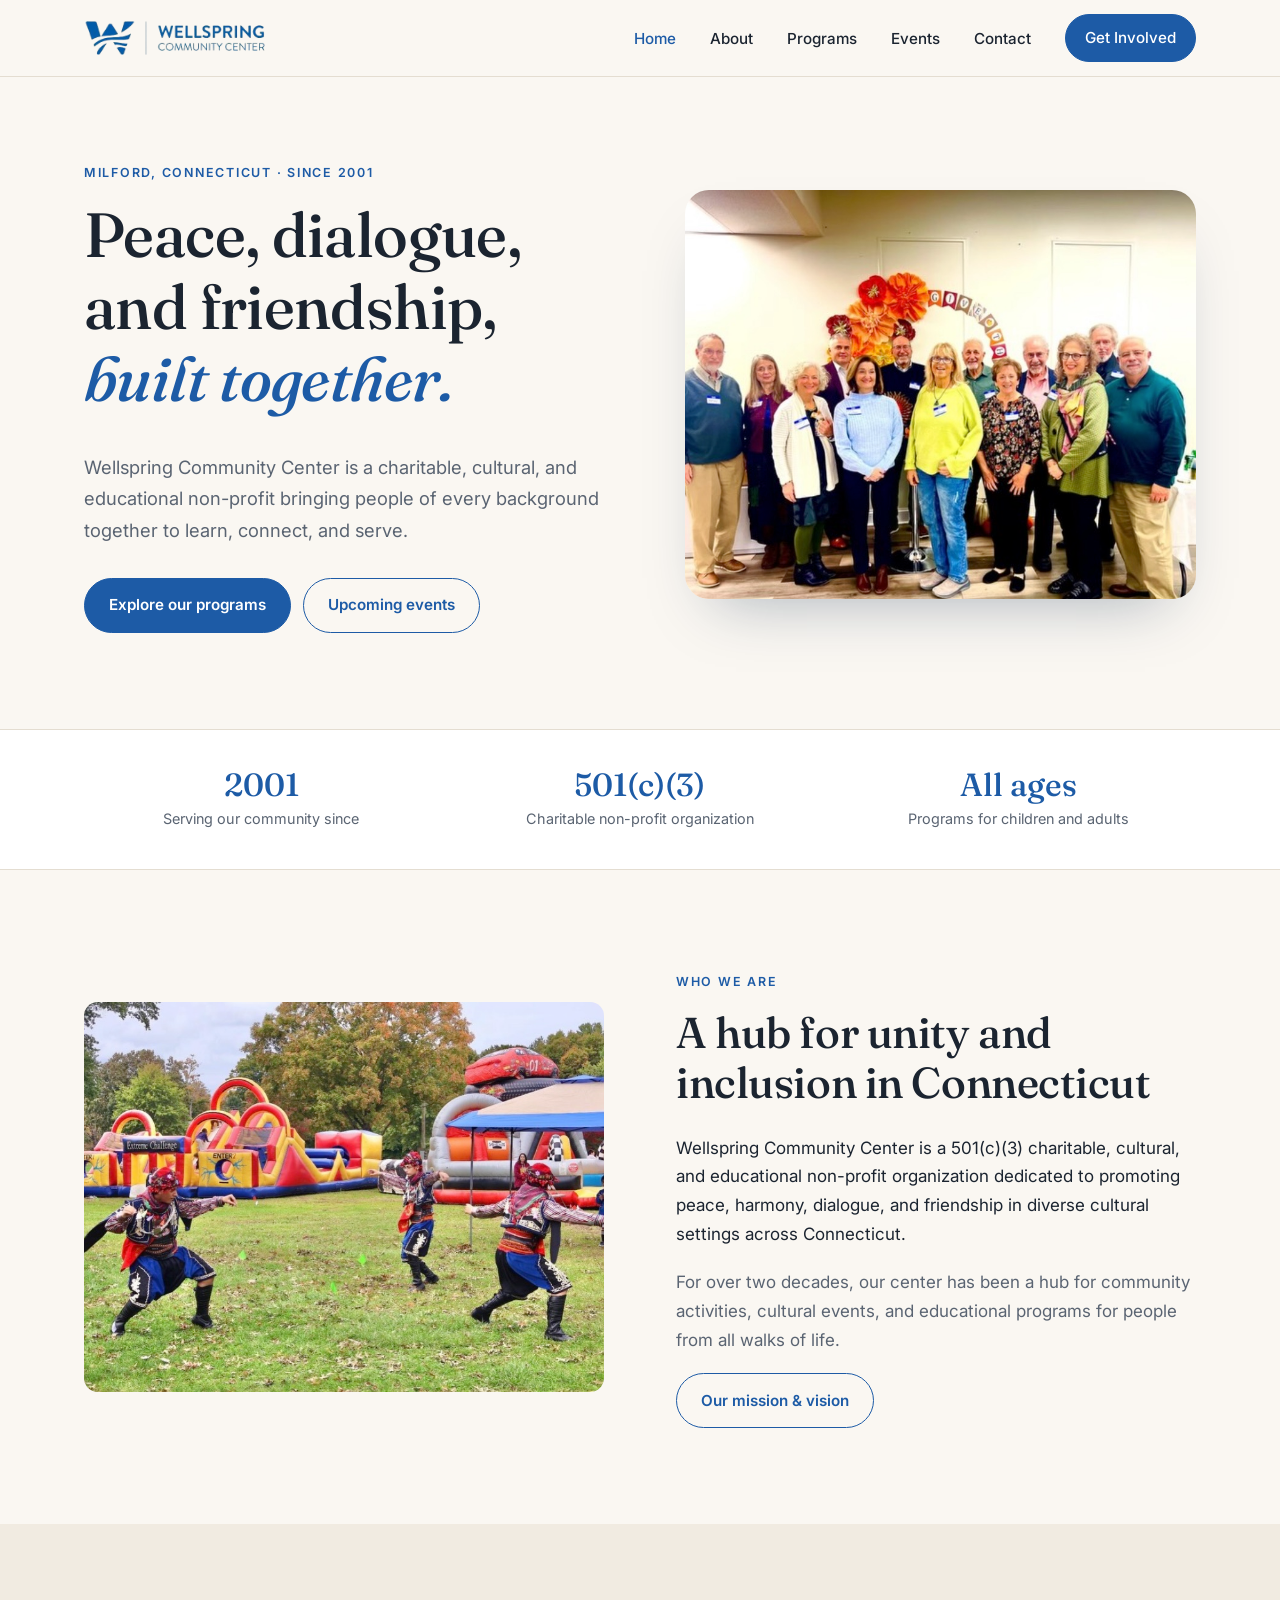
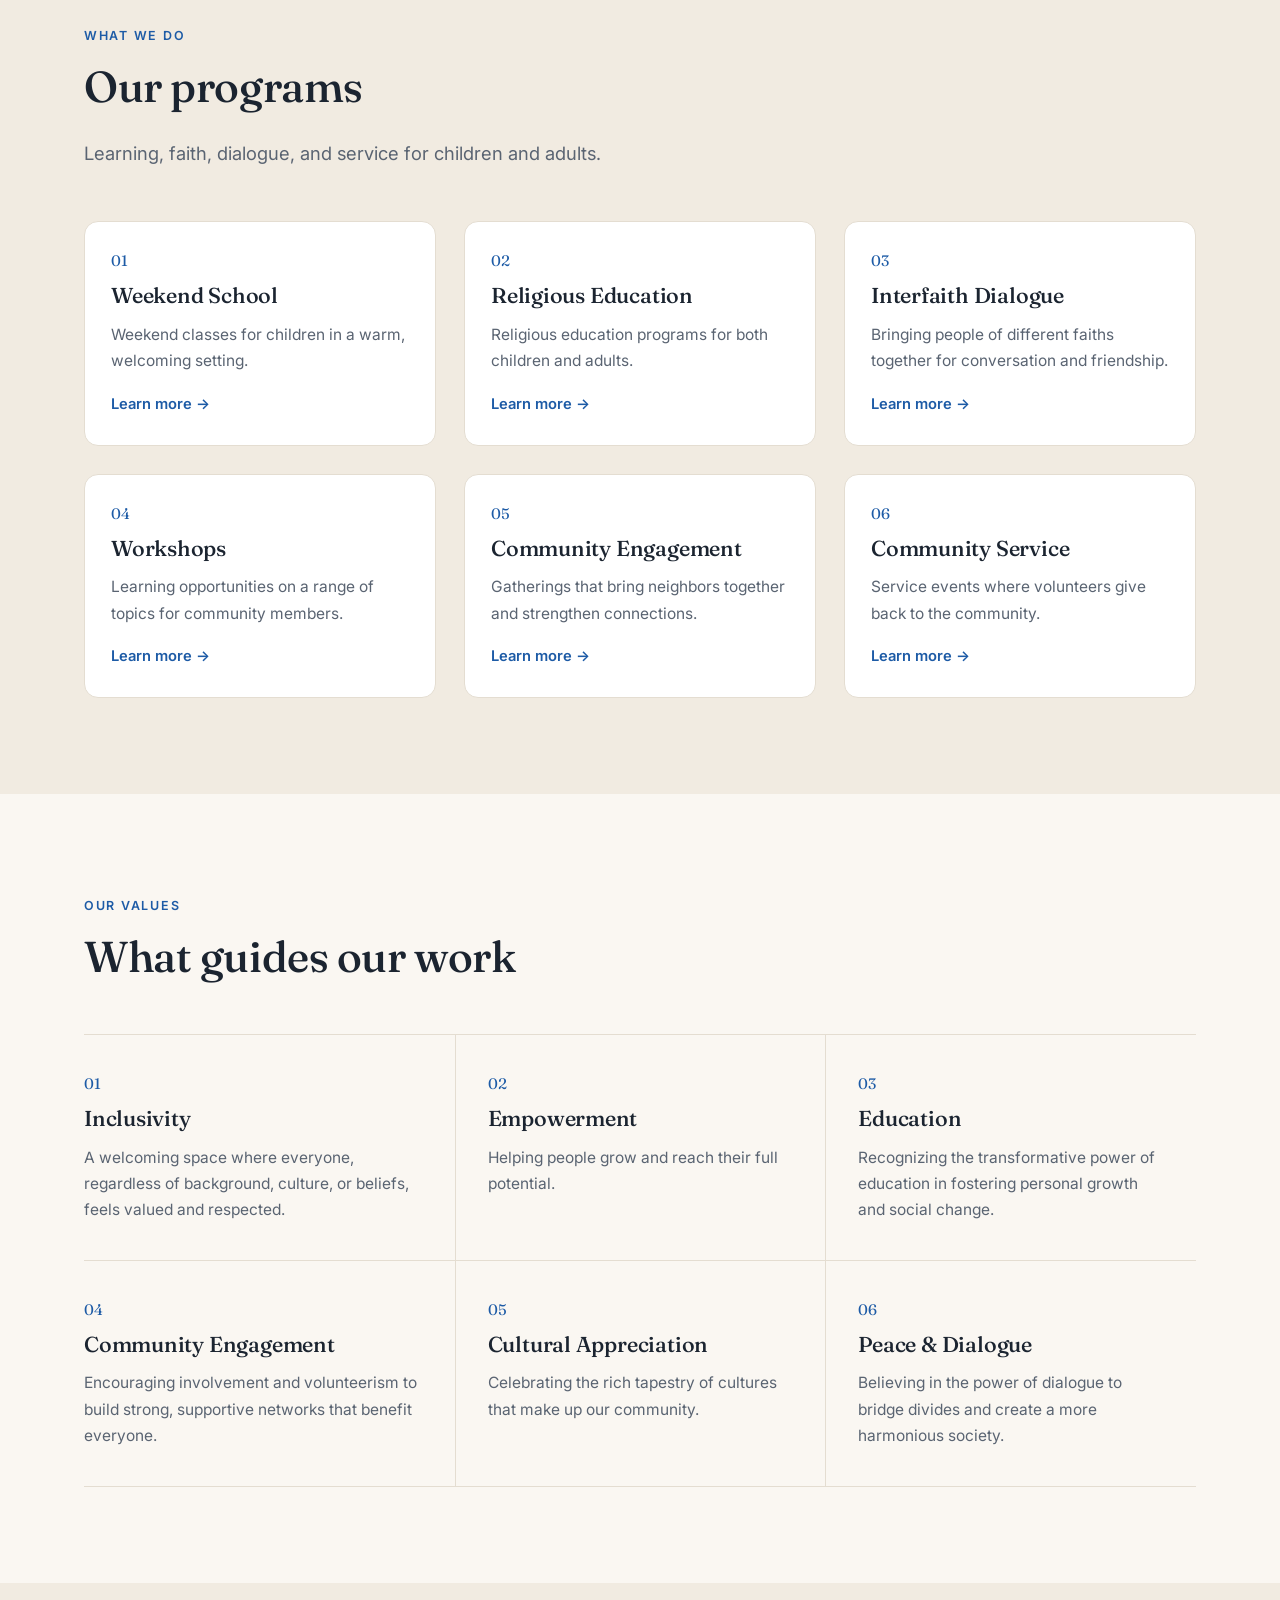
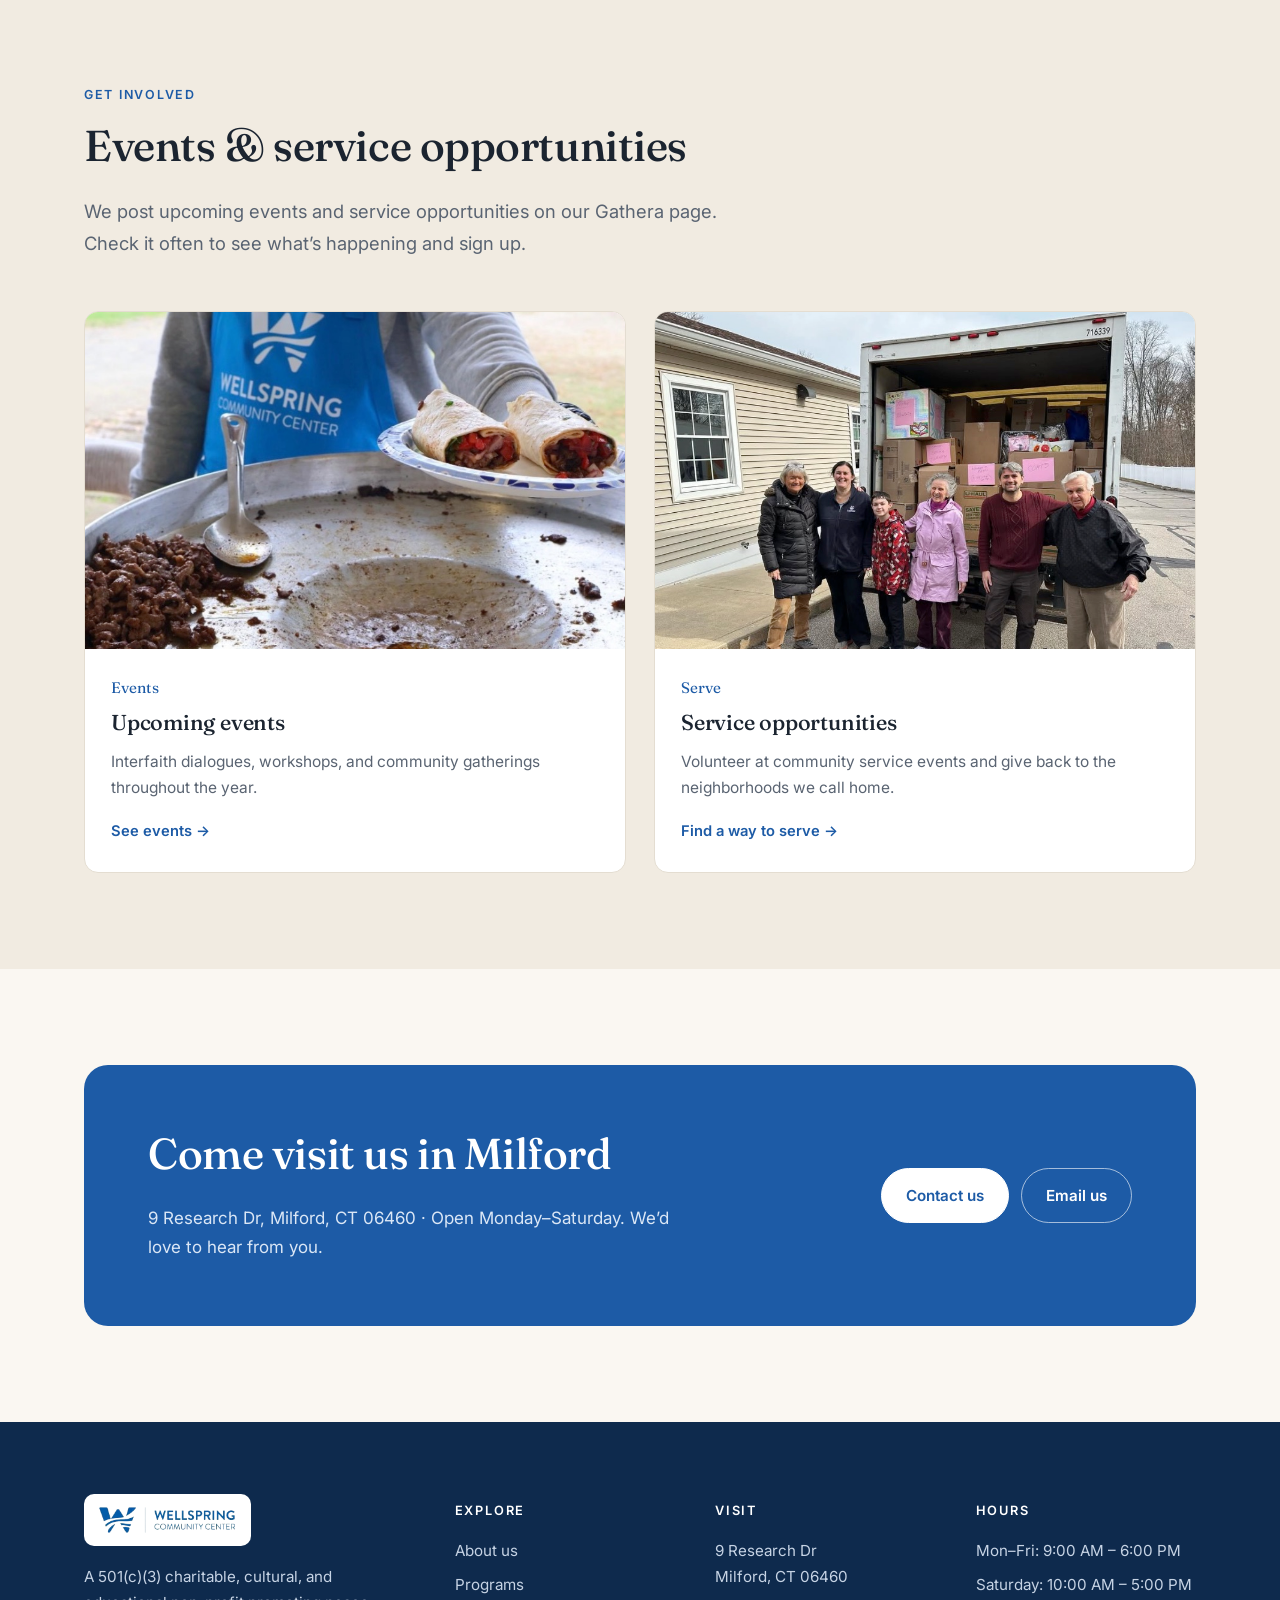
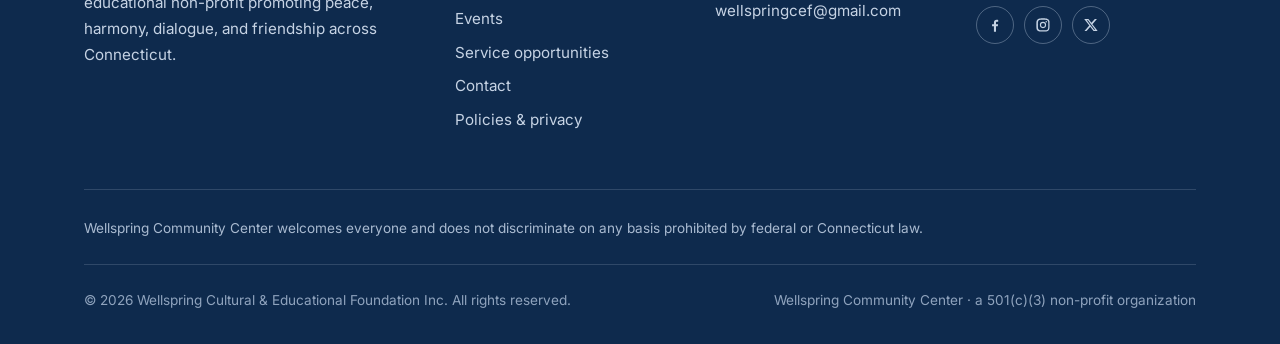
==== index.html @ 4e6225f8 "Remove quote section from home page Co-Authored-By: Claude Opus 5.5 <noreply@anthropic.com>" ====
<!doctype html>
<html lang="en">
<head>
  <meta charset="utf-8">
  <meta name="viewport" content="width=device-width, initial-scale=1">
  <title>Wellspring Community Center | Milford, Connecticut</title>
  <meta name="description" content="Wellspring Community Center is a 501(c)(3) charitable, cultural, and educational non-profit in Milford, CT offering weekend school, religious education, interfaith dialogue, workshops, and community service since 2001.">
  <link rel="icon" href="images/favicon.webp">
  <link rel="preconnect" href="https://fonts.googleapis.com">
  <link rel="preconnect" href="https://fonts.gstatic.com" crossorigin>
  <link href="https://fonts.googleapis.com/css2?family=Fraunces:ital,opsz,wght@0,9..144,400;0,9..144,500;1,9..144,400&family=Inter:wght@400;500;600&display=swap" rel="stylesheet">
  <link rel="stylesheet" href="styles.css">
</head>
<body>

<header class="site-header">
  <nav class="wrap nav" aria-label="Main">
    <a class="brand" href="index.html"><img src="images/logo.png" alt="Wellspring Community Center"></a>
    <button class="nav-toggle" aria-label="Open menu" aria-expanded="false" aria-controls="nav-links">
      <svg width="24" height="24" viewBox="0 0 24 24" fill="none" stroke="currentColor" stroke-width="2"><path d="M3 6h18M3 12h18M3 18h18"/></svg>
    </button>
    <ul class="nav-links" id="nav-links">
      <li><a href="index.html" aria-current="page">Home</a></li>
      <li><a href="about.html">About</a></li>
      <li><a href="programs.html">Programs</a></li>
      <li><a href="https://wcc.gathera.org/gatherings" target="_blank" rel="noopener">Events</a></li>
      <li><a href="contact.html">Contact</a></li>
      <li data-donate hidden><a href="#" target="_blank" rel="noopener">Donate</a></li>
      <li><a class="btn btn-primary" href="https://wcc.gathera.org/services" target="_blank" rel="noopener">Get Involved</a></li>
    </ul>
  </nav>
</header>

<main>
  <section class="hero">
    <div class="wrap hero-grid">
      <div>
        <span class="eyebrow">Milford, Connecticut &middot; Since 2001</span>
        <h1>Peace, dialogue, and friendship, <em>built together.</em></h1>
        <p class="lead">Wellspring Community Center is a charitable, cultural, and educational non-profit bringing people of every background together to learn, connect, and serve.</p>
        <div class="btn-row">
          <a class="btn btn-primary" href="programs.html">Explore our programs</a>
          <a class="btn btn-ghost" href="https://wcc.gathera.org/gatherings" target="_blank" rel="noopener">Upcoming events</a>
        </div>
      </div>
      <div class="hero-img">
        <img src="images/community-gathering.jpg" alt="Wellspring community members gathered together at a Give Thanks event">
      </div>
    </div>
  </section>

  <div class="facts">
    <div class="wrap facts-grid">
      <div class="fact"><strong>2001</strong><span>Serving our community since</span></div>
      <div class="fact"><strong>501(c)(3)</strong><span>Charitable non-profit organization</span></div>
      <div class="fact"><strong>All ages</strong><span>Programs for children and adults</span></div>
    </div>
  </div>

  <section>
    <div class="wrap split">
      <div class="split-img">
        <img src="images/cultural-dance.jpg" alt="Folk dancers in traditional costume performing at a Wellspring outdoor festival">
      </div>
      <div>
        <span class="eyebrow">Who we are</span>
        <h2>A hub for unity and inclusion in Connecticut</h2>
        <p>Wellspring Community Center is a 501(c)(3) charitable, cultural, and educational non-profit organization dedicated to promoting peace, harmony, dialogue, and friendship in diverse cultural settings across Connecticut.</p>
        <p class="muted">For over two decades, our center has been a hub for community activities, cultural events, and educational programs for people from all walks of life.</p>
        <a class="btn btn-ghost" href="about.html">Our mission &amp; vision</a>
      </div>
    </div>
  </section>

  <section class="section-sand">
    <div class="wrap">
      <div class="section-head">
        <span class="eyebrow">What we do</span>
        <h2>Our programs</h2>
        <p class="lead">Learning, faith, dialogue, and service for children and adults.</p>
      </div>
      <div class="cards">
        <a class="card" href="programs.html#weekend-school">
          <div class="card-body">
            <span class="num">01</span>
            <h3>Weekend School</h3>
            <p>Weekend classes for children in a warm, welcoming setting.</p>
            <span class="card-link">Learn more &rarr;</span>
          </div>
        </a>
        <a class="card" href="programs.html#religious-education">
          <div class="card-body">
            <span class="num">02</span>
            <h3>Religious Education</h3>
            <p>Religious education programs for both children and adults.</p>
            <span class="card-link">Learn more &rarr;</span>
          </div>
        </a>
        <a class="card" href="programs.html#interfaith-dialogue">
          <div class="card-body">
            <span class="num">03</span>
            <h3>Interfaith Dialogue</h3>
            <p>Bringing people of different faiths together for conversation and friendship.</p>
            <span class="card-link">Learn more &rarr;</span>
          </div>
        </a>
        <a class="card" href="programs.html#workshops">
          <div class="card-body">
            <span class="num">04</span>
            <h3>Workshops</h3>
            <p>Learning opportunities on a range of topics for community members.</p>
            <span class="card-link">Learn more &rarr;</span>
          </div>
        </a>
        <a class="card" href="programs.html#community-engagement">
          <div class="card-body">
            <span class="num">05</span>
            <h3>Community Engagement</h3>
            <p>Gatherings that bring neighbors together and strengthen connections.</p>
            <span class="card-link">Learn more &rarr;</span>
          </div>
        </a>
        <a class="card" href="programs.html#community-service">
          <div class="card-body">
            <span class="num">06</span>
            <h3>Community Service</h3>
            <p>Service events where volunteers give back to the community.</p>
            <span class="card-link">Learn more &rarr;</span>
          </div>
        </a>
      </div>
    </div>
  </section>

  <section>
    <div class="wrap">
      <div class="section-head">
        <span class="eyebrow">Our values</span>
        <h2>What guides our work</h2>
      </div>
      <div class="values">
        <div class="value"><span class="num">01</span><h3>Inclusivity</h3><p>A welcoming space where everyone, regardless of background, culture, or beliefs, feels valued and respected.</p></div>
        <div class="value"><span class="num">02</span><h3>Empowerment</h3><p>Helping people grow and reach their full potential.</p></div>
        <div class="value"><span class="num">03</span><h3>Education</h3><p>Recognizing the transformative power of education in fostering personal growth and social change.</p></div>
        <div class="value"><span class="num">04</span><h3>Community Engagement</h3><p>Encouraging involvement and volunteerism to build strong, supportive networks that benefit everyone.</p></div>
        <div class="value"><span class="num">05</span><h3>Cultural Appreciation</h3><p>Celebrating the rich tapestry of cultures that make up our community.</p></div>
        <div class="value"><span class="num">06</span><h3>Peace &amp; Dialogue</h3><p>Believing in the power of dialogue to bridge divides and create a more harmonious society.</p></div>
      </div>
    </div>
  </section>

  <section class="section-sand" id="get-involved">
    <div class="wrap">
      <div class="section-head">
        <span class="eyebrow">Get involved</span>
        <h2>Events &amp; service opportunities</h2>
        <p class="lead">We post upcoming events and service opportunities on our Gathera page. Check it often to see what&rsquo;s happening and sign up.</p>
      </div>
      <div class="cards cards-2">
        <a class="card" href="https://wcc.gathera.org/gatherings" target="_blank" rel="noopener">
          <div class="card-img"><img src="images/community-meal.jpg" alt="A volunteer in a Wellspring apron serving food at a community event" loading="lazy"></div>
          <div class="card-body">
            <span class="num">Events</span>
            <h3>Upcoming events</h3>
            <p>Interfaith dialogues, workshops, and community gatherings throughout the year.</p>
            <span class="card-link">See events &rarr;</span>
          </div>
        </a>
        <a class="card" href="https://wcc.gathera.org/services" target="_blank" rel="noopener">
          <div class="card-img"><img src="images/community-service.jpg" alt="Volunteers standing in front of a moving truck packed with donation boxes" loading="lazy"></div>
          <div class="card-body">
            <span class="num">Serve</span>
            <h3>Service opportunities</h3>
            <p>Volunteer at community service events and give back to the neighborhoods we call home.</p>
            <span class="card-link">Find a way to serve &rarr;</span>
          </div>
        </a>
      </div>
      <div class="btn-row" data-donate hidden>
        <a class="btn btn-primary" href="#" target="_blank" rel="noopener">Support our work &middot; Donate</a>
      </div>
    </div>
  </section>

  <section>
    <div class="wrap">
      <div class="cta">
        <div>
          <h2>Come visit us in Milford</h2>
          <p>9 Research Dr, Milford, CT 06460 &middot; Open Monday&ndash;Saturday. We&rsquo;d love to hear from you.</p>
        </div>
        <div class="cta-actions">
          <a class="btn" href="contact.html">Contact us</a>
          <a class="btn btn-ghost" href="mailto:wellspringcef@gmail.com">Email us</a>
        </div>
      </div>
    </div>
  </section>
</main>

<footer class="site-footer">
  <div class="wrap">
    <div class="footer-grid">
      <div class="footer-brand">
        <img src="images/logo.png" alt="Wellspring Community Center">
        <p>A 501(c)(3) charitable, cultural, and educational non-profit promoting peace, harmony, dialogue, and friendship across Connecticut.</p>
      </div>
      <div>
        <h4>Explore</h4>
        <ul>
          <li><a href="about.html">About us</a></li>
          <li><a href="programs.html">Programs</a></li>
          <li><a href="https://wcc.gathera.org/gatherings" target="_blank" rel="noopener">Events</a></li>
          <li><a href="https://wcc.gathera.org/services" target="_blank" rel="noopener">Service opportunities</a></li>
          <li data-donate hidden><a href="#" target="_blank" rel="noopener">Donate</a></li>
          <li><a href="contact.html">Contact</a></li>
          <li><a href="policies.html">Policies &amp; privacy</a></li>
        </ul>
      </div>
      <div>
        <h4>Visit</h4>
        <ul>
          <li>9 Research Dr<br>Milford, CT 06460</li>
          <li><a href="mailto:wellspringcef@gmail.com">wellspringcef@gmail.com</a></li>
        </ul>
      </div>
      <div>
        <h4>Hours</h4>
        <ul>
          <li>Mon&ndash;Fri: 9:00 AM &ndash; 6:00 PM</li>
          <li>Saturday: 10:00 AM &ndash; 5:00 PM</li>
        </ul>
        <div class="social">
          <a href="https://www.facebook.com/wellspringcenterCT" aria-label="Facebook" target="_blank" rel="noopener"><svg viewBox="0 0 24 24"><path d="M13.5 22v-8h2.7l.4-3.2h-3.1V8.8c0-.9.3-1.5 1.6-1.5h1.7V4.4c-.3 0-1.3-.1-2.4-.1-2.4 0-4 1.5-4 4.1v2.4H7.6V14h2.8v8h3.1z"/></svg></a>
          <a href="https://www.instagram.com/wellspringct/" aria-label="Instagram" target="_blank" rel="noopener"><svg viewBox="0 0 24 24"><path d="M12 7.3a4.7 4.7 0 1 0 0 9.4 4.7 4.7 0 0 0 0-9.4zm0 7.7a3 3 0 1 1 0-6 3 3 0 0 1 0 6zm6-7.9a1.1 1.1 0 1 1-2.2 0 1.1 1.1 0 0 1 2.2 0zM21.9 8c-.1-1.6-.4-3-1.6-4.2S17.6 2.2 16 2.1C14.4 2 9.6 2 8 2.1 6.4 2.2 5 2.5 3.8 3.7S2.2 6.4 2.1 8C2 9.6 2 14.4 2.1 16c.1 1.6.4 3 1.6 4.2s2.6 1.5 4.2 1.6c1.6.1 6.4.1 8 0 1.6-.1 3-.4 4.2-1.6s1.5-2.6 1.6-4.2c.1-1.6.1-6.4 0-8zm-2.1 9.7a3.2 3.2 0 0 1-1.8 1.8c-1.3.5-4.3.4-5.7.4s-4.4.1-5.7-.4a3.2 3.2 0 0 1-1.8-1.8c-.5-1.3-.4-4.3-.4-5.7s-.1-4.4.4-5.7A3.2 3.2 0 0 1 6.3 4.5c1.3-.5 4.3-.4 5.7-.4s4.4-.1 5.7.4a3.2 3.2 0 0 1 1.8 1.8c.5 1.3.4 4.3.4 5.7s.1 4.4-.4 5.7z"/></svg></a>
          <a href="https://x.com/wellspringctorg" aria-label="X (Twitter)" target="_blank" rel="noopener"><svg viewBox="0 0 24 24"><path d="M17.8 3h3.1l-6.8 7.7L22 21h-6.2l-4.9-6.4L5.3 21H2.2l7.2-8.3L1.8 3h6.4l4.4 5.8L17.8 3zm-1.1 16.2h1.7L7.4 4.7H5.6l11.1 14.5z"/></svg></a>
        </div>
      </div>
    </div>
    <p class="nondisc">Wellspring Community Center welcomes everyone and does not discriminate on any basis prohibited by federal or Connecticut law.</p>
    <div class="footer-bottom">
      <span>&copy; <span class="year">2026</span> Wellspring Cultural &amp; Educational Foundation Inc. All rights reserved.</span>
      <span>Wellspring Community Center &middot; a 501(c)(3) non-profit organization</span>
    </div>
  </div>
</footer>

<script src="main.js"></script>
</body>
</html>
---- styles.css ----
:root {
  --blue: #1d5ba6;
  --blue-dark: #123f78;
  --deep: #0e2a4d;
  --ink: #1b2430;
  --muted: #5a6472;
  --cream: #faf7f2;
  --sand: #f1ebe1;
  --line: #e4ddd1;
  --white: #ffffff;
  --serif: "Fraunces", Georgia, "Times New Roman", serif;
  --sans: "Inter", system-ui, -apple-system, "Segoe UI", sans-serif;
  --wrap: 1160px;
  --radius: 14px;
}

* { box-sizing: border-box; }
html { scroll-behavior: smooth; }
body {
  margin: 0;
  background: var(--cream);
  color: var(--ink);
  font-family: var(--sans);
  font-size: 17px;
  line-height: 1.7;
  -webkit-font-smoothing: antialiased;
}
img { max-width: 100%; display: block; }
a { color: var(--blue); text-decoration-thickness: 1px; text-underline-offset: 3px; }
a:hover { color: var(--blue-dark); }

h1, h2, h3 {
  font-family: var(--serif);
  font-weight: 500;
  line-height: 1.15;
  letter-spacing: -0.01em;
  margin: 0 0 0.6em;
  color: var(--ink);
}
h1 { font-size: clamp(2.4rem, 5vw, 3.9rem); }
h2 { font-size: clamp(1.9rem, 3.4vw, 2.7rem); }
h3 { font-size: 1.35rem; }
p { margin: 0 0 1.1em; }

.wrap { max-width: var(--wrap); margin: 0 auto; padding: 0 24px; }
.eyebrow {
  display: inline-block;
  font-size: 0.78rem;
  font-weight: 600;
  letter-spacing: 0.14em;
  text-transform: uppercase;
  color: var(--blue);
  margin-bottom: 1rem;
}
.lead { font-size: 1.15rem; color: var(--muted); max-width: 60ch; }
.muted { color: var(--muted); }

/* Buttons */
.btn {
  display: inline-block;
  padding: 0.85rem 1.5rem;
  border-radius: 999px;
  font-weight: 600;
  font-size: 0.95rem;
  text-decoration: none;
  transition: background 0.2s, color 0.2s, border-color 0.2s;
  border: 1.5px solid var(--blue);
}
.btn-primary { background: var(--blue); color: var(--white); }
.btn-primary:hover { background: var(--blue-dark); border-color: var(--blue-dark); color: var(--white); }
.btn-ghost { color: var(--blue); background: transparent; }
.btn-ghost:hover { background: var(--blue); color: var(--white); }
.btn-row { display: flex; flex-wrap: wrap; gap: 12px; margin-top: 2rem; }

/* Header */
.site-header {
  position: sticky;
  top: 0;
  z-index: 50;
  background: rgba(250, 247, 242, 0.92);
  backdrop-filter: blur(10px);
  border-bottom: 1px solid var(--line);
}
.nav { display: flex; align-items: center; justify-content: space-between; height: 76px; }
.brand img { height: 42px; width: auto; }
.nav-links { display: flex; align-items: center; gap: 34px; list-style: none; margin: 0; padding: 0; }
.nav-links a { color: var(--ink); text-decoration: none; font-weight: 500; font-size: 0.95rem; }
.nav-links a:hover, .nav-links a[aria-current="page"] { color: var(--blue); }
.nav-links .btn { color: var(--white); padding: 0.6rem 1.2rem; }
.nav-toggle {
  display: none;
  background: none;
  border: 0;
  padding: 8px;
  cursor: pointer;
  color: var(--ink);
}

/* Sections */
section { padding: 96px 0; }
.section-sand { background: var(--sand); }
.section-head { max-width: 680px; margin-bottom: 52px; }
.section-head.center { margin-left: auto; margin-right: auto; text-align: center; }
.section-head.center .lead { margin: 0 auto; }

/* Hero */
.hero { padding: 80px 0 96px; }
.hero-grid { display: grid; grid-template-columns: 1.05fr 1fr; gap: 64px; align-items: center; }
.hero h1 em { font-style: italic; color: var(--blue); }
.hero-img { border-radius: 24px; overflow: hidden; aspect-ratio: 4 / 3.2; box-shadow: 0 30px 60px -30px rgba(14, 42, 77, 0.35); }
.hero-img img { width: 100%; height: 100%; object-fit: cover; }

/* Page hero (inner pages) */
.page-hero { padding: 88px 0 64px; border-bottom: 1px solid var(--line); }
.page-hero h1 { max-width: 18ch; }

/* Facts strip */
.facts { border-top: 1px solid var(--line); border-bottom: 1px solid var(--line); padding: 36px 0; background: var(--white); }
.facts-grid { display: grid; grid-template-columns: repeat(3, 1fr); gap: 24px; text-align: center; }
.fact strong { display: block; font-family: var(--serif); font-size: 2rem; font-weight: 500; color: var(--blue); line-height: 1.2; }
.fact span { font-size: 0.9rem; color: var(--muted); }

/* Two column */
.split { display: grid; grid-template-columns: 1fr 1fr; gap: 72px; align-items: center; }
.split-img { border-radius: var(--radius); overflow: hidden; }
.split-img img { width: 100%; height: 100%; object-fit: cover; }

/* Program cards */
.cards { display: grid; grid-template-columns: repeat(3, 1fr); gap: 28px; }
.card {
  background: var(--white);
  border: 1px solid var(--line);
  border-radius: var(--radius);
  overflow: hidden;
  display: flex;
  flex-direction: column;
  text-decoration: none;
  color: var(--ink);
  transition: transform 0.25s, box-shadow 0.25s;
}
.card:hover { transform: translateY(-4px); box-shadow: 0 22px 40px -24px rgba(14, 42, 77, 0.35); color: var(--ink); }
.card-img { aspect-ratio: 16 / 10; overflow: hidden; }
.card-img img { width: 100%; height: 100%; object-fit: cover; }
.card-body { padding: 26px 26px 28px; display: flex; flex-direction: column; flex: 1; }
.card-body p { color: var(--muted); font-size: 0.97rem; flex: 1; }
.card-link { font-weight: 600; font-size: 0.92rem; color: var(--blue); }

/* Values */
.values { display: grid; grid-template-columns: repeat(3, 1fr); gap: 0; border-top: 1px solid var(--line); }
.value { padding: 36px 32px 36px 0; border-bottom: 1px solid var(--line); }
.value:nth-child(3n+2), .value:nth-child(3n+3) { padding-left: 32px; border-left: 1px solid var(--line); }
.value .num { font-family: var(--serif); font-size: 0.95rem; color: var(--blue); display: block; margin-bottom: 10px; }
.value p { color: var(--muted); font-size: 0.97rem; margin: 0; }

/* Quote */
.quote-band { background: var(--deep); color: var(--white); text-align: center; }
.quote-band blockquote { margin: 0 auto; max-width: 860px; }
.quote-band blockquote p {
  font-family: var(--serif);
  font-size: clamp(1.6rem, 3.2vw, 2.4rem);
  line-height: 1.35;
  font-style: italic;
  font-weight: 400;
}
.quote-band cite { font-style: normal; font-size: 0.9rem; letter-spacing: 0.08em; text-transform: uppercase; color: #a9c3e6; }

.testimonials { display: grid; grid-template-columns: repeat(3, 1fr); gap: 28px; }
.testimonial { background: var(--white); border: 1px solid var(--line); border-radius: var(--radius); padding: 32px; margin: 0; }
.testimonial p { font-family: var(--serif); font-size: 1.15rem; line-height: 1.5; }
.testimonial footer { font-size: 0.88rem; color: var(--muted); }
.testimonial footer strong { color: var(--ink); display: block; }

/* Mission/Vision */
.statement { display: grid; grid-template-columns: 220px 1fr; gap: 48px; padding: 56px 0; border-top: 1px solid var(--line); }
.statement:last-child { border-bottom: 1px solid var(--line); }
.statement h2 { font-size: 1.9rem; }
.statement p { font-size: 1.1rem; }

/* Program detail */
.program-index { display: grid; grid-template-columns: repeat(3, 1fr); gap: 4px 32px; list-style: none; padding: 0; margin: 2rem 0 0; counter-reset: p; }
.program-index li { counter-increment: p; border-top: 1px solid var(--line); padding: 14px 0; }
.program-index li::before { content: "0" counter(p); font-family: var(--serif); color: var(--blue); margin-right: 12px; }
.program-index a { color: var(--ink); text-decoration: none; font-weight: 500; }
.program-index a:hover { color: var(--blue); }

.program { padding: 96px 0; border-bottom: 1px solid var(--line); scroll-margin-top: 76px; }
.program:nth-of-type(even) { background: var(--sand); }
.program-top { display: grid; grid-template-columns: 1fr 1fr; gap: 64px; align-items: center; margin-bottom: 56px; }
.program-top .split-img { aspect-ratio: 16 / 10; }
.program-body { columns: 2; column-gap: 56px; }
.program-body p { break-inside: avoid; color: #36404d; }
.tag { display: inline-block; font-size: 0.78rem; font-weight: 600; background: var(--white); border: 1px solid var(--line); border-radius: 999px; padding: 4px 12px; margin-bottom: 1rem; color: var(--blue); }

/* Contact */
.contact-grid { display: grid; grid-template-columns: 1fr 1.2fr; gap: 56px; align-items: start; }
.info-list { list-style: none; padding: 0; margin: 0; }
.info-list li { padding: 22px 0; border-top: 1px solid var(--line); }
.info-list li:last-child { border-bottom: 1px solid var(--line); }
.info-list .label { display: block; font-size: 0.78rem; font-weight: 600; letter-spacing: 0.12em; text-transform: uppercase; color: var(--muted); margin-bottom: 4px; }
.info-list a { color: var(--ink); }
.hours { display: grid; grid-template-columns: auto 1fr; gap: 2px 24px; }
.map { border-radius: var(--radius); overflow: hidden; border: 1px solid var(--line); aspect-ratio: 4 / 3.4; background: var(--sand); }
.map iframe { width: 100%; height: 100%; border: 0; display: block; }

/* CTA */
.cta { background: var(--blue); color: var(--white); border-radius: 24px; padding: 64px; display: grid; grid-template-columns: 1.4fr 1fr; gap: 48px; align-items: center; }
.cta h2 { color: var(--white); }
.cta p { color: #dbe7f6; margin: 0; }
.cta .btn { background: var(--white); color: var(--blue); border-color: var(--white); }
.cta .btn:hover { background: transparent; color: var(--white); }
.cta-actions { display: flex; justify-content: flex-end; gap: 12px; flex-wrap: wrap; }
.cta-actions .btn-ghost { background: transparent; color: var(--white); border-color: rgba(255,255,255,0.6); }
.cta-actions .btn-ghost:hover { background: var(--white); color: var(--blue); }

/* Footer */
.site-footer { background: var(--deep); color: #c6d3e4; padding: 72px 0 32px; font-size: 0.95rem; }
.site-footer a { color: #c6d3e4; text-decoration: none; }
.site-footer a:hover { color: var(--white); }
.footer-grid { display: grid; grid-template-columns: 1.5fr 1fr 1fr 1fr; gap: 40px; }
.footer-brand img { height: 52px; width: auto; background: var(--white); border-radius: 10px; padding: 10px 14px; margin-bottom: 18px; }
.footer-brand p { max-width: 34ch; }
.site-footer h4 { color: var(--white); font-family: var(--sans); font-size: 0.8rem; letter-spacing: 0.14em; text-transform: uppercase; margin: 6px 0 16px; font-weight: 600; }
.site-footer ul { list-style: none; padding: 0; margin: 0; }
.site-footer li { margin-bottom: 8px; }
.social { display: flex; gap: 10px; margin-top: 8px; }
.social a { width: 38px; height: 38px; border: 1px solid rgba(198, 211, 228, 0.35); border-radius: 50%; display: grid; place-items: center; }
.social a:hover { background: var(--white); color: var(--deep); }
.social svg { width: 16px; height: 16px; fill: currentColor; }
.footer-bottom { border-top: 1px solid rgba(198, 211, 228, 0.18); margin-top: 56px; padding-top: 24px; display: flex; justify-content: space-between; flex-wrap: wrap; gap: 12px; font-size: 0.85rem; color: #8fa3bd; }

/* Responsive */
@media (max-width: 960px) {
  section, .program { padding: 72px 0; }
  .hero-grid, .split, .program-top, .contact-grid, .cta { grid-template-columns: 1fr; gap: 40px; }
  .hero-img { aspect-ratio: 16 / 11; }
  .cards, .testimonials { grid-template-columns: 1fr 1fr; }
  .values { grid-template-columns: 1fr 1fr; }
  .value, .value:nth-child(3n+2), .value:nth-child(3n+3) { padding: 30px 24px 30px 0; border-left: 0; }
  .value:nth-child(even) { padding-left: 24px; border-left: 1px solid var(--line); }
  .program-body { columns: 1; }
  .program-index { grid-template-columns: 1fr 1fr; }
  .statement { grid-template-columns: 1fr; gap: 8px; }
  .footer-grid { grid-template-columns: 1fr 1fr; }
  .cta { padding: 48px 36px; }
  .cta-actions { justify-content: flex-start; }
}

@media (max-width: 760px) {
  .nav-toggle { display: block; }
  .nav-links {
    display: none;
    position: absolute;
    top: 76px;
    left: 0;
    right: 0;
    flex-direction: column;
    align-items: flex-start;
    gap: 0;
    background: var(--cream);
    border-bottom: 1px solid var(--line);
    padding: 8px 24px 24px;
  }
  .nav-links.open { display: flex; }
  .nav-links li { width: 100%; }
  .nav-links a { display: block; padding: 12px 0; }
  .nav-links .btn { display: inline-block; margin-top: 8px; padding: 0.7rem 1.3rem; }
}

@media (max-width: 620px) {
  body { font-size: 16px; }
  .wrap { padding: 0 16px; }
  section, .program { padding: 60px 0; }
  .hero { padding: 48px 0 64px; }
  .brand img { height: 34px; }
  .cards, .testimonials, .values, .program-index, .footer-grid, .facts-grid { grid-template-columns: 1fr; }
  .value, .value:nth-child(even) { padding: 26px 0; border-left: 0; }
  .cta { padding: 40px 24px; border-radius: 18px; }
}

/* Legal notes */
.nondisc { margin: 48px 0 0; padding-top: 28px; border-top: 1px solid rgba(198, 211, 228, 0.18); font-size: 0.85rem; line-height: 1.6; color: #a9bad0; }
.nondisc + .footer-bottom { margin-top: 24px; }
.note { font-size: 0.92rem; max-width: 70ch; margin-top: 1rem; }
.policy h2 { font-size: 1.7rem; margin-top: 2.4rem; }
.policy h2:first-child { margin-top: 0; }
.policy { max-width: 760px; }
.policy p, .policy li { color: #36404d; }

/* Text-only cards and program grid */
.card .num, .program-item .num { font-family: var(--serif); font-size: 0.95rem; color: var(--blue); display: block; margin-bottom: 10px; }
.cards-2 { grid-template-columns: repeat(2, 1fr); }
.program-grid { display: grid; grid-template-columns: repeat(2, 1fr); gap: 0 64px; }
.program-item { padding: 40px 0; border-top: 1px solid var(--line); scroll-margin-top: 90px; }
.program-item h2 { font-size: 1.8rem; }
.program-item p { color: #36404d; }
.page-hero .split-img { aspect-ratio: 4 / 3; }
.split-img { aspect-ratio: 4 / 3; }
[hidden] { display: none !important; }
@media (max-width: 960px) { .program-grid { grid-template-columns: 1fr; } }
@media (max-width: 620px) { .cards-2 { grid-template-columns: 1fr; } }

/* Board */
.board-list { list-style: none; padding: 0; margin: 0; display: grid; grid-template-columns: repeat(2, minmax(0, 260px)); gap: 16px; }
.board-list li { background: var(--white); border: 1px solid var(--line); border-radius: var(--radius); padding: 18px 22px; }
.board-list strong { display: block; font-family: var(--serif); font-weight: 500; font-size: 1.2rem; }
.board-list span { font-size: 0.9rem; color: var(--muted); }
@media (max-width: 620px) { .board-list { grid-template-columns: 1fr; } }

/* Text-only section */
.narrow > div { max-width: 760px; }
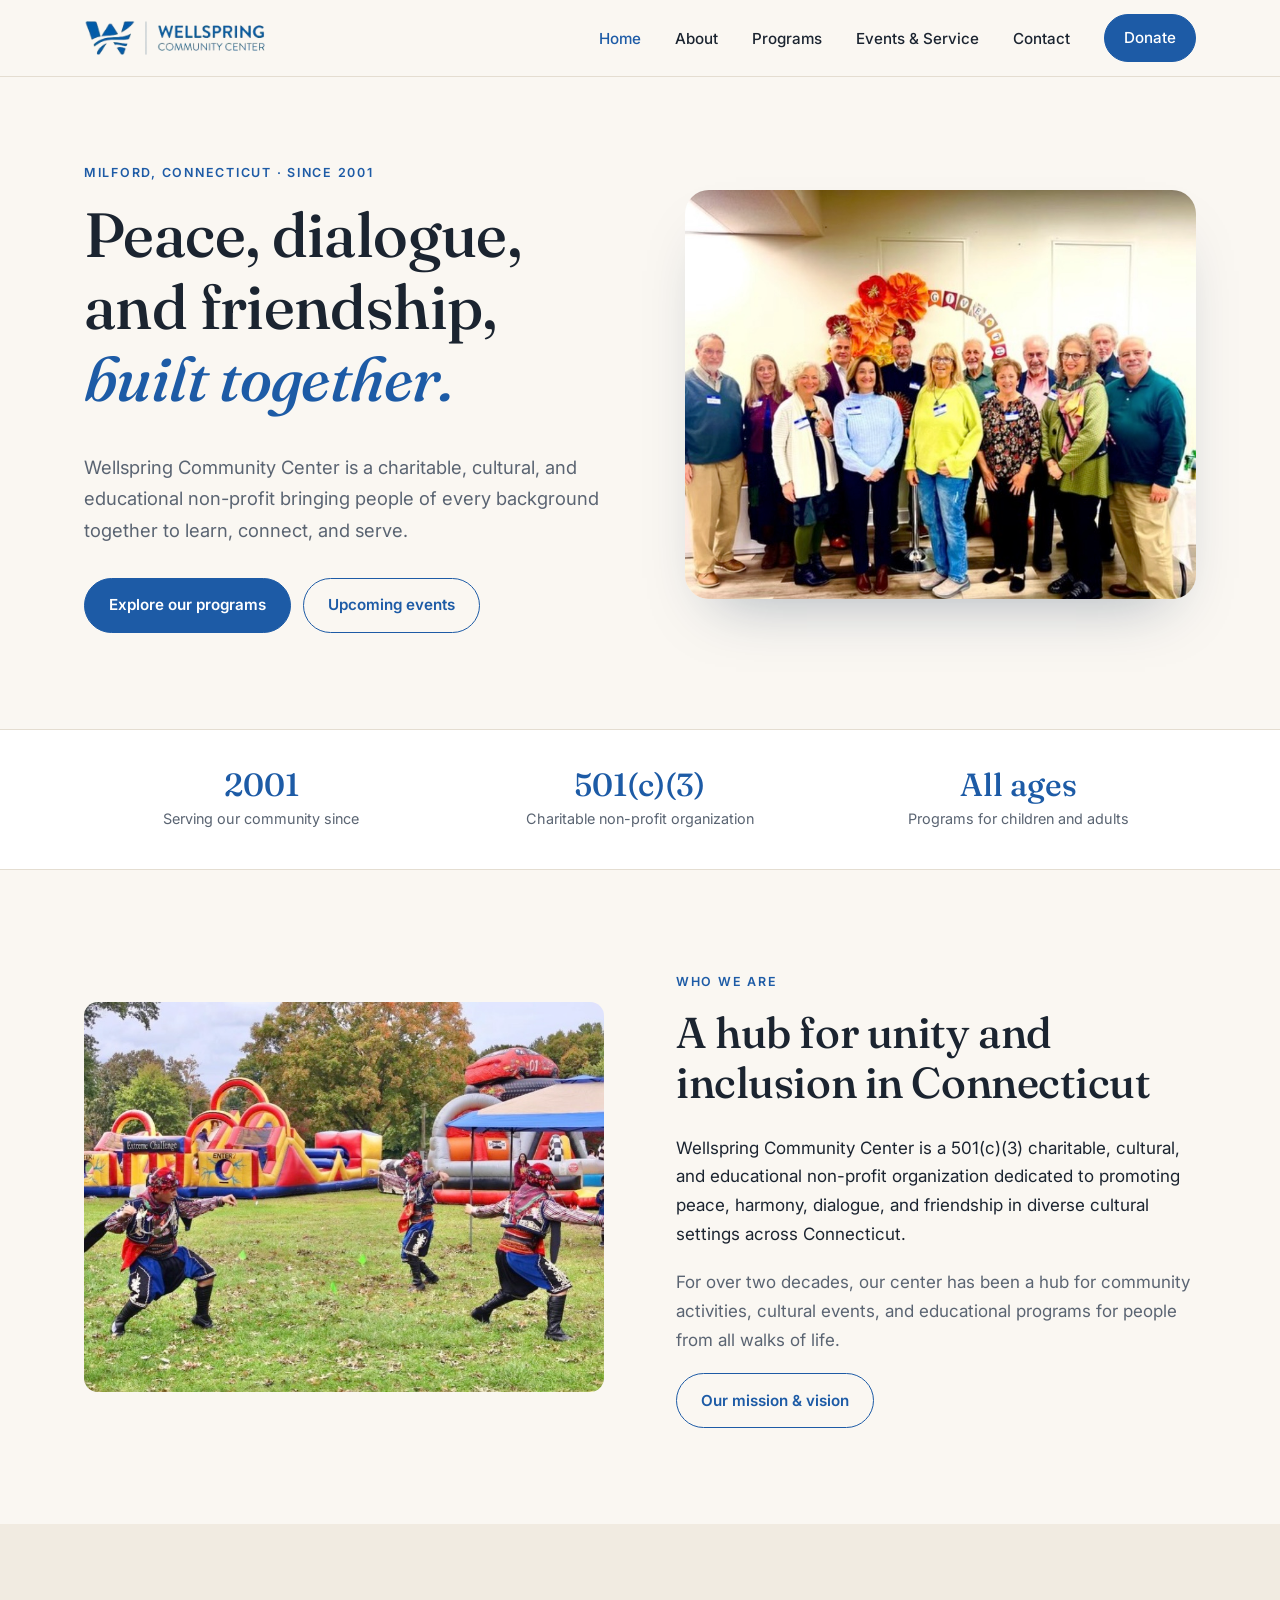
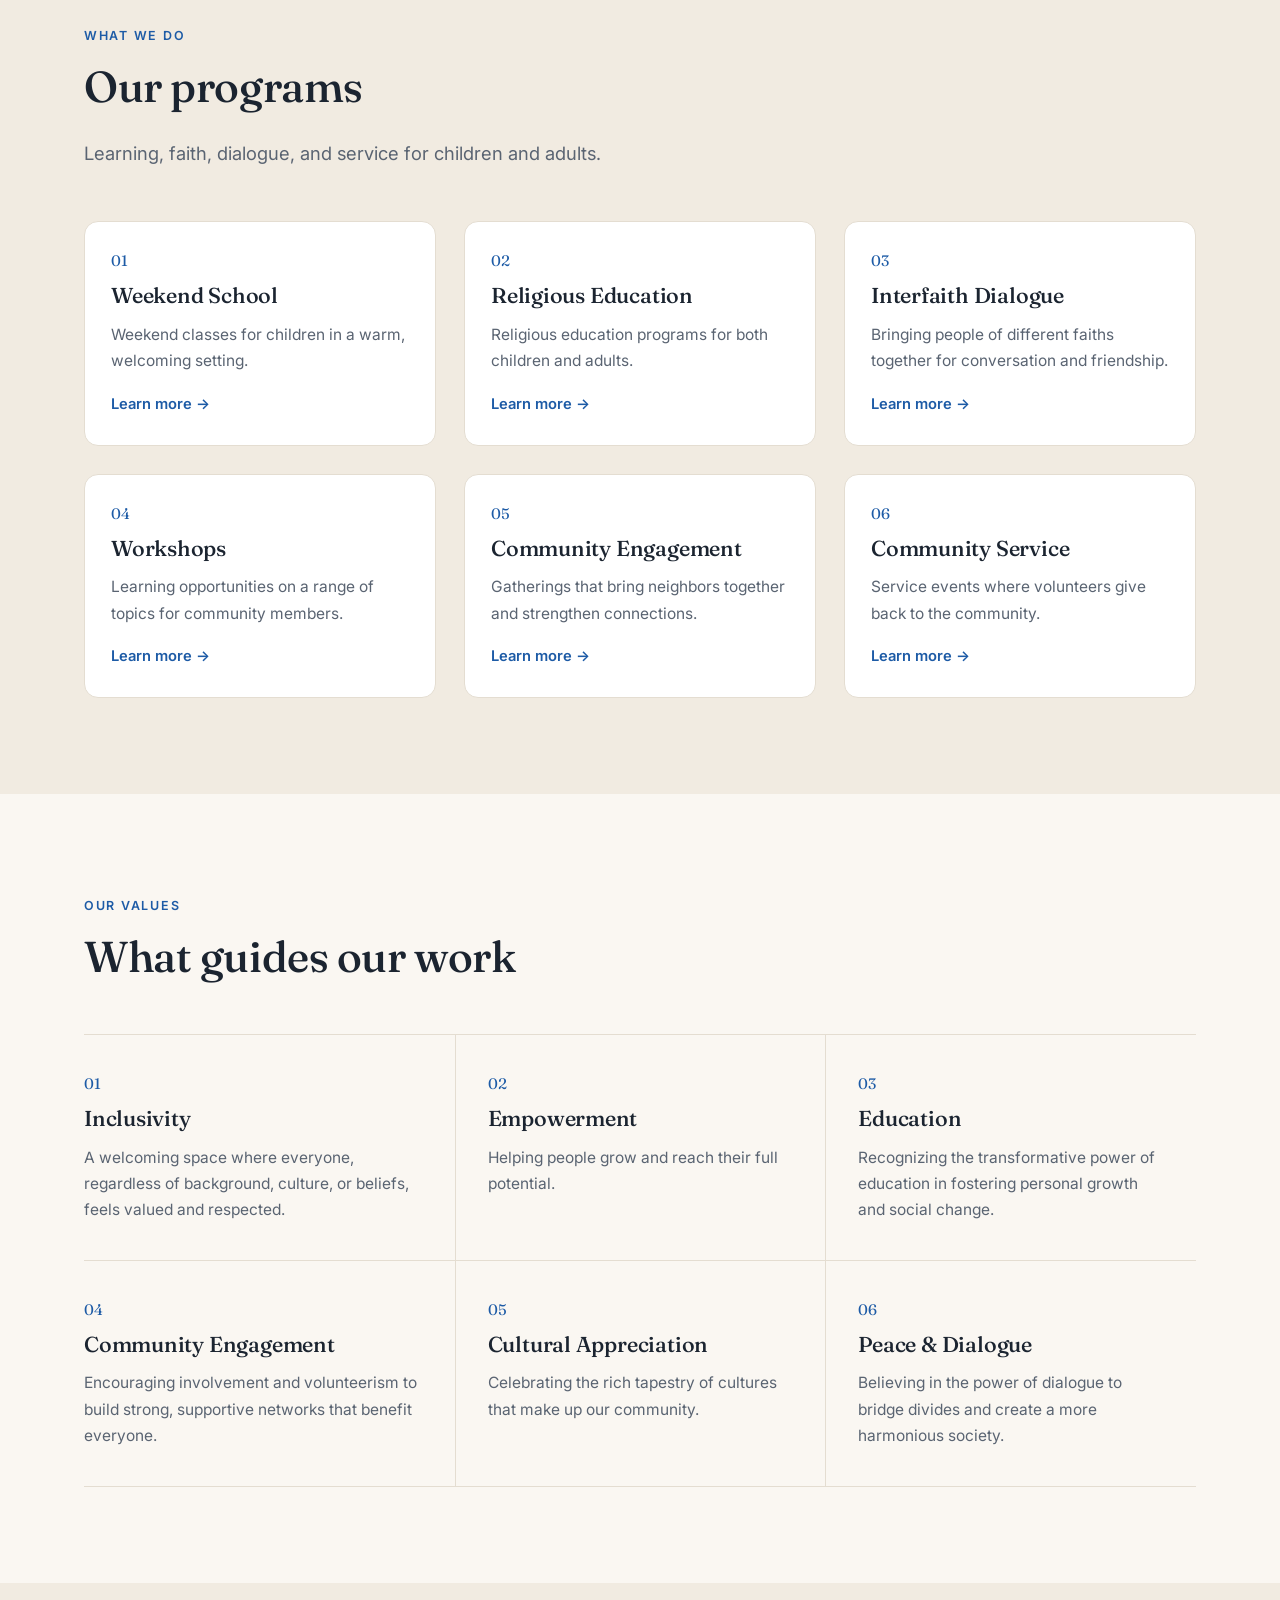
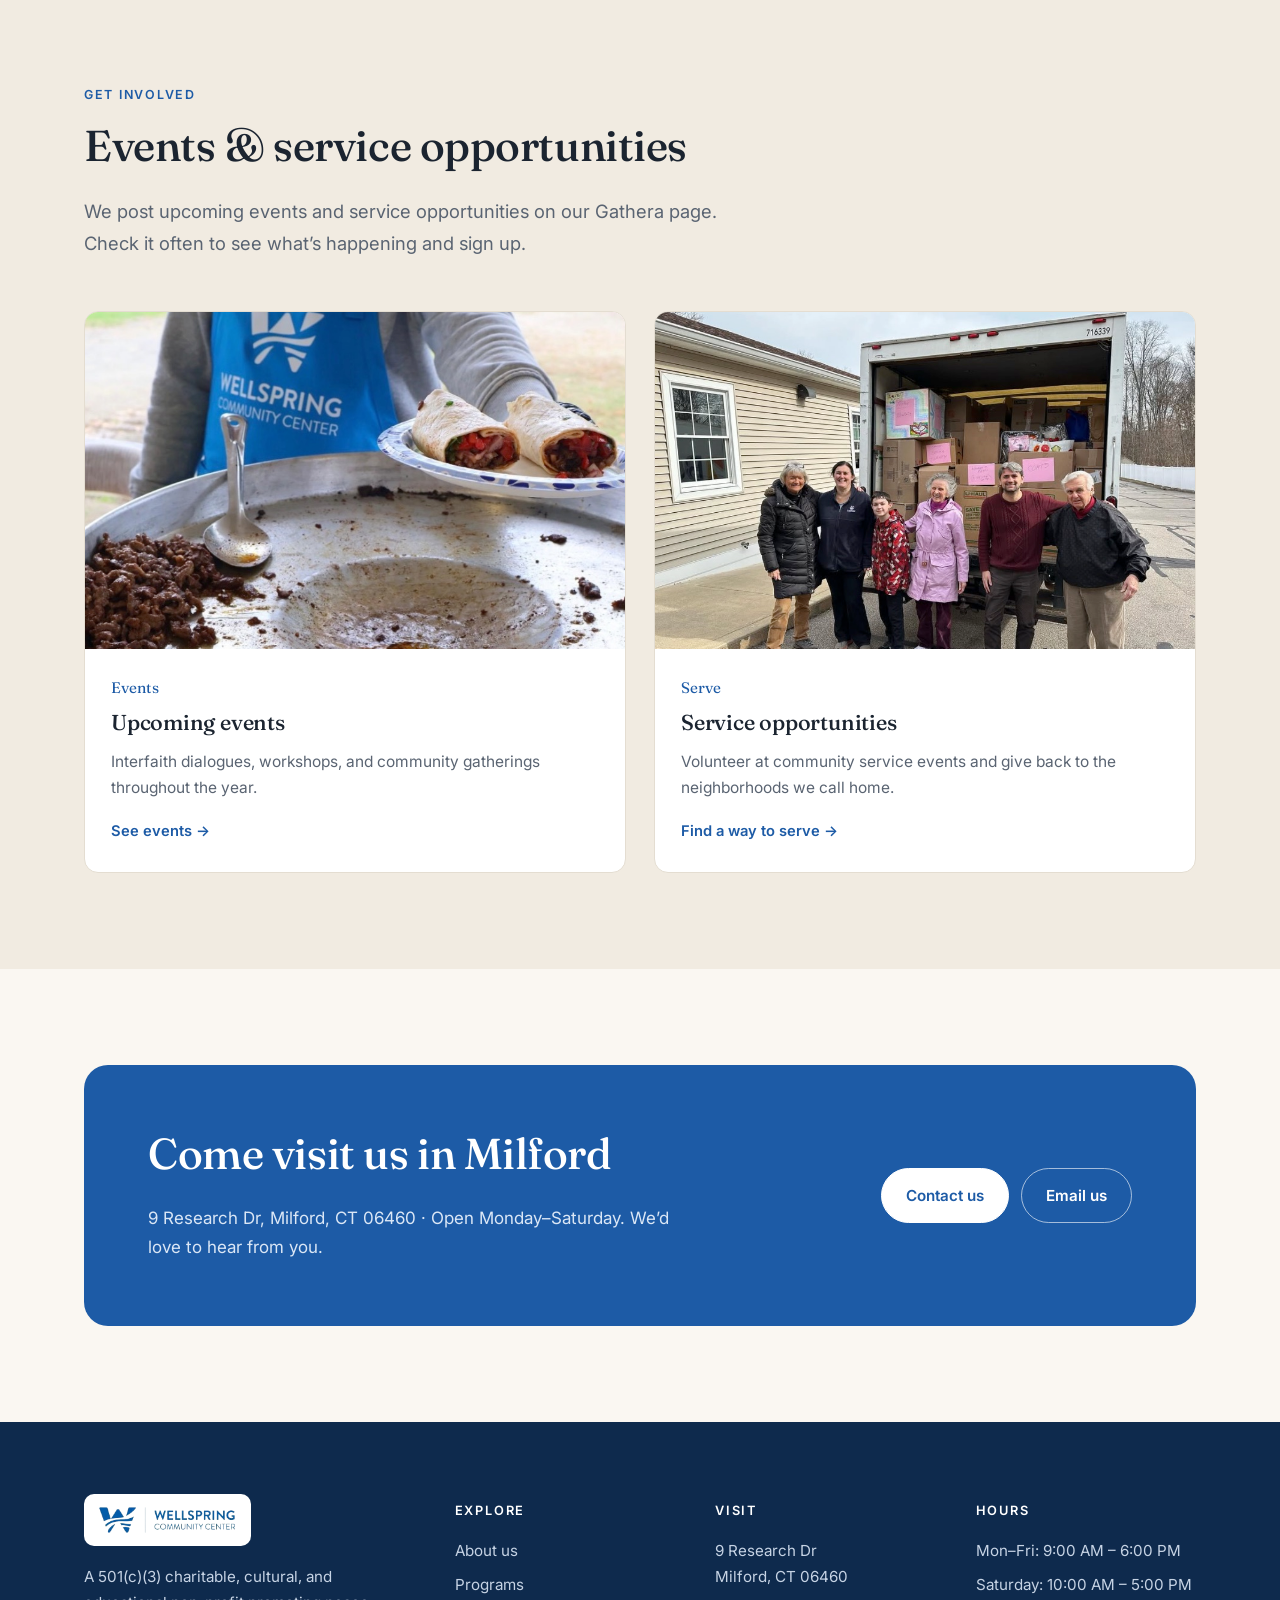
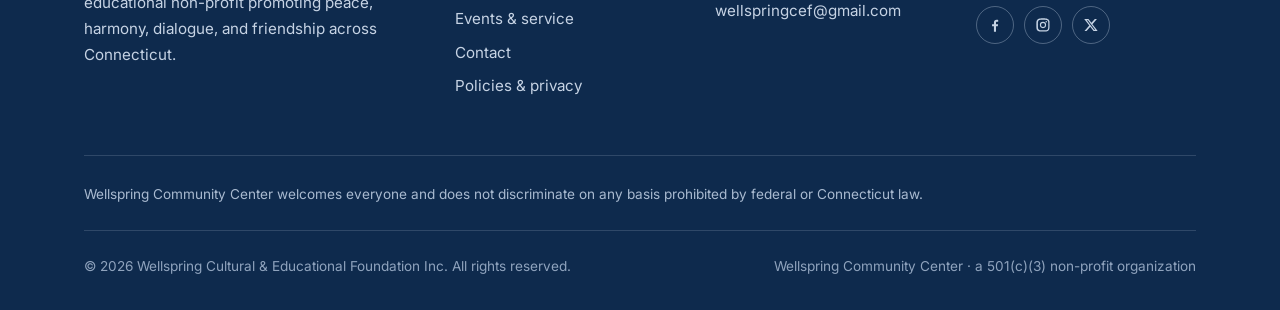
==== commit 74fa32cc: "Replace Get Involved with Donate button and combine Events & Service links Co-Authored-By: Claude Op" ====
--- a/index.html
+++ b/index.html
@@ -23,10 +23,9 @@
       <li><a href="index.html" aria-current="page">Home</a></li>
       <li><a href="about.html">About</a></li>
       <li><a href="programs.html">Programs</a></li>
-      <li><a href="https://wcc.gathera.org/gatherings" target="_blank" rel="noopener">Events</a></li>
+      <li><a href="https://wcc.gathera.org" target="_blank" rel="noopener">Events &amp; Service</a></li>
       <li><a href="contact.html">Contact</a></li>
-      <li data-donate hidden><a href="#" target="_blank" rel="noopener">Donate</a></li>
-      <li><a class="btn btn-primary" href="https://wcc.gathera.org/services" target="_blank" rel="noopener">Get Involved</a></li>
+      <li><a class="btn btn-primary" href="policies.html#donations" data-donate-btn>Donate</a></li>
     </ul>
   </nav>
 </header>
@@ -210,8 +209,7 @@
         <ul>
           <li><a href="about.html">About us</a></li>
           <li><a href="programs.html">Programs</a></li>
-          <li><a href="https://wcc.gathera.org/gatherings" target="_blank" rel="noopener">Events</a></li>
-          <li><a href="https://wcc.gathera.org/services" target="_blank" rel="noopener">Service opportunities</a></li>
+          <li><a href="https://wcc.gathera.org" target="_blank" rel="noopener">Events &amp; service</a></li>
           <li data-donate hidden><a href="#" target="_blank" rel="noopener">Donate</a></li>
           <li><a href="contact.html">Contact</a></li>
           <li><a href="policies.html">Policies &amp; privacy</a></li>
--- a/styles.css
+++ b/styles.css
@@ -84,7 +84,7 @@
 .nav { display: flex; align-items: center; justify-content: space-between; height: 76px; }
 .brand img { height: 42px; width: auto; }
 .nav-links { display: flex; align-items: center; gap: 34px; list-style: none; margin: 0; padding: 0; }
-.nav-links a { color: var(--ink); text-decoration: none; font-weight: 500; font-size: 0.95rem; }
+.nav-links a { color: var(--ink); text-decoration: none; font-weight: 500; font-size: 0.95rem; white-space: nowrap; }
 .nav-links a:hover, .nav-links a[aria-current="page"] { color: var(--blue); }
 .nav-links .btn { color: var(--white); padding: 0.6rem 1.2rem; }
 .nav-toggle {
@@ -245,7 +245,11 @@
   .cta-actions { justify-content: flex-start; }
 }
 
-@media (max-width: 760px) {
+@media (max-width: 1040px) {
+  .nav-links { gap: 24px; }
+}
+
+@media (max-width: 860px) {
   .nav-toggle { display: block; }
   .nav-links {
     display: none;
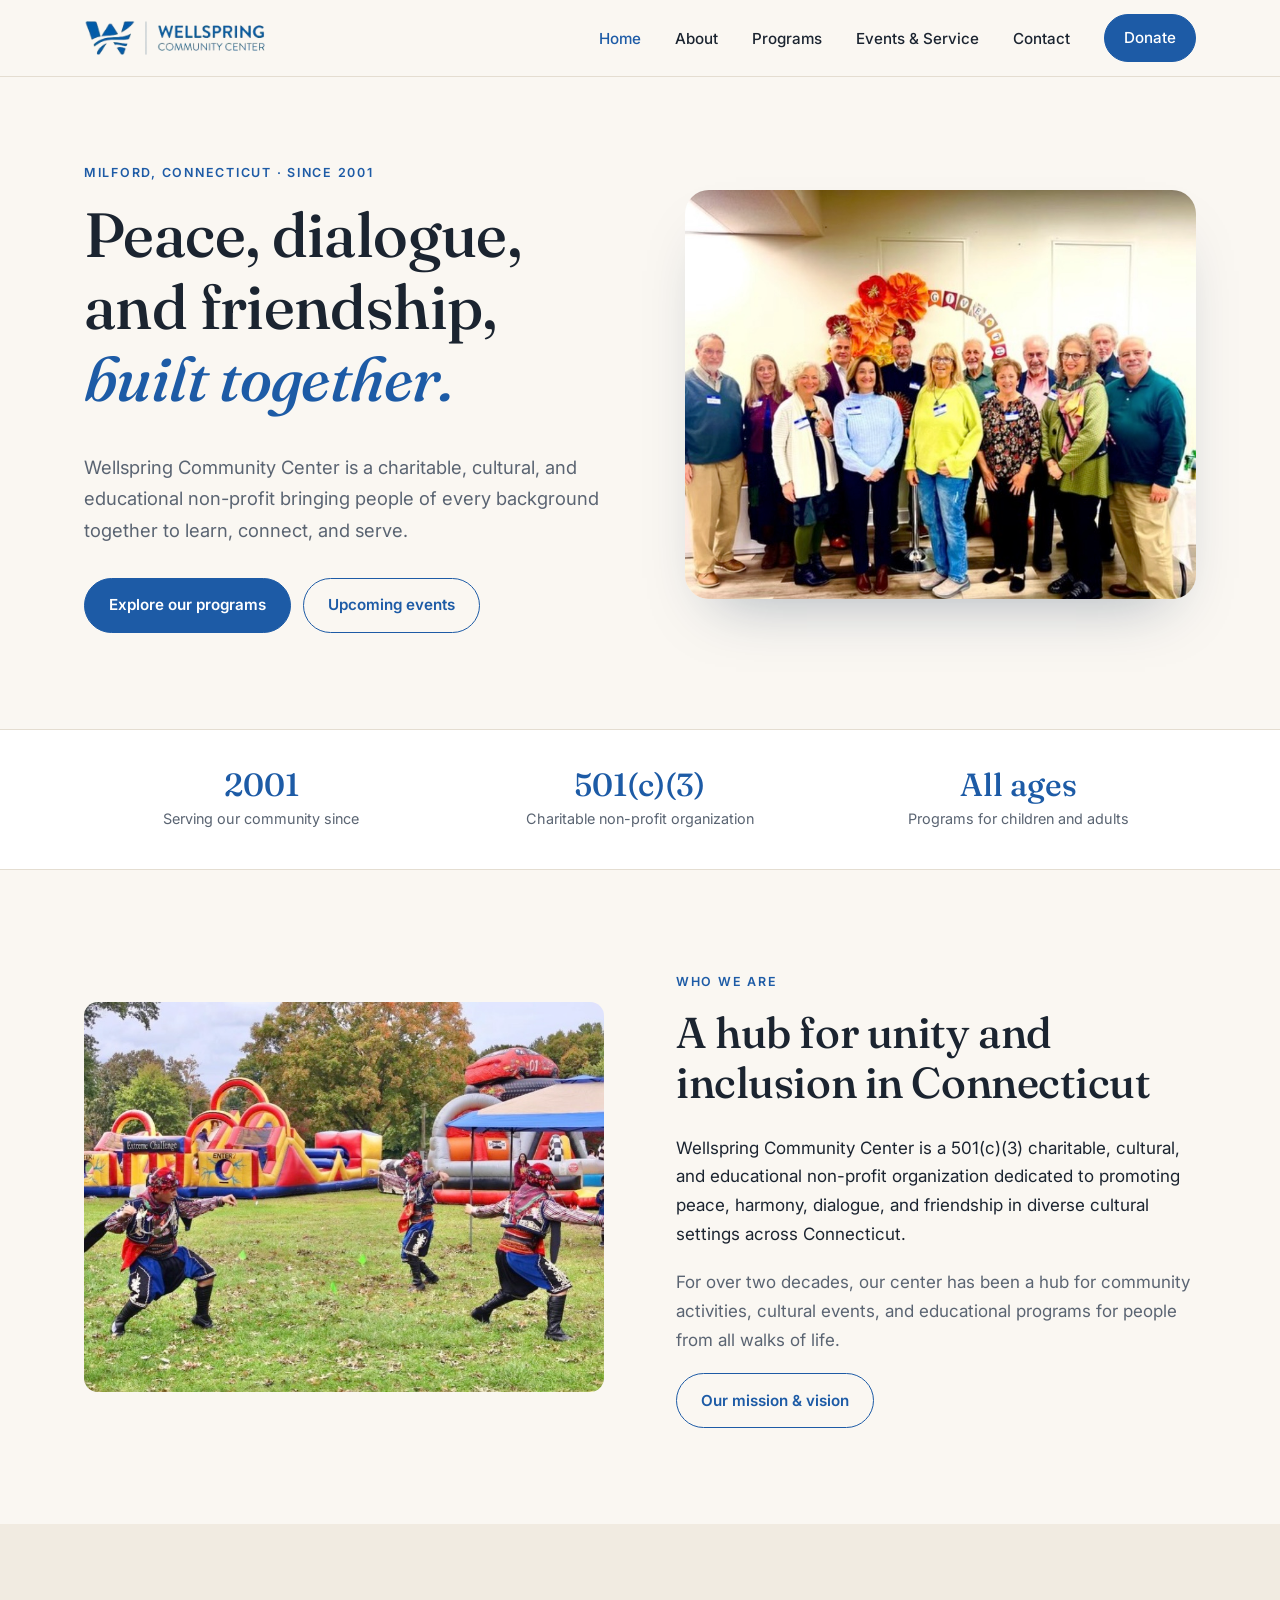
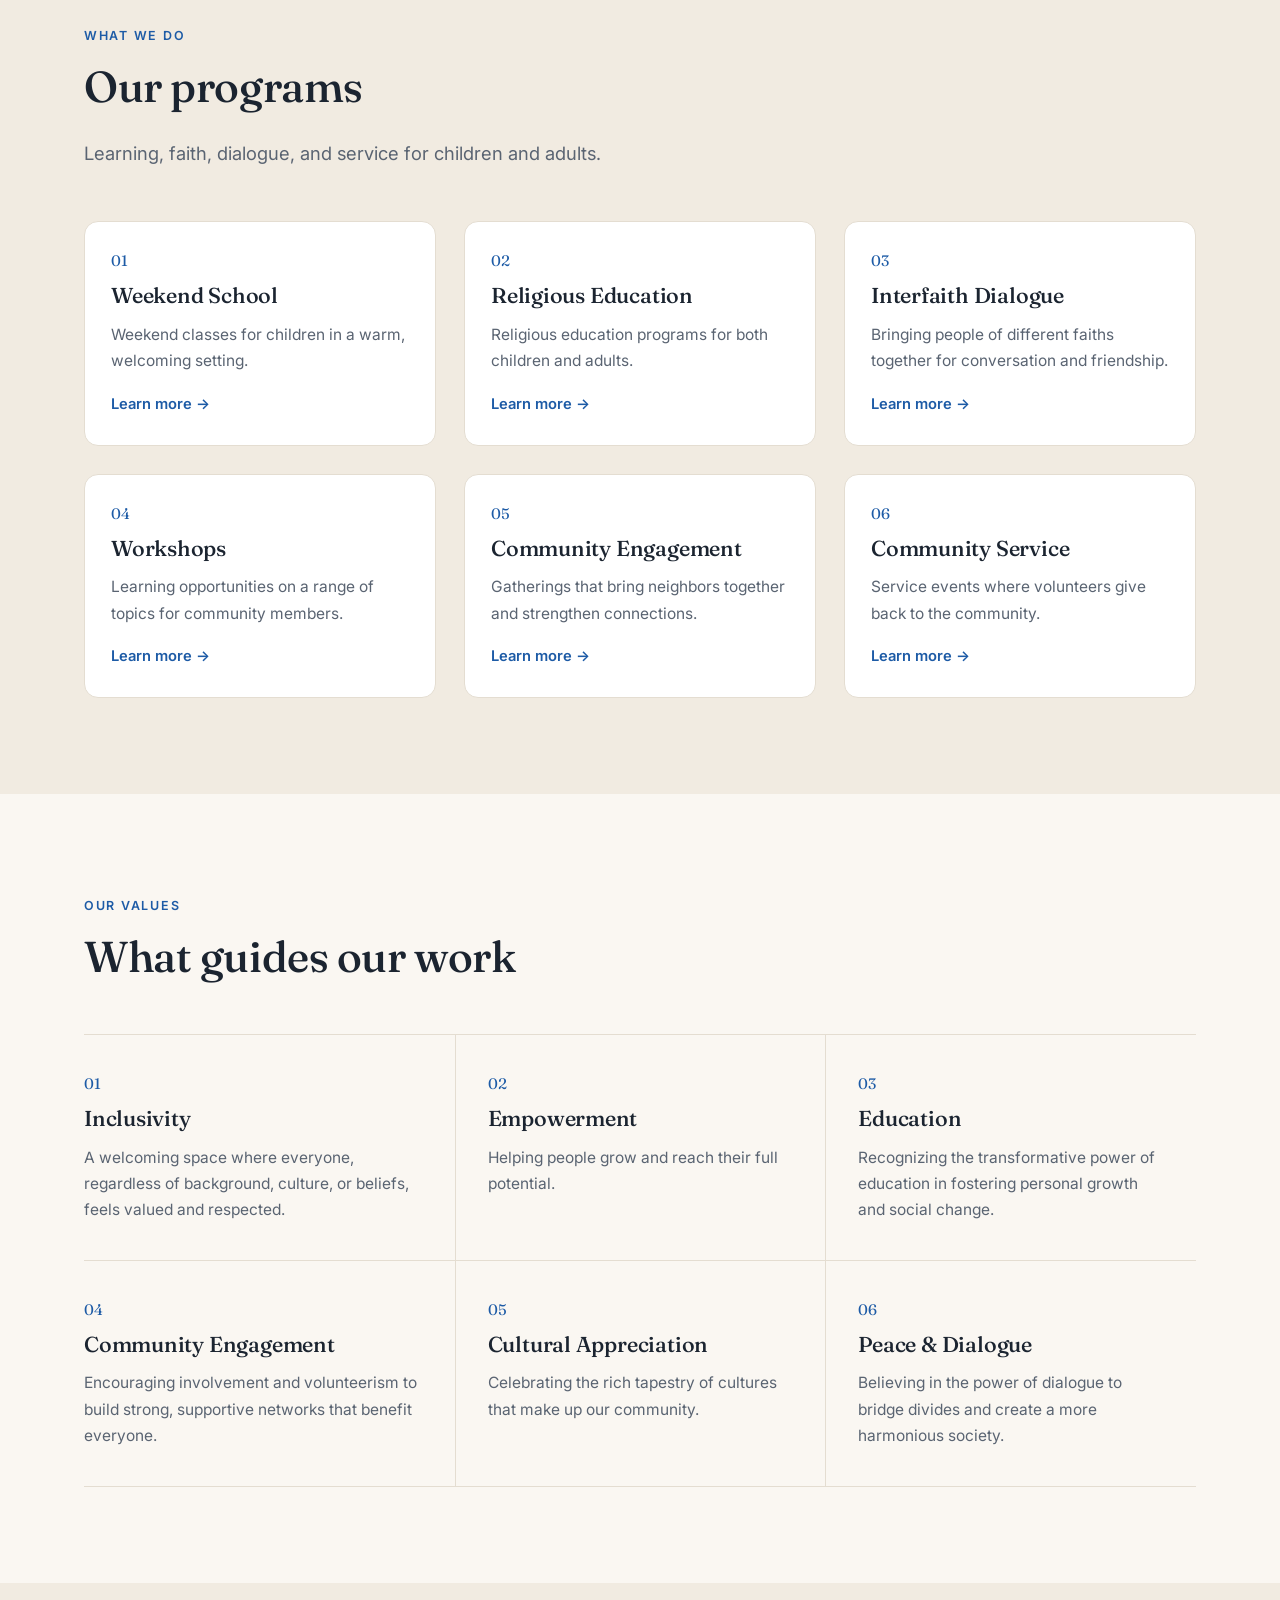
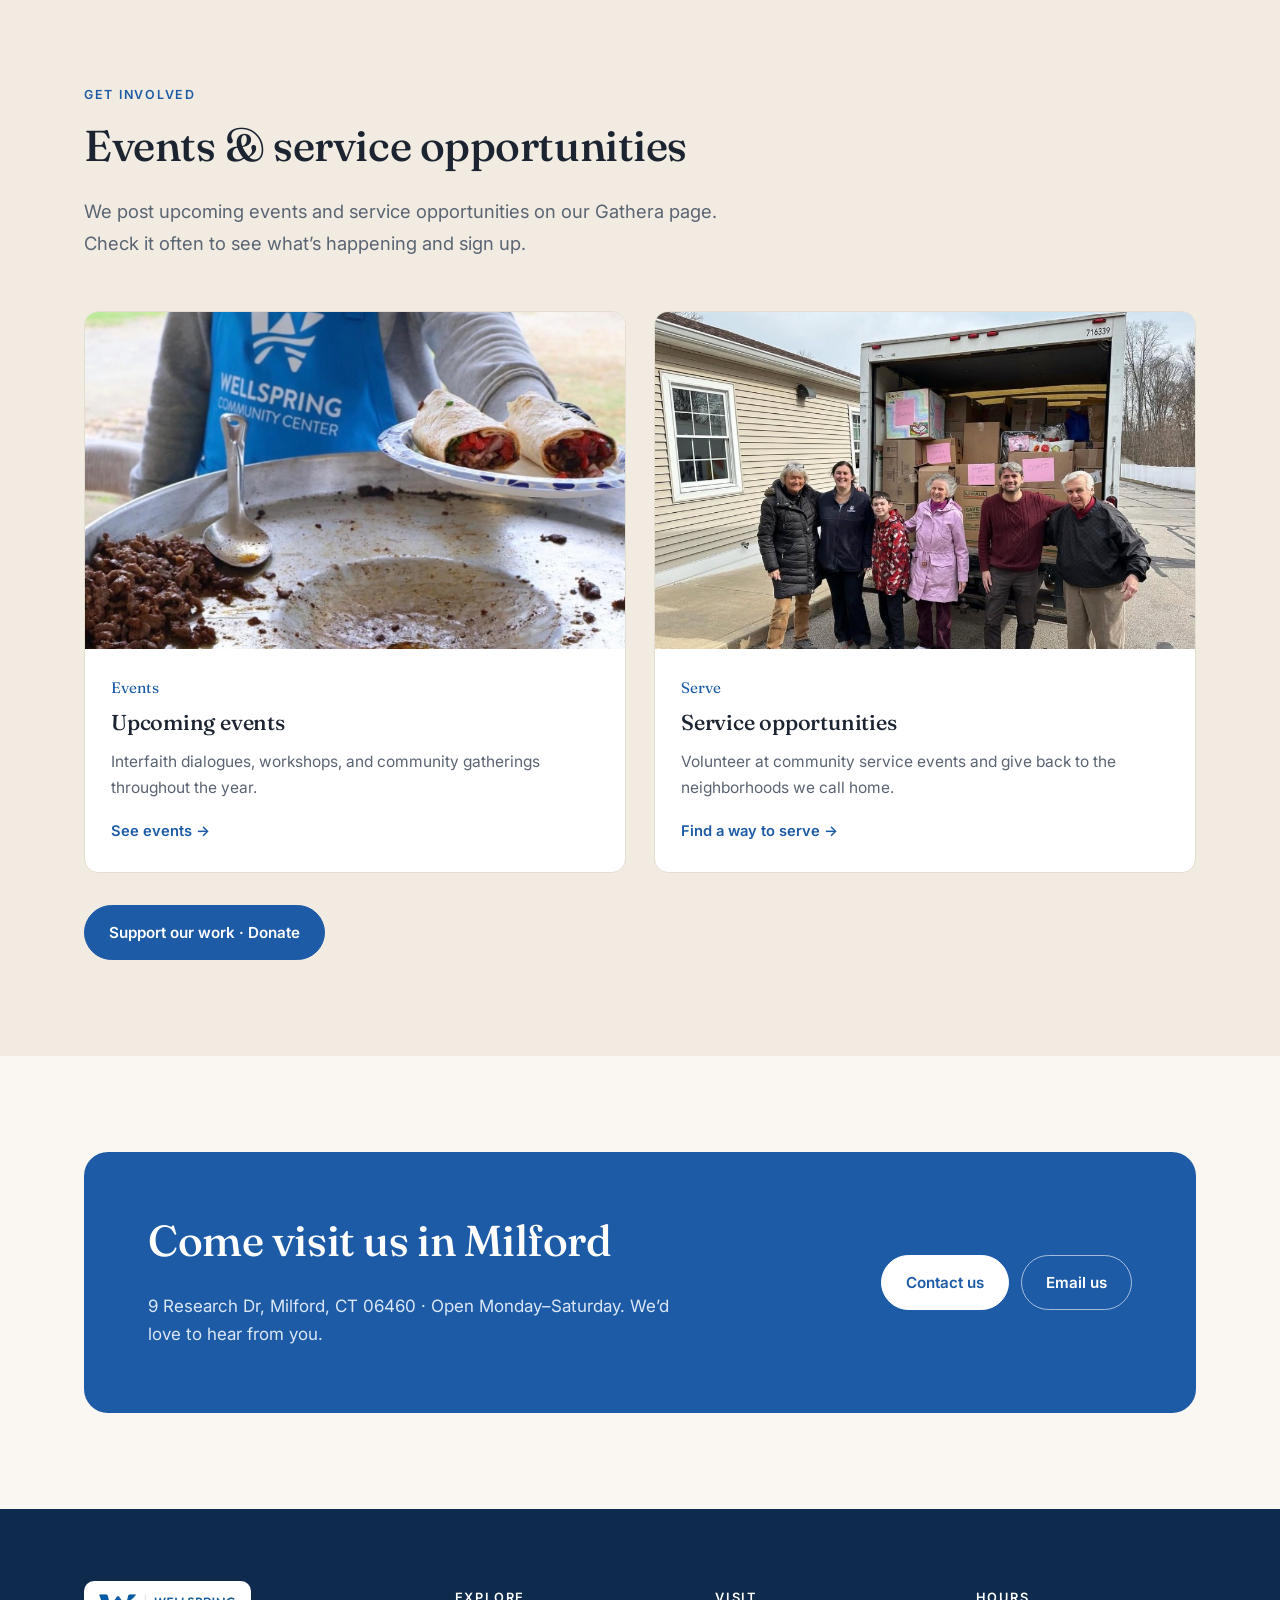
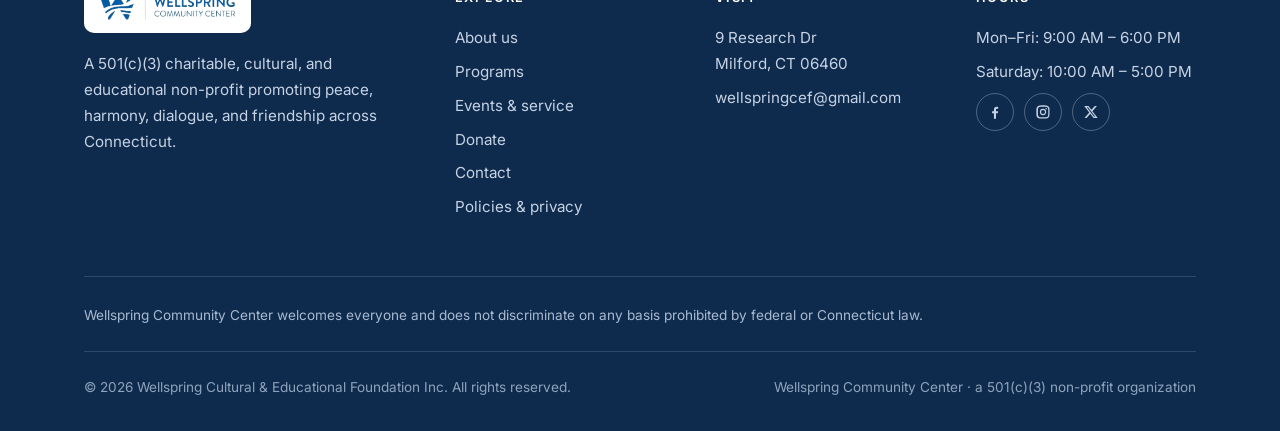
==== commit 3a8ce49e: "Link Donate buttons to the Zeffy donation form Co-Authored-By: Claude Opus 5.5 <noreply@anthropic.co" ====
--- a/index.html
+++ b/index.html
@@ -25,7 +25,7 @@
       <li><a href="programs.html">Programs</a></li>
       <li><a href="https://wcc.gathera.org" target="_blank" rel="noopener">Events &amp; Service</a></li>
       <li><a href="contact.html">Contact</a></li>
-      <li><a class="btn btn-primary" href="policies.html#donations" data-donate-btn>Donate</a></li>
+      <li><a class="btn btn-primary" href="https://www.zeffy.com/en-US/donation-form/building-humanity-trough-equity-dialog-and-purpose" target="_blank" rel="noopener">Donate</a></li>
     </ul>
   </nav>
 </header>
@@ -175,8 +175,8 @@
           </div>
         </a>
       </div>
-      <div class="btn-row" data-donate hidden>
-        <a class="btn btn-primary" href="#" target="_blank" rel="noopener">Support our work &middot; Donate</a>
+      <div class="btn-row">
+        <a class="btn btn-primary" href="https://www.zeffy.com/en-US/donation-form/building-humanity-trough-equity-dialog-and-purpose" target="_blank" rel="noopener">Support our work &middot; Donate</a>
       </div>
     </div>
   </section>
@@ -210,7 +210,7 @@
           <li><a href="about.html">About us</a></li>
           <li><a href="programs.html">Programs</a></li>
           <li><a href="https://wcc.gathera.org" target="_blank" rel="noopener">Events &amp; service</a></li>
-          <li data-donate hidden><a href="#" target="_blank" rel="noopener">Donate</a></li>
+          <li><a href="https://www.zeffy.com/en-US/donation-form/building-humanity-trough-equity-dialog-and-purpose" target="_blank" rel="noopener">Donate</a></li>
           <li><a href="contact.html">Contact</a></li>
           <li><a href="policies.html">Policies &amp; privacy</a></li>
         </ul>
--- a/styles.css
+++ b/styles.css
@@ -312,3 +312,19 @@
 
 /* Text-only section */
 .narrow > div { max-width: 760px; }
+
+/* Larger tap targets on touch screens (about 44px tall) */
+@media (max-width: 860px) {
+  .site-footer li a,
+  .card-link,
+  .program-item .card-link,
+  .info-list a,
+  .page-hero .note a { display: inline-block; padding: 12px 0; }
+  .site-footer li { margin-bottom: 0; }
+  .site-footer li:not(:has(a)) { margin-bottom: 8px; }
+  .social { gap: 12px; }
+  .social a { width: 44px; height: 44px; }
+  .nav-toggle { padding: 10px; margin-right: -10px; }
+  .nav-links a { padding: 13px 0; }
+  .brand { display: block; padding: 5px 0; }
+}
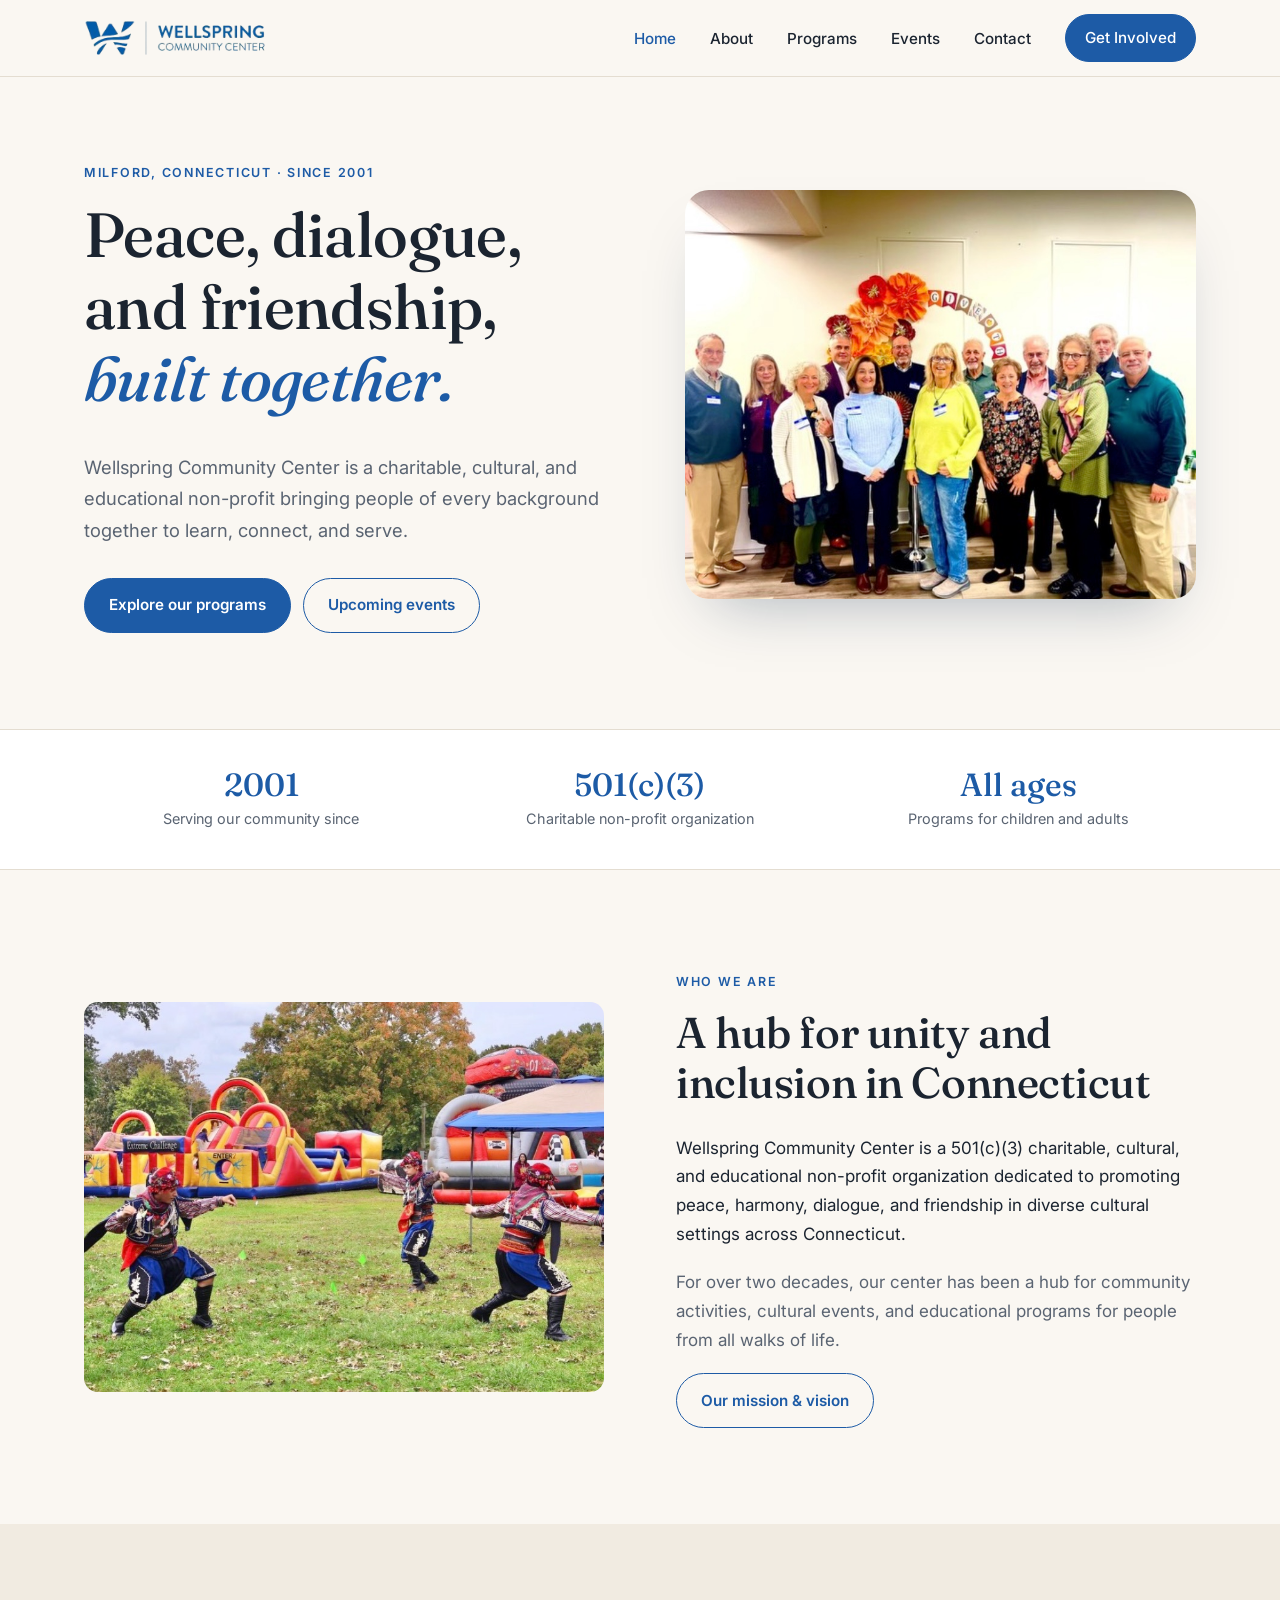
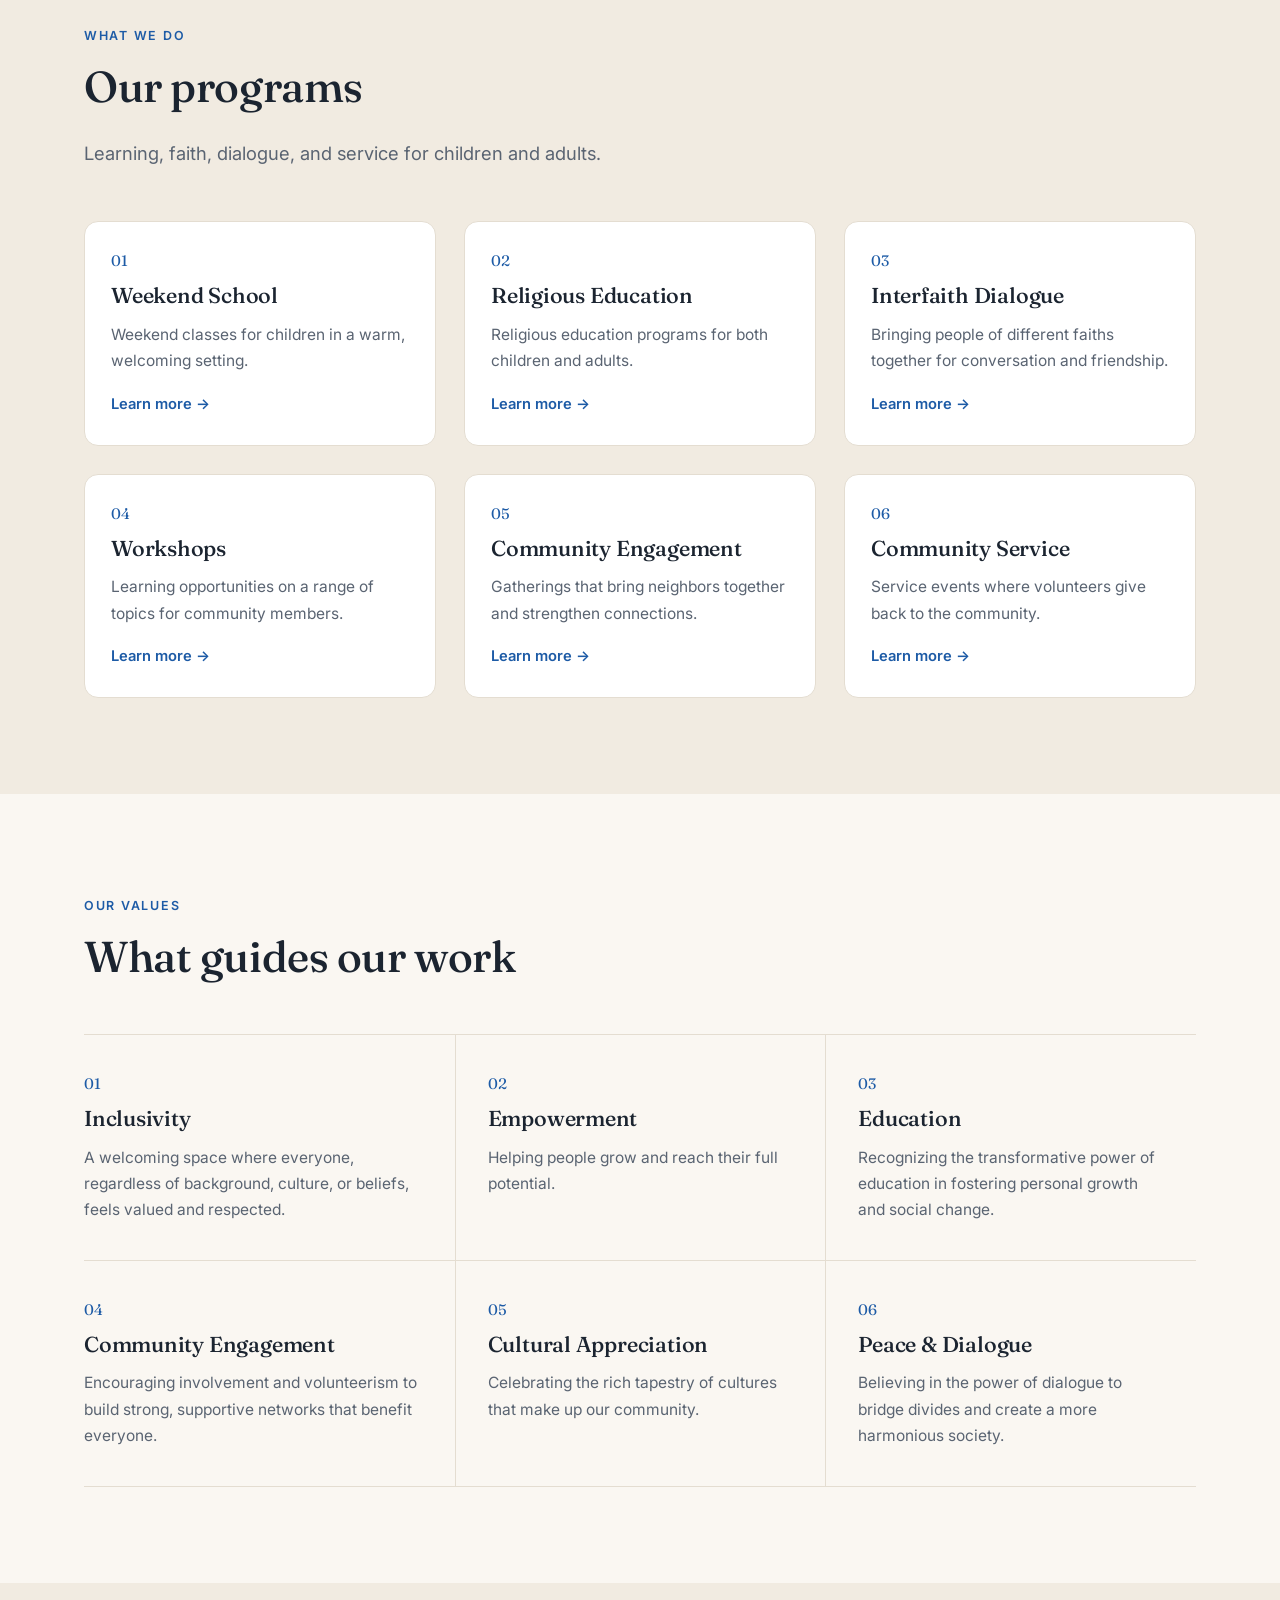
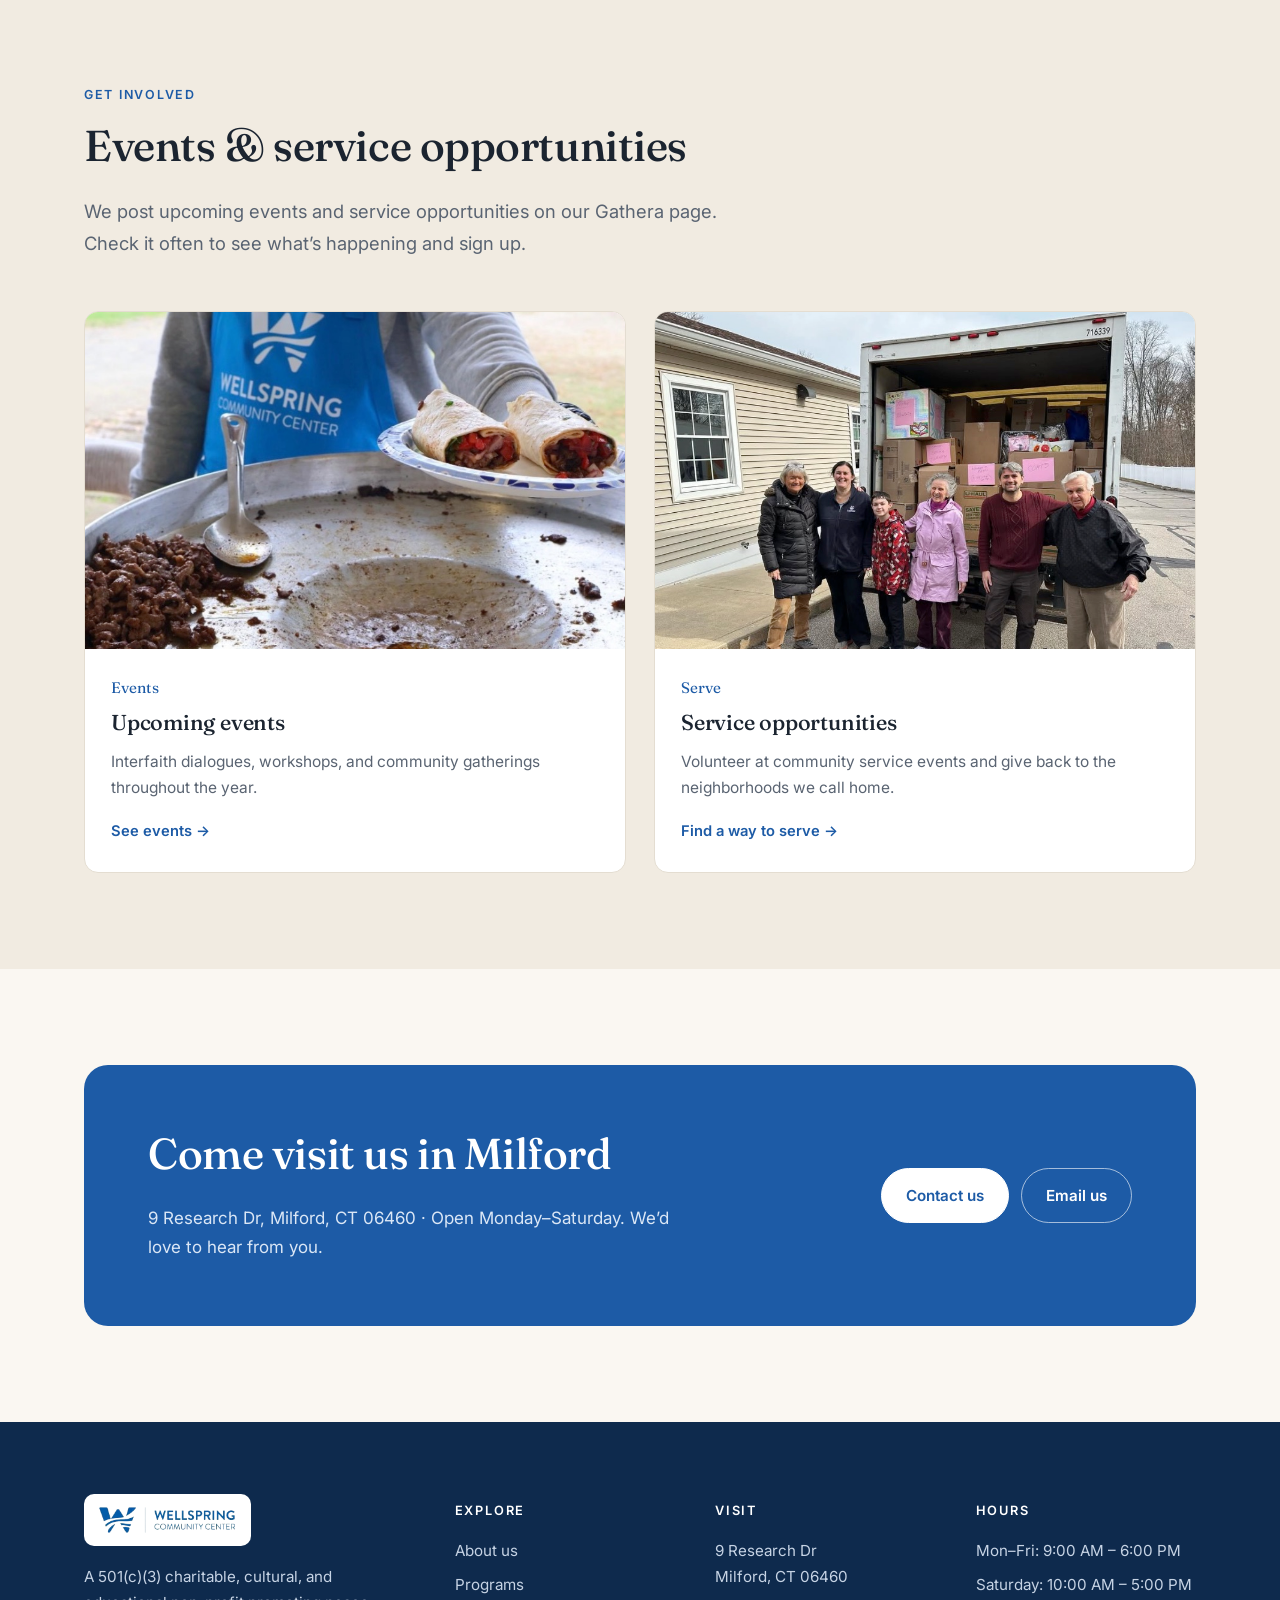
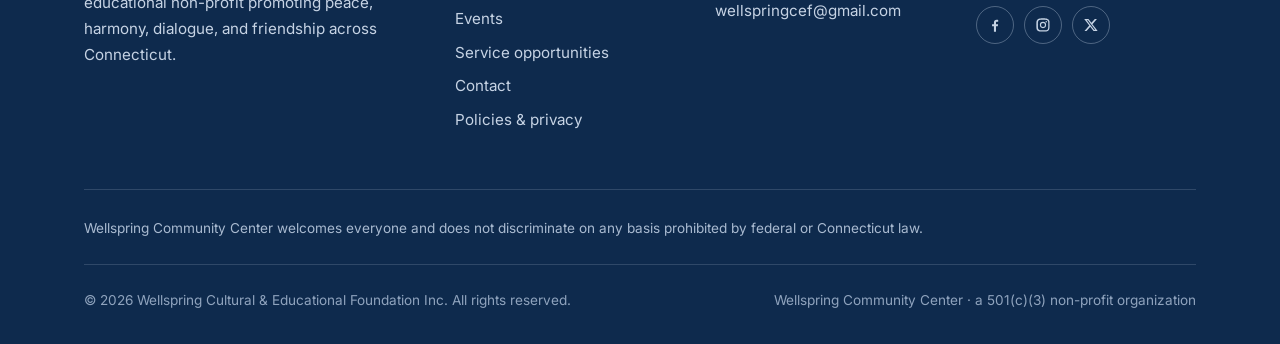
==== commit 54e7b0bc: "Merge pull request #3 from abrahamhope/remove-home-quote Remove quote section from home page" ====
--- a/index.html
+++ b/index.html
@@ -23,9 +23,10 @@
       <li><a href="index.html" aria-current="page">Home</a></li>
       <li><a href="about.html">About</a></li>
       <li><a href="programs.html">Programs</a></li>
-      <li><a href="https://wcc.gathera.org" target="_blank" rel="noopener">Events &amp; Service</a></li>
+      <li><a href="https://wcc.gathera.org/gatherings" target="_blank" rel="noopener">Events</a></li>
       <li><a href="contact.html">Contact</a></li>
-      <li><a class="btn btn-primary" href="https://www.zeffy.com/en-US/donation-form/building-humanity-trough-equity-dialog-and-purpose" target="_blank" rel="noopener">Donate</a></li>
+      <li data-donate hidden><a href="#" target="_blank" rel="noopener">Donate</a></li>
+      <li><a class="btn btn-primary" href="https://wcc.gathera.org/services" target="_blank" rel="noopener">Get Involved</a></li>
     </ul>
   </nav>
 </header>
@@ -175,8 +176,8 @@
           </div>
         </a>
       </div>
-      <div class="btn-row">
-        <a class="btn btn-primary" href="https://www.zeffy.com/en-US/donation-form/building-humanity-trough-equity-dialog-and-purpose" target="_blank" rel="noopener">Support our work &middot; Donate</a>
+      <div class="btn-row" data-donate hidden>
+        <a class="btn btn-primary" href="#" target="_blank" rel="noopener">Support our work &middot; Donate</a>
       </div>
     </div>
   </section>
@@ -209,8 +210,9 @@
         <ul>
           <li><a href="about.html">About us</a></li>
           <li><a href="programs.html">Programs</a></li>
-          <li><a href="https://wcc.gathera.org" target="_blank" rel="noopener">Events &amp; service</a></li>
-          <li><a href="https://www.zeffy.com/en-US/donation-form/building-humanity-trough-equity-dialog-and-purpose" target="_blank" rel="noopener">Donate</a></li>
+          <li><a href="https://wcc.gathera.org/gatherings" target="_blank" rel="noopener">Events</a></li>
+          <li><a href="https://wcc.gathera.org/services" target="_blank" rel="noopener">Service opportunities</a></li>
+          <li data-donate hidden><a href="#" target="_blank" rel="noopener">Donate</a></li>
           <li><a href="contact.html">Contact</a></li>
           <li><a href="policies.html">Policies &amp; privacy</a></li>
         </ul>
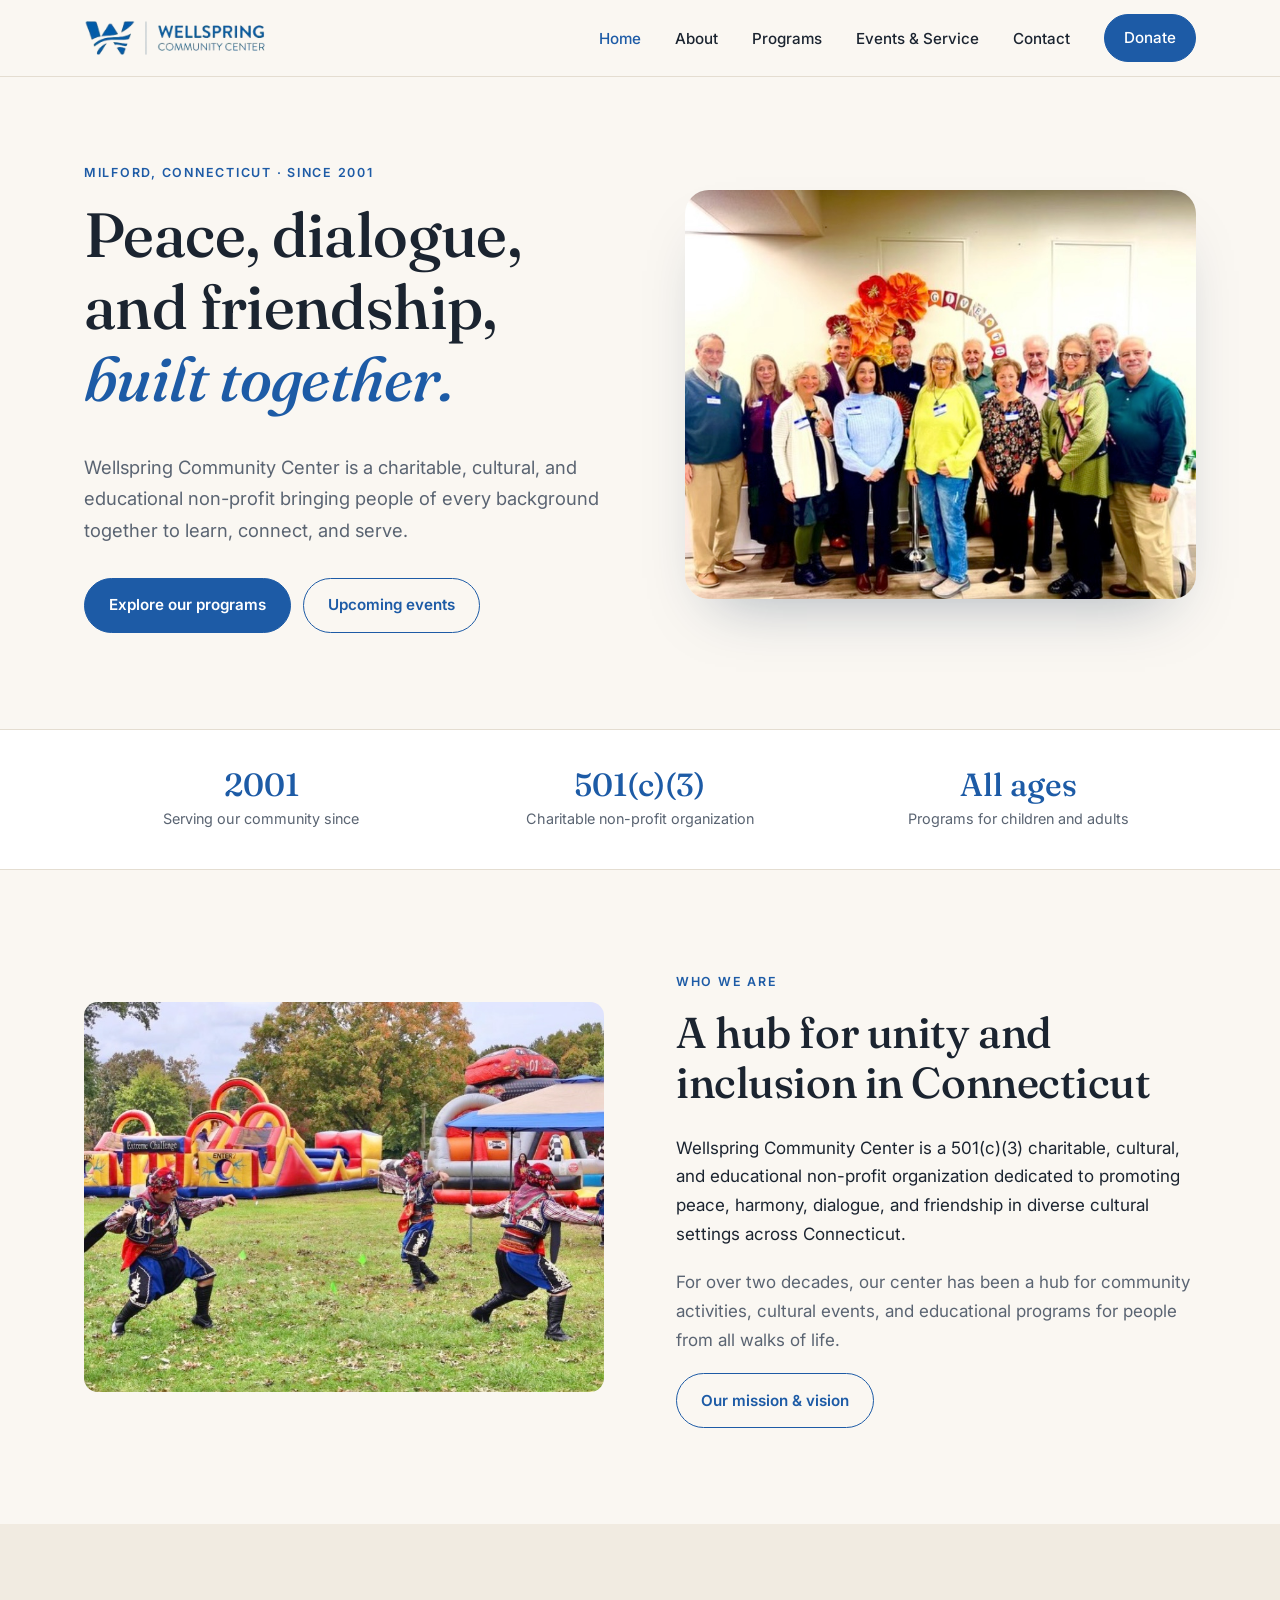
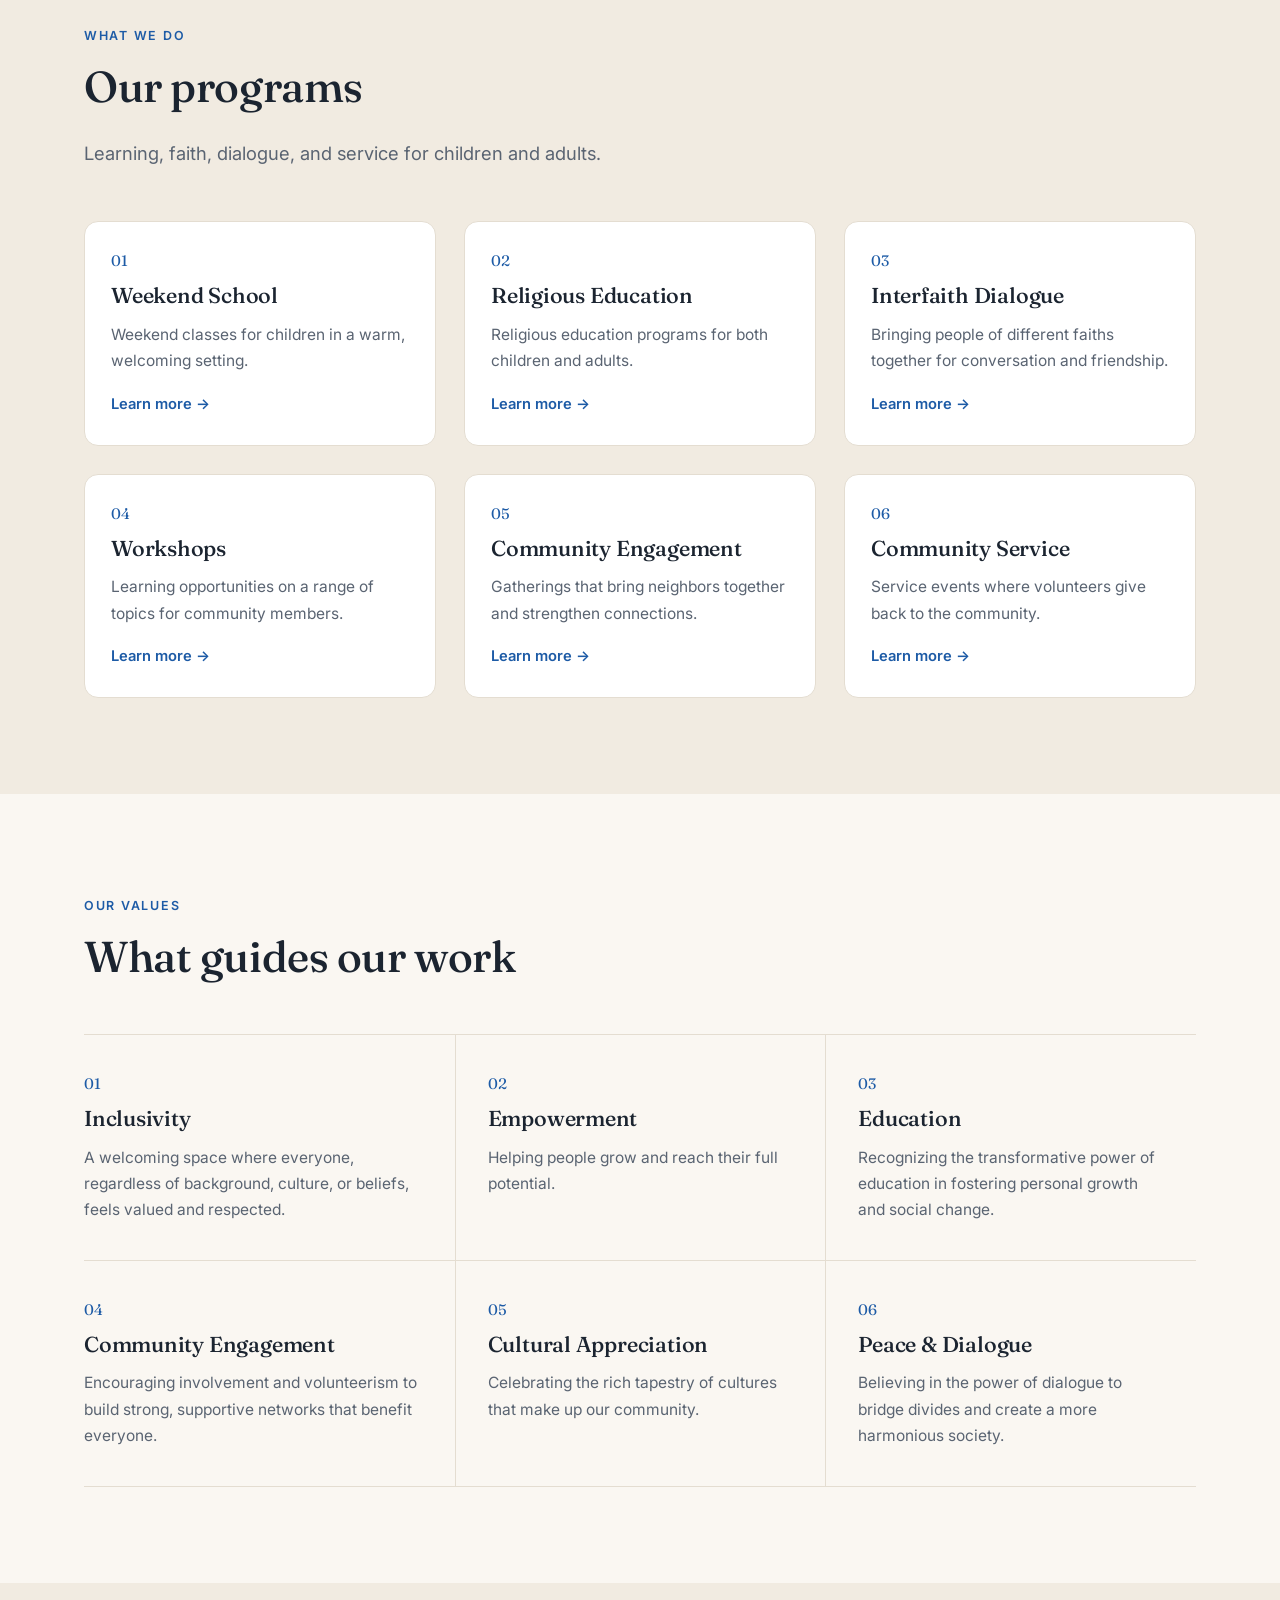
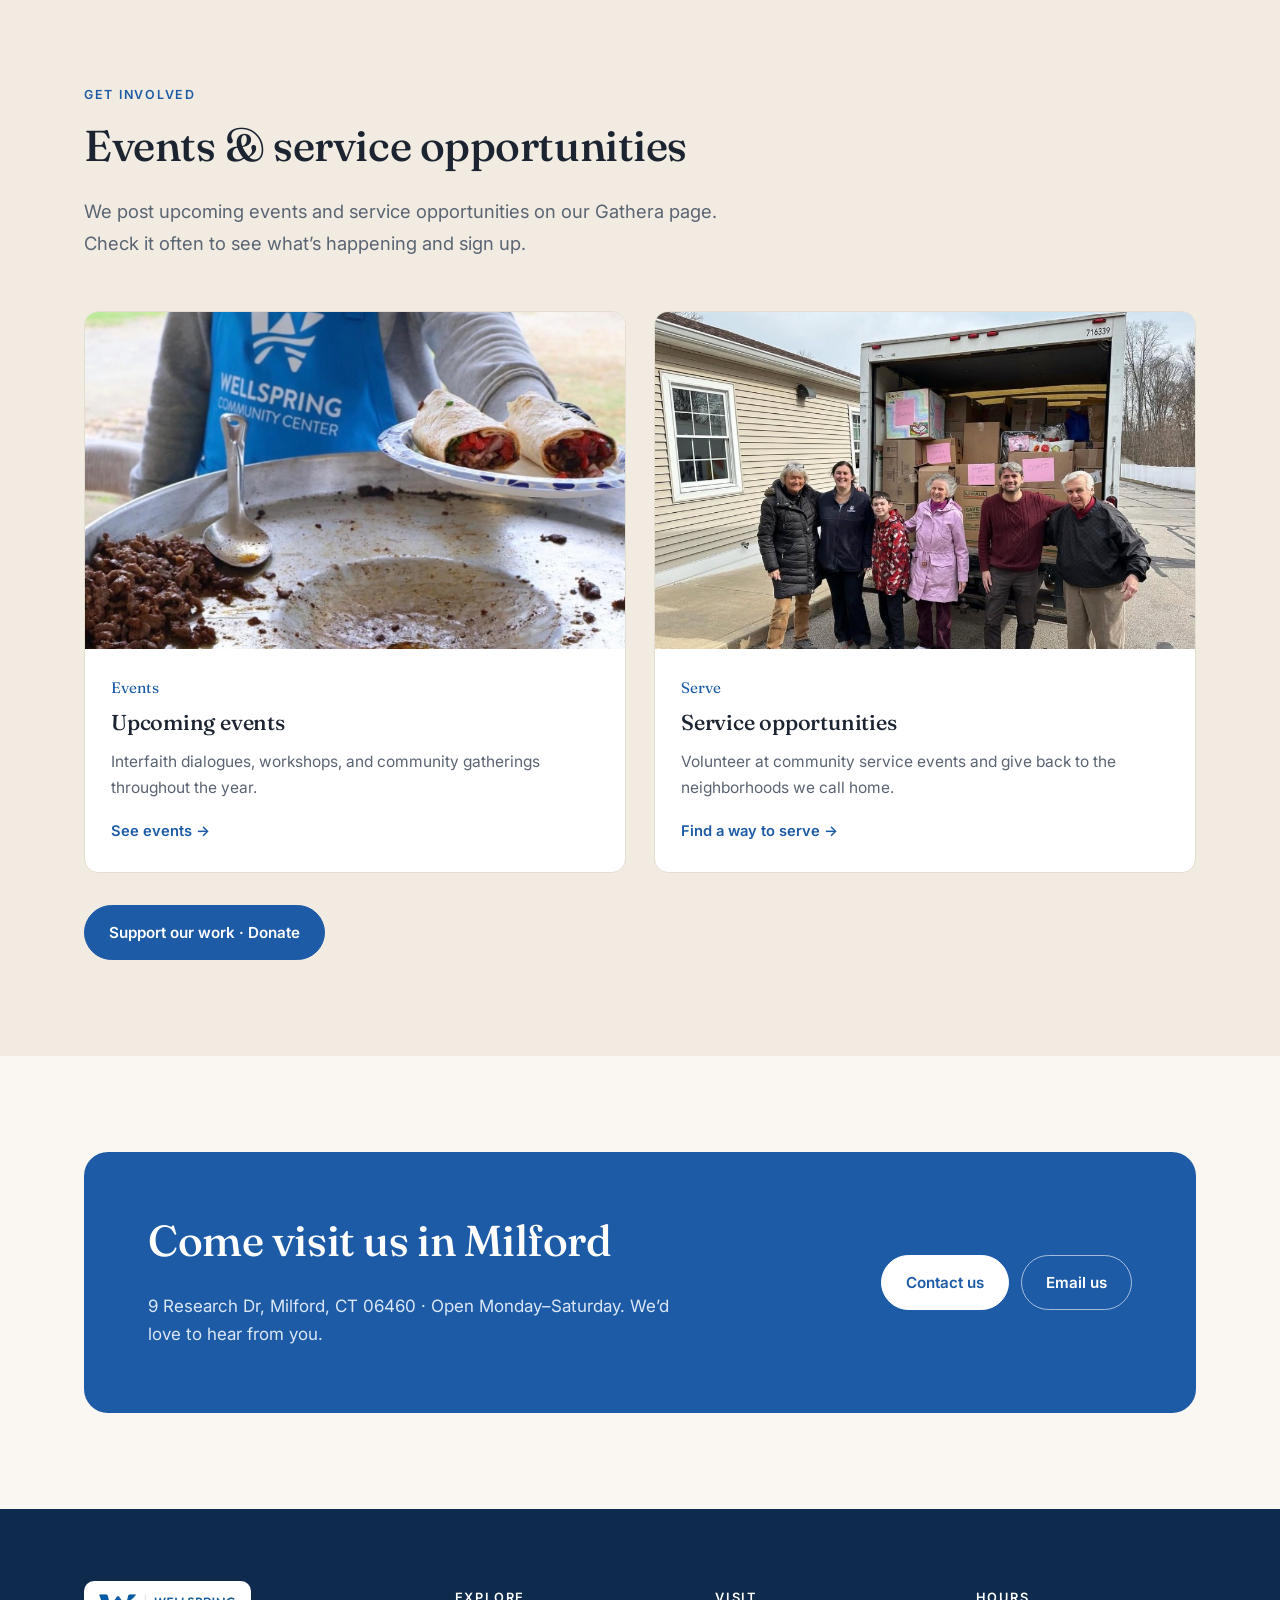
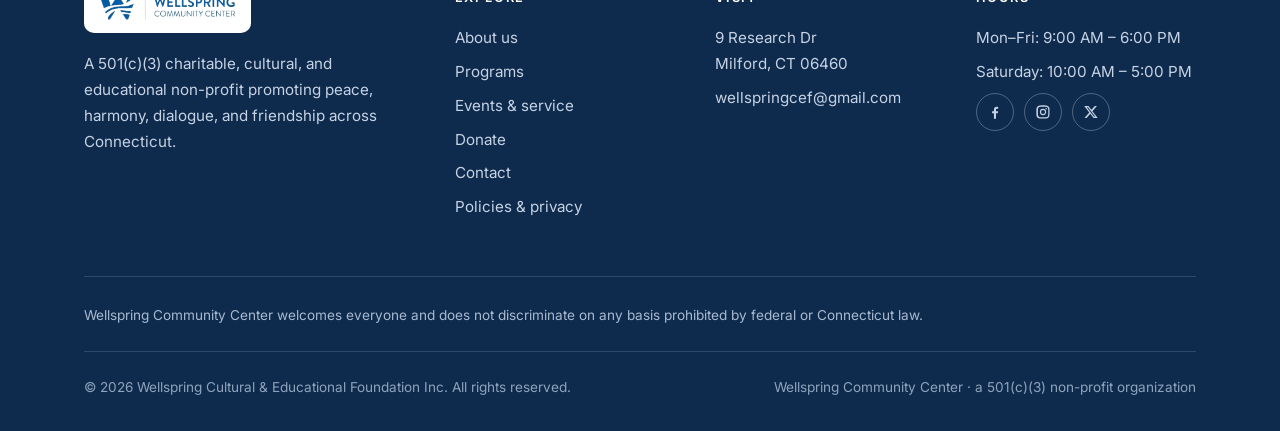
==== commit ec1f25cf: "Merge pull request #4 from abrahamhope/donate-button Donate button (Zeffy), combined Events & Servic" ====
--- a/index.html
+++ b/index.html
@@ -23,10 +23,9 @@
       <li><a href="index.html" aria-current="page">Home</a></li>
       <li><a href="about.html">About</a></li>
       <li><a href="programs.html">Programs</a></li>
-      <li><a href="https://wcc.gathera.org/gatherings" target="_blank" rel="noopener">Events</a></li>
+      <li><a href="https://wcc.gathera.org" target="_blank" rel="noopener">Events &amp; Service</a></li>
       <li><a href="contact.html">Contact</a></li>
-      <li data-donate hidden><a href="#" target="_blank" rel="noopener">Donate</a></li>
-      <li><a class="btn btn-primary" href="https://wcc.gathera.org/services" target="_blank" rel="noopener">Get Involved</a></li>
+      <li><a class="btn btn-primary" href="https://www.zeffy.com/en-US/donation-form/building-humanity-trough-equity-dialog-and-purpose" target="_blank" rel="noopener">Donate</a></li>
     </ul>
   </nav>
 </header>
@@ -176,8 +175,8 @@
           </div>
         </a>
       </div>
-      <div class="btn-row" data-donate hidden>
-        <a class="btn btn-primary" href="#" target="_blank" rel="noopener">Support our work &middot; Donate</a>
+      <div class="btn-row">
+        <a class="btn btn-primary" href="https://www.zeffy.com/en-US/donation-form/building-humanity-trough-equity-dialog-and-purpose" target="_blank" rel="noopener">Support our work &middot; Donate</a>
       </div>
     </div>
   </section>
@@ -210,9 +209,8 @@
         <ul>
           <li><a href="about.html">About us</a></li>
           <li><a href="programs.html">Programs</a></li>
-          <li><a href="https://wcc.gathera.org/gatherings" target="_blank" rel="noopener">Events</a></li>
-          <li><a href="https://wcc.gathera.org/services" target="_blank" rel="noopener">Service opportunities</a></li>
-          <li data-donate hidden><a href="#" target="_blank" rel="noopener">Donate</a></li>
+          <li><a href="https://wcc.gathera.org" target="_blank" rel="noopener">Events &amp; service</a></li>
+          <li><a href="https://www.zeffy.com/en-US/donation-form/building-humanity-trough-equity-dialog-and-purpose" target="_blank" rel="noopener">Donate</a></li>
           <li><a href="contact.html">Contact</a></li>
           <li><a href="policies.html">Policies &amp; privacy</a></li>
         </ul>
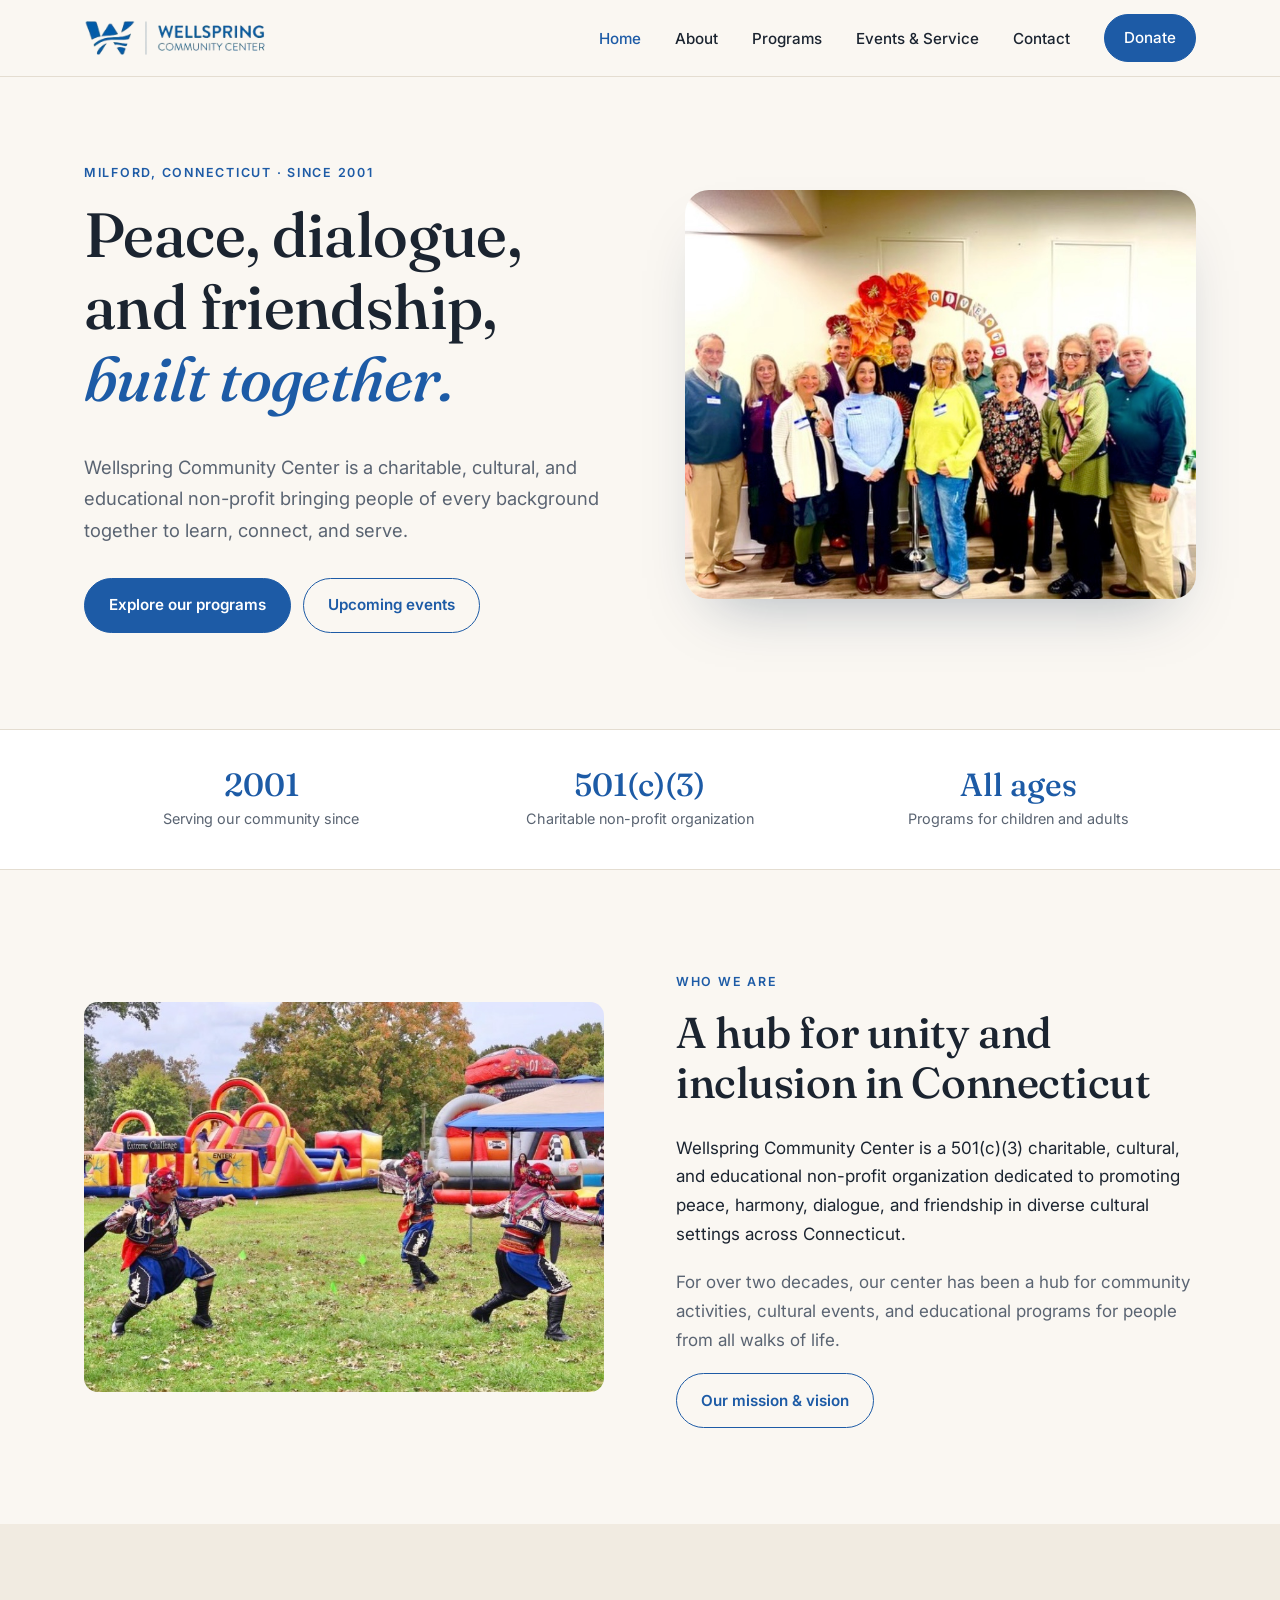
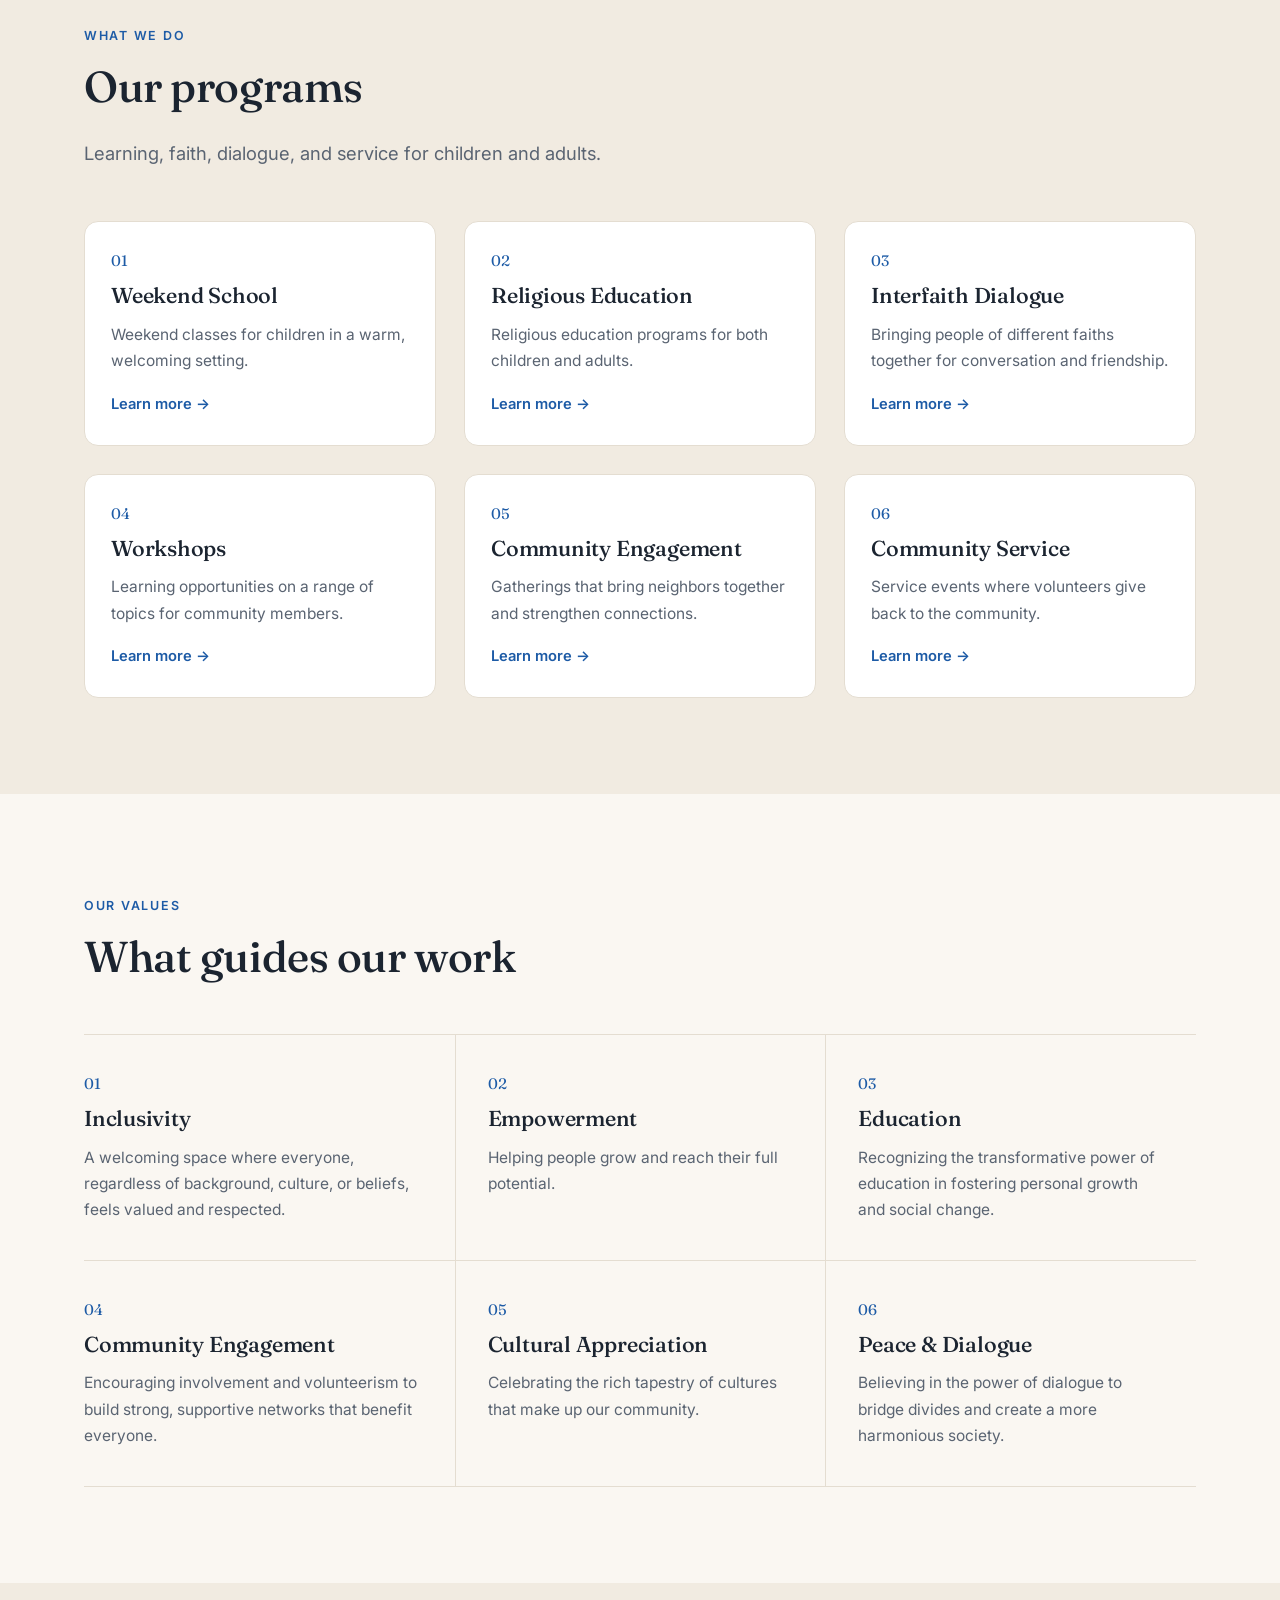
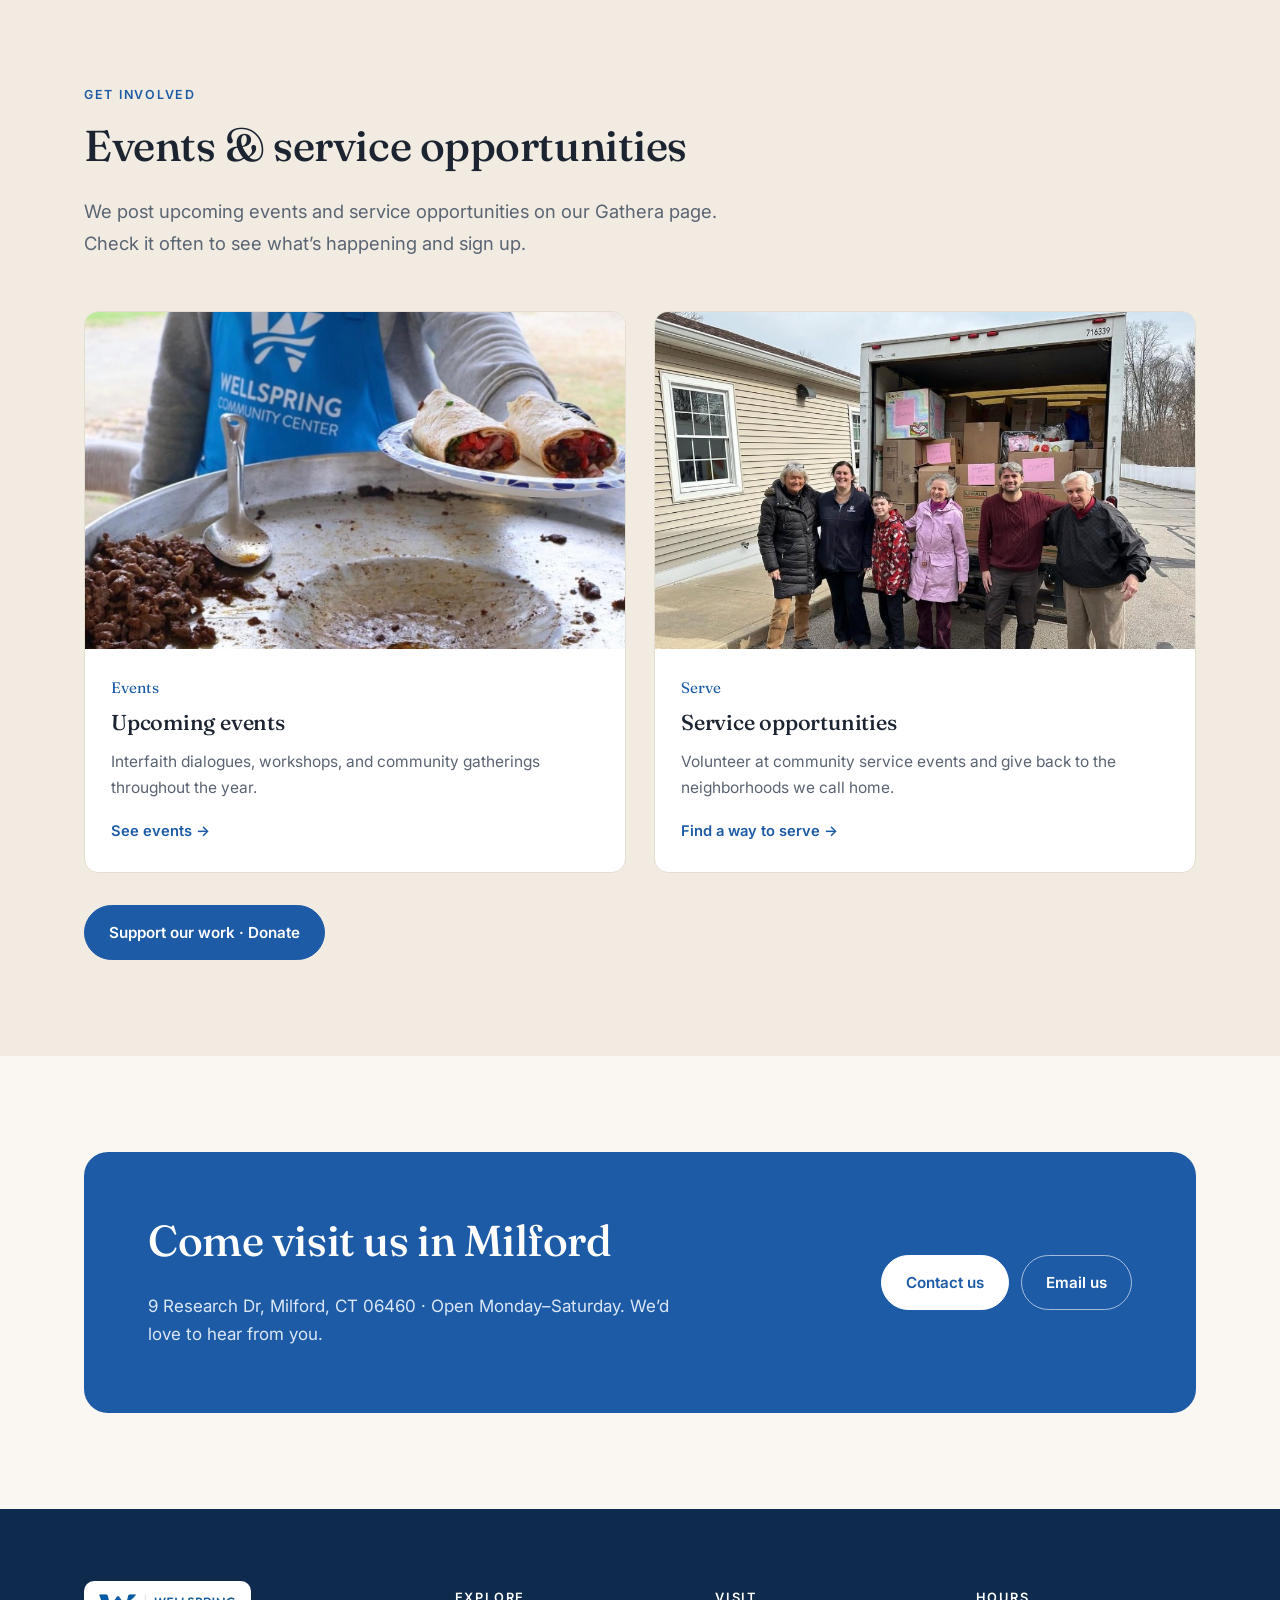
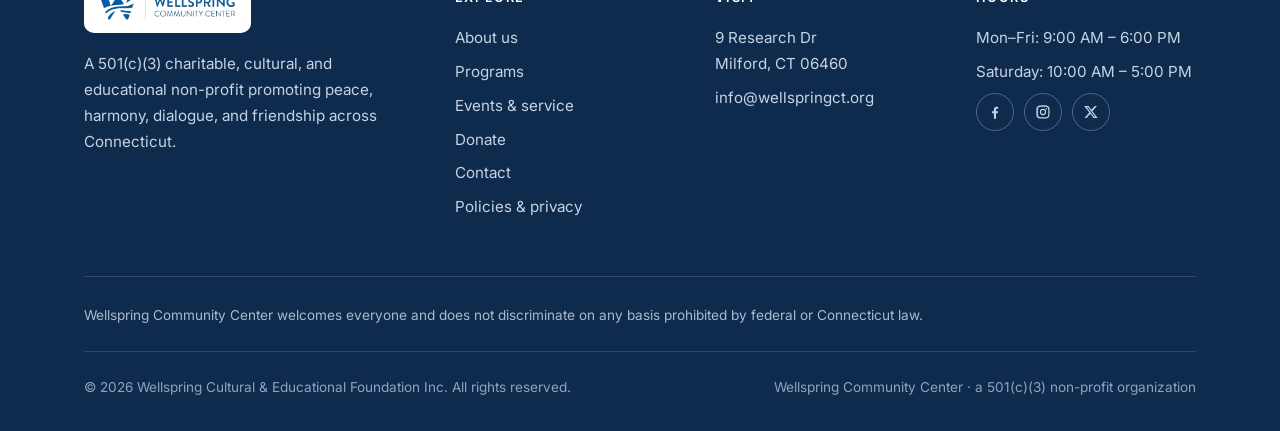
==== commit 6037c3b4: "Use info@wellspringct.org and fix Donate button hover - Replace wellspringcef@gmail.com with info@we" ====
--- a/index.html
+++ b/index.html
@@ -190,7 +190,7 @@
         </div>
         <div class="cta-actions">
           <a class="btn" href="contact.html">Contact us</a>
-          <a class="btn btn-ghost" href="mailto:wellspringcef@gmail.com">Email us</a>
+          <a class="btn btn-ghost" href="mailto:info@wellspringct.org">Email us</a>
         </div>
       </div>
     </div>
@@ -219,7 +219,7 @@
         <h4>Visit</h4>
         <ul>
           <li>9 Research Dr<br>Milford, CT 06460</li>
-          <li><a href="mailto:wellspringcef@gmail.com">wellspringcef@gmail.com</a></li>
+          <li><a href="mailto:info@wellspringct.org">info@wellspringct.org</a></li>
         </ul>
       </div>
       <div>
--- a/styles.css
+++ b/styles.css
@@ -66,8 +66,10 @@
   transition: background 0.2s, color 0.2s, border-color 0.2s;
   border: 1.5px solid var(--blue);
 }
+.btn:focus-visible { outline: 3px solid var(--blue); outline-offset: 3px; }
 .btn-primary { background: var(--blue); color: var(--white); }
 .btn-primary:hover { background: var(--blue-dark); border-color: var(--blue-dark); color: var(--white); }
+.btn-primary:active { background: var(--deep); border-color: var(--deep); color: var(--white); }
 .btn-ghost { color: var(--blue); background: transparent; }
 .btn-ghost:hover { background: var(--blue); color: var(--white); }
 .btn-row { display: flex; flex-wrap: wrap; gap: 12px; margin-top: 2rem; }
@@ -86,7 +88,7 @@
 .nav-links { display: flex; align-items: center; gap: 34px; list-style: none; margin: 0; padding: 0; }
 .nav-links a { color: var(--ink); text-decoration: none; font-weight: 500; font-size: 0.95rem; white-space: nowrap; }
 .nav-links a:hover, .nav-links a[aria-current="page"] { color: var(--blue); }
-.nav-links .btn { color: var(--white); padding: 0.6rem 1.2rem; }
+.nav-links .btn, .nav-links .btn:hover { color: var(--white); padding: 0.6rem 1.2rem; }
 .nav-toggle {
   display: none;
   background: none;
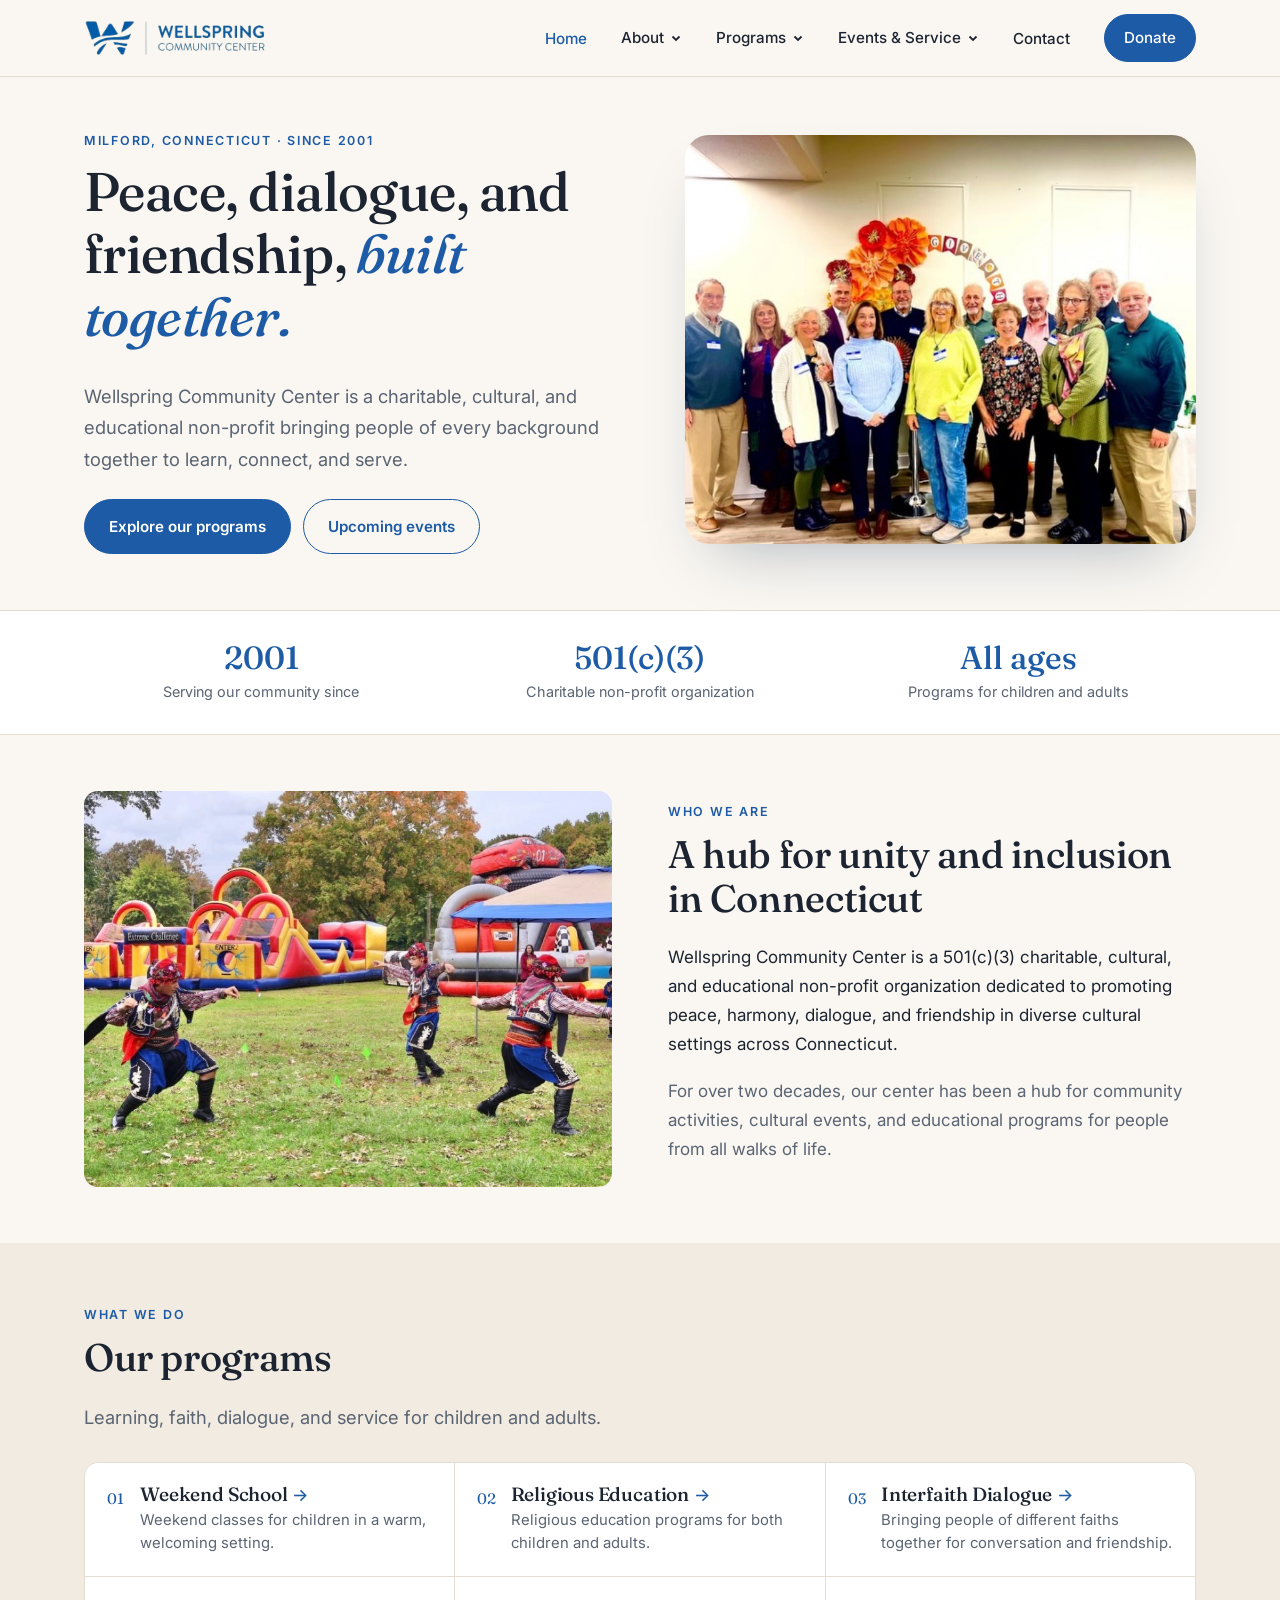
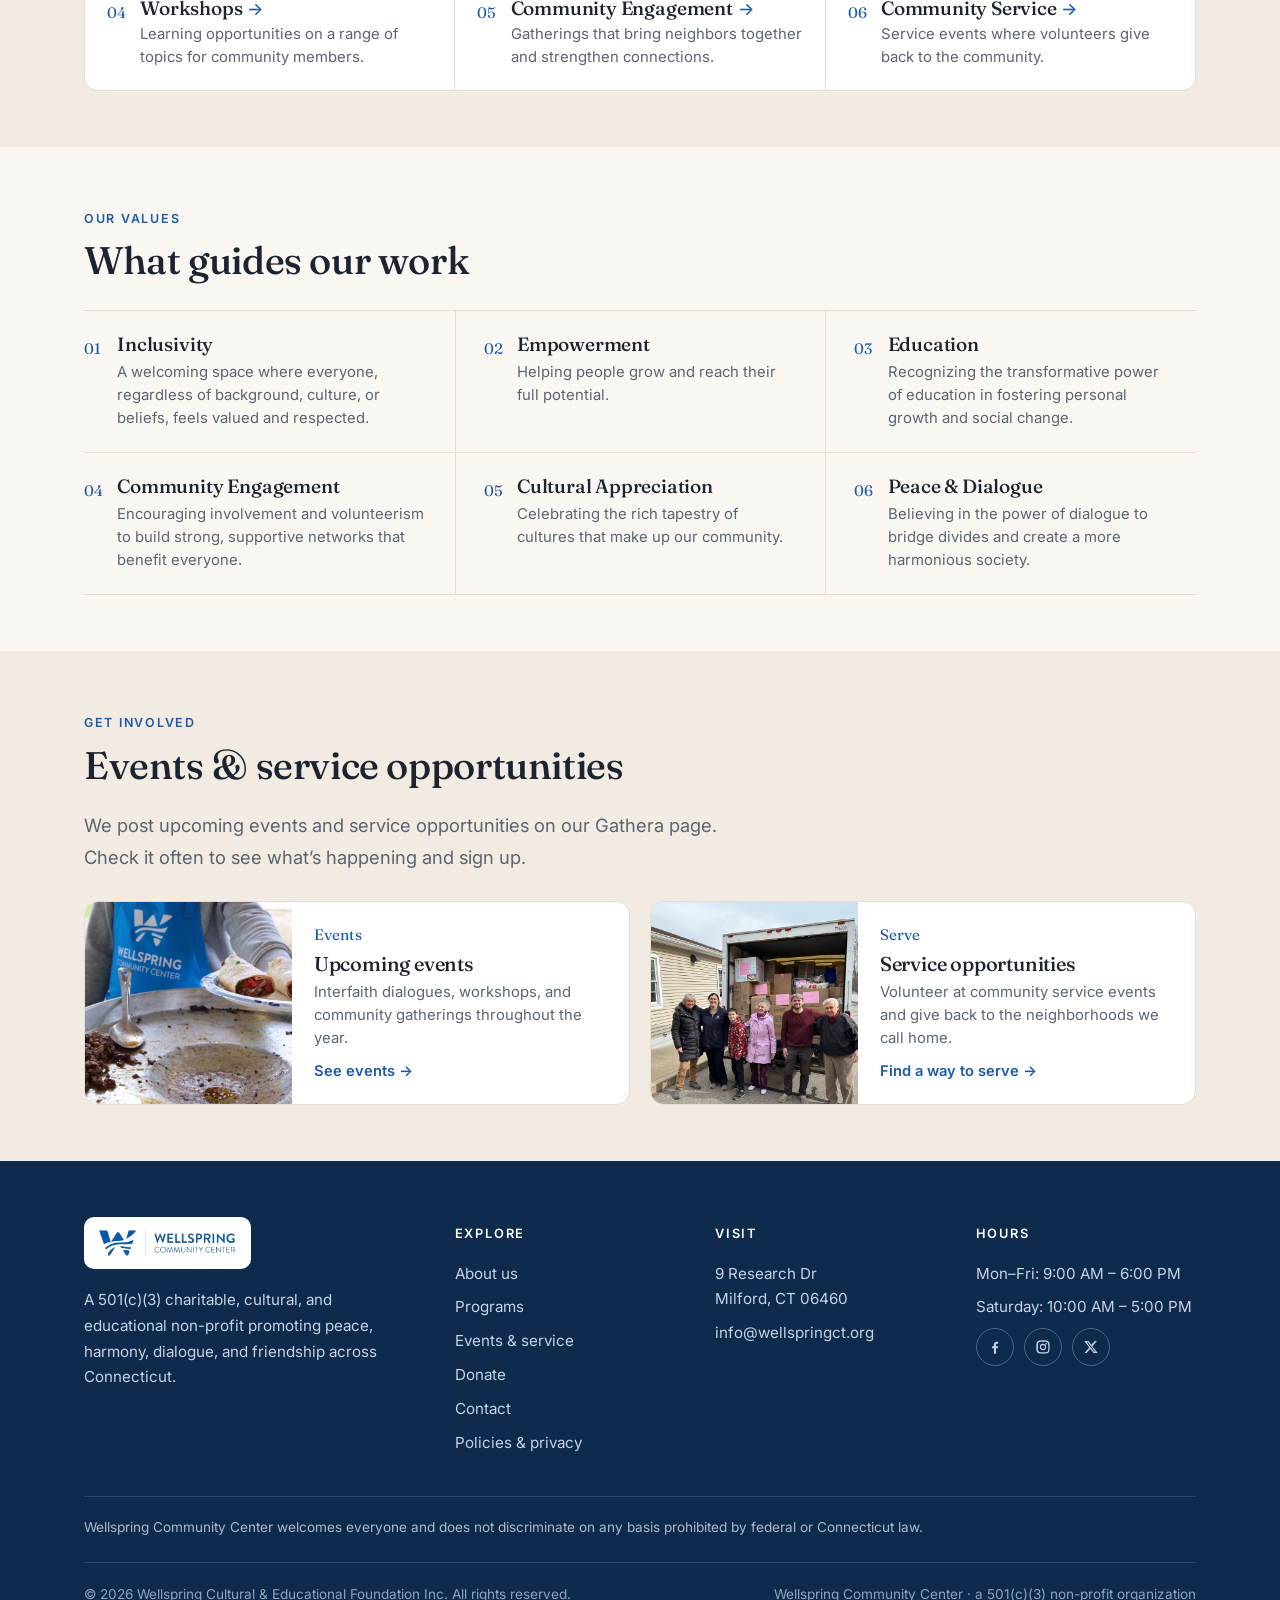
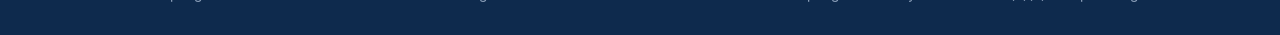
==== commit f41b4f93: "Tighten layout, add nav sub-menus, remove redundant buttons - Reduce section, hero and heading spaci" ====
--- a/index.html
+++ b/index.html
@@ -9,7 +9,7 @@
   <link rel="preconnect" href="https://fonts.googleapis.com">
   <link rel="preconnect" href="https://fonts.gstatic.com" crossorigin>
   <link href="https://fonts.googleapis.com/css2?family=Fraunces:ital,opsz,wght@0,9..144,400;0,9..144,500;1,9..144,400&family=Inter:wght@400;500;600&display=swap" rel="stylesheet">
-  <link rel="stylesheet" href="styles.css">
+  <link rel="stylesheet" href="styles.css?v=2">
 </head>
 <body>
 
@@ -21,9 +21,36 @@
     </button>
     <ul class="nav-links" id="nav-links">
       <li><a href="index.html" aria-current="page">Home</a></li>
-      <li><a href="about.html">About</a></li>
-      <li><a href="programs.html">Programs</a></li>
-      <li><a href="https://wcc.gathera.org" target="_blank" rel="noopener">Events &amp; Service</a></li>
+      <li class="has-sub">
+        <a href="about.html">About</a>
+        <button class="sub-toggle" type="button" aria-expanded="false" aria-controls="about-menu" aria-label="About menu"><svg width="12" height="12" viewBox="0 0 12 12" fill="none" stroke="currentColor" stroke-width="1.8" aria-hidden="true"><path d="M2.5 4.5 6 8l3.5-3.5"/></svg></button>
+        <ul class="sub" id="about-menu">
+          <li><a href="about.html#who-we-are">Who we are</a></li>
+          <li><a href="about.html#mission">Mission &amp; vision</a></li>
+          <li><a href="about.html#board">Our board</a></li>
+          <li><a href="about.html#values">Our values</a></li>
+        </ul>
+      </li>
+      <li class="has-sub">
+        <a href="programs.html">Programs</a>
+        <button class="sub-toggle" type="button" aria-expanded="false" aria-controls="programs-menu" aria-label="Programs menu"><svg width="12" height="12" viewBox="0 0 12 12" fill="none" stroke="currentColor" stroke-width="1.8" aria-hidden="true"><path d="M2.5 4.5 6 8l3.5-3.5"/></svg></button>
+        <ul class="sub" id="programs-menu">
+          <li><a href="programs.html#weekend-school">Weekend School</a></li>
+          <li><a href="programs.html#religious-education">Religious Education</a></li>
+          <li><a href="programs.html#interfaith-dialogue">Interfaith Dialogue</a></li>
+          <li><a href="programs.html#workshops">Workshops</a></li>
+          <li><a href="programs.html#community-engagement">Community Engagement</a></li>
+          <li><a href="programs.html#community-service">Community Service</a></li>
+        </ul>
+      </li>
+      <li class="has-sub">
+        <a href="https://wcc.gathera.org" target="_blank" rel="noopener">Events &amp; Service</a>
+        <button class="sub-toggle" type="button" aria-expanded="false" aria-controls="events-menu" aria-label="Events and Service menu"><svg width="12" height="12" viewBox="0 0 12 12" fill="none" stroke="currentColor" stroke-width="1.8" aria-hidden="true"><path d="M2.5 4.5 6 8l3.5-3.5"/></svg></button>
+        <ul class="sub" id="events-menu">
+          <li><a href="https://wcc.gathera.org/gatherings" target="_blank" rel="noopener">Upcoming events</a></li>
+          <li><a href="https://wcc.gathera.org/services" target="_blank" rel="noopener">Service opportunities</a></li>
+        </ul>
+      </li>
       <li><a href="contact.html">Contact</a></li>
       <li><a class="btn btn-primary" href="https://www.zeffy.com/en-US/donation-form/building-humanity-trough-equity-dialog-and-purpose" target="_blank" rel="noopener">Donate</a></li>
     </ul>
@@ -66,7 +93,6 @@
         <h2>A hub for unity and inclusion in Connecticut</h2>
         <p>Wellspring Community Center is a 501(c)(3) charitable, cultural, and educational non-profit organization dedicated to promoting peace, harmony, dialogue, and friendship in diverse cultural settings across Connecticut.</p>
         <p class="muted">For over two decades, our center has been a hub for community activities, cultural events, and educational programs for people from all walks of life.</p>
-        <a class="btn btn-ghost" href="about.html">Our mission &amp; vision</a>
       </div>
     </div>
   </section>
@@ -174,24 +200,6 @@
             <span class="card-link">Find a way to serve &rarr;</span>
           </div>
         </a>
-      </div>
-      <div class="btn-row">
-        <a class="btn btn-primary" href="https://www.zeffy.com/en-US/donation-form/building-humanity-trough-equity-dialog-and-purpose" target="_blank" rel="noopener">Support our work &middot; Donate</a>
-      </div>
-    </div>
-  </section>
-
-  <section>
-    <div class="wrap">
-      <div class="cta">
-        <div>
-          <h2>Come visit us in Milford</h2>
-          <p>9 Research Dr, Milford, CT 06460 &middot; Open Monday&ndash;Saturday. We&rsquo;d love to hear from you.</p>
-        </div>
-        <div class="cta-actions">
-          <a class="btn" href="contact.html">Contact us</a>
-          <a class="btn btn-ghost" href="mailto:info@wellspringct.org">Email us</a>
-        </div>
       </div>
     </div>
   </section>
@@ -243,6 +251,6 @@
   </div>
 </footer>
 
-<script src="main.js"></script>
+<script src="main.js?v=2"></script>
 </body>
 </html>
--- a/styles.css
+++ b/styles.css
@@ -37,8 +37,8 @@
   margin: 0 0 0.6em;
   color: var(--ink);
 }
-h1 { font-size: clamp(2.4rem, 5vw, 3.9rem); }
-h2 { font-size: clamp(1.9rem, 3.4vw, 2.7rem); }
+h1 { font-size: clamp(2.1rem, 4.4vw, 3.4rem); }
+h2 { font-size: clamp(1.7rem, 3vw, 2.4rem); }
 h3 { font-size: 1.35rem; }
 p { margin: 0 0 1.1em; }
 
@@ -50,7 +50,7 @@
   letter-spacing: 0.14em;
   text-transform: uppercase;
   color: var(--blue);
-  margin-bottom: 1rem;
+  margin-bottom: 0.6rem;
 }
 .lead { font-size: 1.15rem; color: var(--muted); max-width: 60ch; }
 .muted { color: var(--muted); }
@@ -72,7 +72,7 @@
 .btn-primary:active { background: var(--deep); border-color: var(--deep); color: var(--white); }
 .btn-ghost { color: var(--blue); background: transparent; }
 .btn-ghost:hover { background: var(--blue); color: var(--white); }
-.btn-row { display: flex; flex-wrap: wrap; gap: 12px; margin-top: 2rem; }
+.btn-row { display: flex; flex-wrap: wrap; gap: 12px; margin-top: 1.5rem; }
 
 /* Header */
 .site-header {
@@ -89,6 +89,33 @@
 .nav-links a { color: var(--ink); text-decoration: none; font-weight: 500; font-size: 0.95rem; white-space: nowrap; }
 .nav-links a:hover, .nav-links a[aria-current="page"] { color: var(--blue); }
 .nav-links .btn, .nav-links .btn:hover { color: var(--white); padding: 0.6rem 1.2rem; }
+/* Sub-menus */
+.has-sub { position: relative; display: flex; align-items: center; gap: 2px; }
+.sub-toggle { background: none; border: 0; padding: 6px 4px; margin-right: -4px; color: var(--ink); cursor: pointer; display: grid; place-items: center; border-radius: 6px; }
+.sub-toggle svg { transition: transform 0.2s; }
+.sub-toggle:hover, .has-sub.open > .sub-toggle { color: var(--blue); }
+.sub-toggle:focus-visible, .sub a:focus-visible { outline: 2px solid var(--blue); outline-offset: 2px; }
+.has-sub.open > .sub-toggle svg { transform: rotate(180deg); }
+.sub { list-style: none; margin: 0; padding: 8px; }
+.sub a { display: block; padding: 8px 12px; border-radius: 8px; font-size: 0.92rem; color: var(--ink); text-decoration: none; white-space: nowrap; }
+.sub a:hover { background: var(--sand); color: var(--blue); }
+@media (min-width: 861px) {
+  .sub {
+    position: absolute; top: calc(100% + 16px); left: -14px; min-width: 220px;
+    background: var(--white); border: 1px solid var(--line); border-radius: 12px;
+    box-shadow: 0 22px 40px -24px rgba(14, 42, 77, 0.35);
+    opacity: 0; visibility: hidden; transform: translateY(6px);
+    transition: opacity 0.15s, transform 0.15s, visibility 0.15s;
+  }
+  /* Invisible bridge so the menu stays open while the mouse moves down to it */
+  .sub::before { content: ""; position: absolute; left: 0; right: 0; top: -18px; height: 18px; }
+  .has-sub.open > .sub { opacity: 1; visibility: visible; transform: none; }
+}
+@media (min-width: 861px) and (hover: hover) {
+  .has-sub:hover > .sub { opacity: 1; visibility: visible; transform: none; }
+  .has-sub:hover > .sub-toggle svg { transform: rotate(180deg); }
+}
+
 .nav-toggle {
   display: none;
   background: none;
@@ -99,31 +126,38 @@
 }
 
 /* Sections */
-section { padding: 96px 0; }
+section { padding: 56px 0; }
 .section-sand { background: var(--sand); }
-.section-head { max-width: 680px; margin-bottom: 52px; }
+/* No doubled gap between two plain sections in a row */
+section:not([class]) + section:not([class]) { padding-top: 0; }
+/* Keep anchor targets clear of the sticky header */
+section[id], .statement[id], .program-item[id] { scroll-margin-top: 90px; }
+.section-head { max-width: 680px; margin-bottom: 28px; }
+.section-head .lead { margin-bottom: 0; }
 .section-head.center { margin-left: auto; margin-right: auto; text-align: center; }
 .section-head.center .lead { margin: 0 auto; }
 
 /* Hero */
-.hero { padding: 80px 0 96px; }
+.hero { padding: 48px 0 56px; }
 .hero-grid { display: grid; grid-template-columns: 1.05fr 1fr; gap: 64px; align-items: center; }
 .hero h1 em { font-style: italic; color: var(--blue); }
 .hero-img { border-radius: 24px; overflow: hidden; aspect-ratio: 4 / 3.2; box-shadow: 0 30px 60px -30px rgba(14, 42, 77, 0.35); }
 .hero-img img { width: 100%; height: 100%; object-fit: cover; }
 
 /* Page hero (inner pages) */
-.page-hero { padding: 88px 0 64px; border-bottom: 1px solid var(--line); }
-.page-hero h1 { max-width: 18ch; }
+.page-hero { padding: 40px 0 0; }
+.page-hero h1 { max-width: 24ch; margin-bottom: 0.35em; }
+.page-hero .lead { margin-bottom: 0; }
+.page-hero + section { padding-top: 32px; }
 
 /* Facts strip */
-.facts { border-top: 1px solid var(--line); border-bottom: 1px solid var(--line); padding: 36px 0; background: var(--white); }
+.facts { border-top: 1px solid var(--line); border-bottom: 1px solid var(--line); padding: 28px 0; background: var(--white); }
 .facts-grid { display: grid; grid-template-columns: repeat(3, 1fr); gap: 24px; text-align: center; }
 .fact strong { display: block; font-family: var(--serif); font-size: 2rem; font-weight: 500; color: var(--blue); line-height: 1.2; }
 .fact span { font-size: 0.9rem; color: var(--muted); }
 
 /* Two column */
-.split { display: grid; grid-template-columns: 1fr 1fr; gap: 72px; align-items: center; }
+.split { display: grid; grid-template-columns: 1fr 1fr; gap: 56px; align-items: center; }
 .split-img { border-radius: var(--radius); overflow: hidden; }
 .split-img img { width: 100%; height: 100%; object-fit: cover; }
 
@@ -143,16 +177,37 @@
 .card:hover { transform: translateY(-4px); box-shadow: 0 22px 40px -24px rgba(14, 42, 77, 0.35); color: var(--ink); }
 .card-img { aspect-ratio: 16 / 10; overflow: hidden; }
 .card-img img { width: 100%; height: 100%; object-fit: cover; }
-.card-body { padding: 26px 26px 28px; display: flex; flex-direction: column; flex: 1; }
+.card-body { padding: 22px 24px 24px; display: flex; flex-direction: column; flex: 1; }
 .card-body p { color: var(--muted); font-size: 0.97rem; flex: 1; }
 .card-link { font-weight: 600; font-size: 0.92rem; color: var(--blue); }
 
+/* Program cards: one compact panel with thin dividers */
+.cards:not(.cards-2) { gap: 1px; background: var(--line); border: 1px solid var(--line); border-radius: var(--radius); overflow: hidden; }
+.cards:not(.cards-2) .card { border: 0; border-radius: 0; }
+.cards:not(.cards-2) .card:hover { transform: none; box-shadow: none; background: #fdfcfa; }
+.cards:not(.cards-2) .card:hover h3 { color: var(--blue); }
+.cards:not(.cards-2) .card-body { padding: 20px 22px; display: grid; grid-template-columns: auto 1fr; column-gap: 12px; }
+.cards:not(.cards-2) .card-body .num { grid-row: span 2; margin: 3px 0 0; min-width: 1.4em; }
+.cards:not(.cards-2) .card-body h3 { font-size: 1.2rem; margin-bottom: 0.25em; }
+.cards:not(.cards-2) .card-body h3::after { content: " \2192"; content: " \2192" / ""; font-family: var(--sans); font-size: 0.9em; color: var(--blue); }
+.cards:not(.cards-2) .card-body p { margin: 0; font-size: 0.93rem; line-height: 1.55; }
+.cards:not(.cards-2) .card-link { display: none; }
+
+/* Event cards: small photo beside the text */
+.cards-2 .card { flex-direction: row; }
+.cards-2 .card-img { flex: 0 0 38%; aspect-ratio: auto; }
+.cards-2 .card-body { padding: 20px 22px; }
+.cards-2 .card-body h3 { font-size: 1.25rem; margin-bottom: 0.3em; }
+.cards-2 .card-body p { font-size: 0.93rem; line-height: 1.55; margin-bottom: 0.6em; }
+.cards-2 .card-body .num { margin-bottom: 4px; }
+
 /* Values */
 .values { display: grid; grid-template-columns: repeat(3, 1fr); gap: 0; border-top: 1px solid var(--line); }
-.value { padding: 36px 32px 36px 0; border-bottom: 1px solid var(--line); }
-.value:nth-child(3n+2), .value:nth-child(3n+3) { padding-left: 32px; border-left: 1px solid var(--line); }
-.value .num { font-family: var(--serif); font-size: 0.95rem; color: var(--blue); display: block; margin-bottom: 10px; }
-.value p { color: var(--muted); font-size: 0.97rem; margin: 0; }
+.value { display: grid; grid-template-columns: auto 1fr; column-gap: 12px; align-content: start; padding: 22px 28px 22px 0; border-bottom: 1px solid var(--line); }
+.value:nth-child(3n+2), .value:nth-child(3n+3) { padding-left: 28px; border-left: 1px solid var(--line); }
+.value .num { font-family: var(--serif); font-size: 0.95rem; color: var(--blue); grid-row: span 2; margin: 3px 0 0; min-width: 1.4em; }
+.value h3 { font-size: 1.2rem; margin-bottom: 0.3em; }
+.value p { color: var(--muted); font-size: 0.93rem; line-height: 1.55; margin: 0; }
 
 /* Quote */
 .quote-band { background: var(--deep); color: var(--white); text-align: center; }
@@ -166,17 +221,19 @@
 }
 .quote-band cite { font-style: normal; font-size: 0.9rem; letter-spacing: 0.08em; text-transform: uppercase; color: #a9c3e6; }
 
-.testimonials { display: grid; grid-template-columns: repeat(3, 1fr); gap: 28px; }
-.testimonial { background: var(--white); border: 1px solid var(--line); border-radius: var(--radius); padding: 32px; margin: 0; }
-.testimonial p { font-family: var(--serif); font-size: 1.15rem; line-height: 1.5; }
+.testimonials { display: grid; grid-template-columns: repeat(3, 1fr); gap: 28px; align-items: start; }
+.testimonial { border-left: 3px solid var(--blue); padding: 2px 0 2px 20px; margin: 0; }
+.testimonial p { font-family: var(--serif); font-size: 1.08rem; line-height: 1.5; margin-bottom: 0.6em; }
 .testimonial footer { font-size: 0.88rem; color: var(--muted); }
 .testimonial footer strong { color: var(--ink); display: block; }
 
 /* Mission/Vision */
-.statement { display: grid; grid-template-columns: 220px 1fr; gap: 48px; padding: 56px 0; border-top: 1px solid var(--line); }
+.statement { display: grid; grid-template-columns: 220px 1fr; gap: 48px; padding: 28px 0; border-top: 1px solid var(--line); }
 .statement:last-child { border-bottom: 1px solid var(--line); }
 .statement h2 { font-size: 1.9rem; }
-.statement p { font-size: 1.1rem; }
+.statement h2 { margin: 0; }
+.statement p { font-size: 1.05rem; }
+.statement p:last-child { margin-bottom: 0; }
 
 /* Program detail */
 .program-index { display: grid; grid-template-columns: repeat(3, 1fr); gap: 4px 32px; list-style: none; padding: 0; margin: 2rem 0 0; counter-reset: p; }
@@ -194,28 +251,18 @@
 .tag { display: inline-block; font-size: 0.78rem; font-weight: 600; background: var(--white); border: 1px solid var(--line); border-radius: 999px; padding: 4px 12px; margin-bottom: 1rem; color: var(--blue); }
 
 /* Contact */
-.contact-grid { display: grid; grid-template-columns: 1fr 1.2fr; gap: 56px; align-items: start; }
+.contact-grid { display: grid; grid-template-columns: 1fr 1.2fr; gap: 48px; align-items: stretch; }
 .info-list { list-style: none; padding: 0; margin: 0; }
-.info-list li { padding: 22px 0; border-top: 1px solid var(--line); }
+.info-list li { padding: 14px 0; border-top: 1px solid var(--line); }
 .info-list li:last-child { border-bottom: 1px solid var(--line); }
 .info-list .label { display: block; font-size: 0.78rem; font-weight: 600; letter-spacing: 0.12em; text-transform: uppercase; color: var(--muted); margin-bottom: 4px; }
 .info-list a { color: var(--ink); }
 .hours { display: grid; grid-template-columns: auto 1fr; gap: 2px 24px; }
-.map { border-radius: var(--radius); overflow: hidden; border: 1px solid var(--line); aspect-ratio: 4 / 3.4; background: var(--sand); }
-.map iframe { width: 100%; height: 100%; border: 0; display: block; }
-
-/* CTA */
-.cta { background: var(--blue); color: var(--white); border-radius: 24px; padding: 64px; display: grid; grid-template-columns: 1.4fr 1fr; gap: 48px; align-items: center; }
-.cta h2 { color: var(--white); }
-.cta p { color: #dbe7f6; margin: 0; }
-.cta .btn { background: var(--white); color: var(--blue); border-color: var(--white); }
-.cta .btn:hover { background: transparent; color: var(--white); }
-.cta-actions { display: flex; justify-content: flex-end; gap: 12px; flex-wrap: wrap; }
-.cta-actions .btn-ghost { background: transparent; color: var(--white); border-color: rgba(255,255,255,0.6); }
-.cta-actions .btn-ghost:hover { background: var(--white); color: var(--blue); }
+.map { position: relative; border-radius: var(--radius); overflow: hidden; border: 1px solid var(--line); min-height: 360px; background: var(--sand); }
+.map iframe { position: absolute; inset: 0; width: 100%; height: 100%; border: 0; display: block; }
 
 /* Footer */
-.site-footer { background: var(--deep); color: #c6d3e4; padding: 72px 0 32px; font-size: 0.95rem; }
+.site-footer { background: var(--deep); color: #c6d3e4; padding: 56px 0 28px; font-size: 0.95rem; }
 .site-footer a { color: #c6d3e4; text-decoration: none; }
 .site-footer a:hover { color: var(--white); }
 .footer-grid { display: grid; grid-template-columns: 1.5fr 1fr 1fr 1fr; gap: 40px; }
@@ -228,23 +275,23 @@
 .social a { width: 38px; height: 38px; border: 1px solid rgba(198, 211, 228, 0.35); border-radius: 50%; display: grid; place-items: center; }
 .social a:hover { background: var(--white); color: var(--deep); }
 .social svg { width: 16px; height: 16px; fill: currentColor; }
-.footer-bottom { border-top: 1px solid rgba(198, 211, 228, 0.18); margin-top: 56px; padding-top: 24px; display: flex; justify-content: space-between; flex-wrap: wrap; gap: 12px; font-size: 0.85rem; color: #8fa3bd; }
+.footer-bottom { border-top: 1px solid rgba(198, 211, 228, 0.18); margin-top: 36px; padding-top: 20px; display: flex; justify-content: space-between; flex-wrap: wrap; gap: 12px; font-size: 0.85rem; color: #8fa3bd; }
 
 /* Responsive */
 @media (max-width: 960px) {
-  section, .program { padding: 72px 0; }
-  .hero-grid, .split, .program-top, .contact-grid, .cta { grid-template-columns: 1fr; gap: 40px; }
+  section, .program { padding: 48px 0; }
+  .hero-grid, .split, .program-top, .contact-grid { grid-template-columns: 1fr; gap: 32px; }
   .hero-img { aspect-ratio: 16 / 11; }
   .cards, .testimonials { grid-template-columns: 1fr 1fr; }
   .values { grid-template-columns: 1fr 1fr; }
-  .value, .value:nth-child(3n+2), .value:nth-child(3n+3) { padding: 30px 24px 30px 0; border-left: 0; }
+  .value, .value:nth-child(3n+2), .value:nth-child(3n+3) { padding: 22px 24px 22px 0; border-left: 0; }
   .value:nth-child(even) { padding-left: 24px; border-left: 1px solid var(--line); }
   .program-body { columns: 1; }
   .program-index { grid-template-columns: 1fr 1fr; }
   .statement { grid-template-columns: 1fr; gap: 8px; }
   .footer-grid { grid-template-columns: 1fr 1fr; }
-  .cta { padding: 48px 36px; }
-  .cta-actions { justify-content: flex-start; }
+  .contact-grid { gap: 32px; }
+  .map { min-height: 300px; }
 }
 
 @media (max-width: 1040px) {
@@ -270,40 +317,72 @@
   .nav-links li { width: 100%; }
   .nav-links a { display: block; padding: 12px 0; }
   .nav-links .btn { display: inline-block; margin-top: 8px; padding: 0.7rem 1.3rem; }
+  .nav-links { max-height: calc(100vh - 76px); overflow-y: auto; }
+  .has-sub { flex-wrap: wrap; }
+  .has-sub > a { flex: 1; }
+  .sub-toggle { width: 44px; height: 44px; margin-right: -12px; }
+  .sub { display: none; width: 100%; padding: 0 0 8px 14px; border-left: 2px solid var(--line); margin-left: 2px; }
+  .has-sub.open > .sub { display: block; }
+  .nav-links .sub a { padding: 9px 0; font-size: 0.95rem; color: var(--muted); }
+  .nav-links .sub a:hover { background: none; color: var(--blue); }
 }
 
 @media (max-width: 620px) {
   body { font-size: 16px; }
   .wrap { padding: 0 16px; }
-  section, .program { padding: 60px 0; }
-  .hero { padding: 48px 0 64px; }
+  section, .program { padding: 36px 0; }
+  .hero { padding: 24px 0 36px; }
+  .page-hero { padding-top: 24px; }
+  .page-hero + section { padding-top: 24px; }
+  .section-head { margin-bottom: 20px; }
+  .hero-grid, .split, .program-top { gap: 24px; }
+  .hero-img { aspect-ratio: 16 / 10; }
+  .statement { padding: 22px 0; }
+  .facts { padding: 20px 0; }
+  .facts-grid { grid-template-columns: repeat(3, 1fr); gap: 8px; }
+  .fact strong { font-size: 1.25rem; }
+  .fact span { font-size: 0.78rem; line-height: 1.35; display: block; }
+  .site-footer { padding-top: 44px; }
   .brand img { height: 34px; }
-  .cards, .testimonials, .values, .program-index, .footer-grid, .facts-grid { grid-template-columns: 1fr; }
-  .value, .value:nth-child(even) { padding: 26px 0; border-left: 0; }
-  .cta { padding: 40px 24px; border-radius: 18px; }
+  .cards, .testimonials, .values, .program-index { grid-template-columns: 1fr; }
+  .footer-grid { grid-template-columns: repeat(2, minmax(0, 1fr)); gap: 28px 20px; overflow-wrap: anywhere; }
+  .footer-brand, .footer-grid > :last-child { grid-column: 1 / -1; }
+  .footer-brand p { margin-bottom: 0; }
+  .value, .value:nth-child(n) { padding: 16px 0; border-left: 0; }
+  .testimonials { gap: 20px; }
+  .testimonial { padding-left: 16px; }
+  .cards:not(.cards-2) .card-body, .cards-2 .card-body { padding: 14px 16px; }
+  .cards-2 .card-img { flex-basis: 34%; }
+  .cards-2 .card-body .num { display: none; }
+  .cards-2 .card-body h3 { font-size: 1.1rem; }
+  .cards-2 .card-body p { font-size: 0.88rem; }
 }
 
 /* Legal notes */
-.nondisc { margin: 48px 0 0; padding-top: 28px; border-top: 1px solid rgba(198, 211, 228, 0.18); font-size: 0.85rem; line-height: 1.6; color: #a9bad0; }
+.nondisc { margin: 32px 0 0; padding-top: 20px; border-top: 1px solid rgba(198, 211, 228, 0.18); font-size: 0.85rem; line-height: 1.6; color: #a9bad0; }
 .nondisc + .footer-bottom { margin-top: 24px; }
 .note { font-size: 0.92rem; max-width: 70ch; margin-top: 1rem; }
-.policy h2 { font-size: 1.7rem; margin-top: 2.4rem; }
+.policy h2 { font-size: 1.5rem; margin-top: 1.8rem; margin-bottom: 0.4em; }
 .policy h2:first-child { margin-top: 0; }
 .policy { max-width: 760px; }
 .policy p, .policy li { color: #36404d; }
 
 /* Text-only cards and program grid */
 .card .num, .program-item .num { font-family: var(--serif); font-size: 0.95rem; color: var(--blue); display: block; margin-bottom: 10px; }
-.cards-2 { grid-template-columns: repeat(2, 1fr); }
+.cards-2 { grid-template-columns: repeat(2, 1fr); gap: 20px; }
 .program-grid { display: grid; grid-template-columns: repeat(2, 1fr); gap: 0 64px; }
-.program-item { padding: 40px 0; border-top: 1px solid var(--line); scroll-margin-top: 90px; }
+.program-item { display: grid; grid-template-columns: auto 1fr; column-gap: 14px; align-content: start; padding: 28px 0; border-top: 1px solid var(--line); scroll-margin-top: 90px; }
+.program-item > * { grid-column: 2; justify-self: start; }
+.program-item > .num { grid-column: 1; grid-row: 1 / span 3; margin: 0.55em 0 0; min-width: 1.4em; }
+.program-item p:last-child { margin-bottom: 0; }
 .program-item h2 { font-size: 1.8rem; }
 .program-item p { color: #36404d; }
-.page-hero .split-img { aspect-ratio: 4 / 3; }
+.page-hero .split-img { aspect-ratio: 16 / 10; }
 .split-img { aspect-ratio: 4 / 3; }
 [hidden] { display: none !important; }
-@media (max-width: 960px) { .program-grid { grid-template-columns: 1fr; } }
-@media (max-width: 620px) { .cards-2 { grid-template-columns: 1fr; } }
+@media (max-width: 960px) { .program-grid, .cards-2 { grid-template-columns: 1fr; } }
+@media (max-width: 620px) { .program-item { padding: 20px 0; } .program-item h2 { font-size: 1.45rem; } }
+@media (max-width: 620px) { .cards-2 { gap: 12px; } .split-img { aspect-ratio: 16 / 10; } }
 
 /* Board */
 .board-list { list-style: none; padding: 0; margin: 0; display: grid; grid-template-columns: repeat(2, minmax(0, 260px)); gap: 16px; }
@@ -323,6 +402,7 @@
   .info-list a,
   .page-hero .note a { display: inline-block; padding: 12px 0; }
   .site-footer li { margin-bottom: 0; }
+  .site-footer li a { padding: 9px 0; }
   .site-footer li:not(:has(a)) { margin-bottom: 8px; }
   .social { gap: 12px; }
   .social a { width: 44px; height: 44px; }
@@ -330,3 +410,4 @@
   .nav-links a { padding: 13px 0; }
   .brand { display: block; padding: 5px 0; }
 }
+
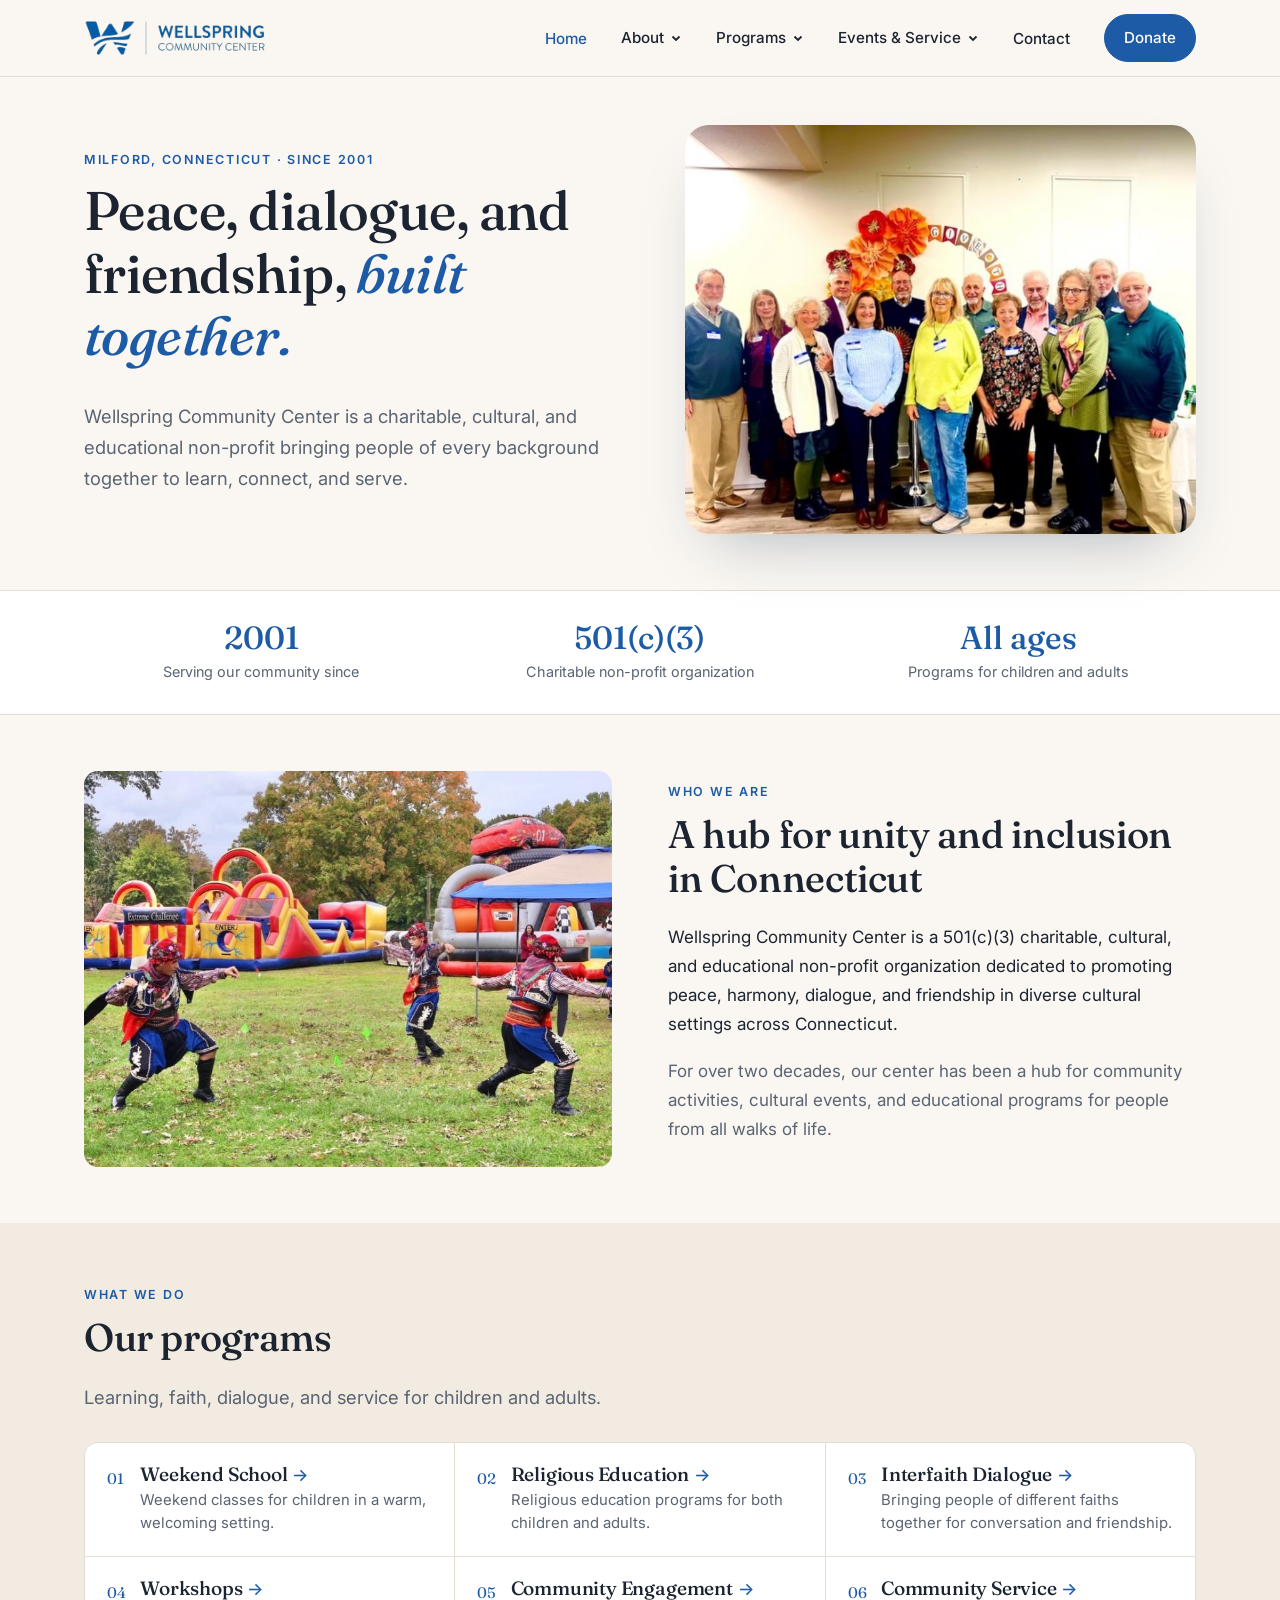
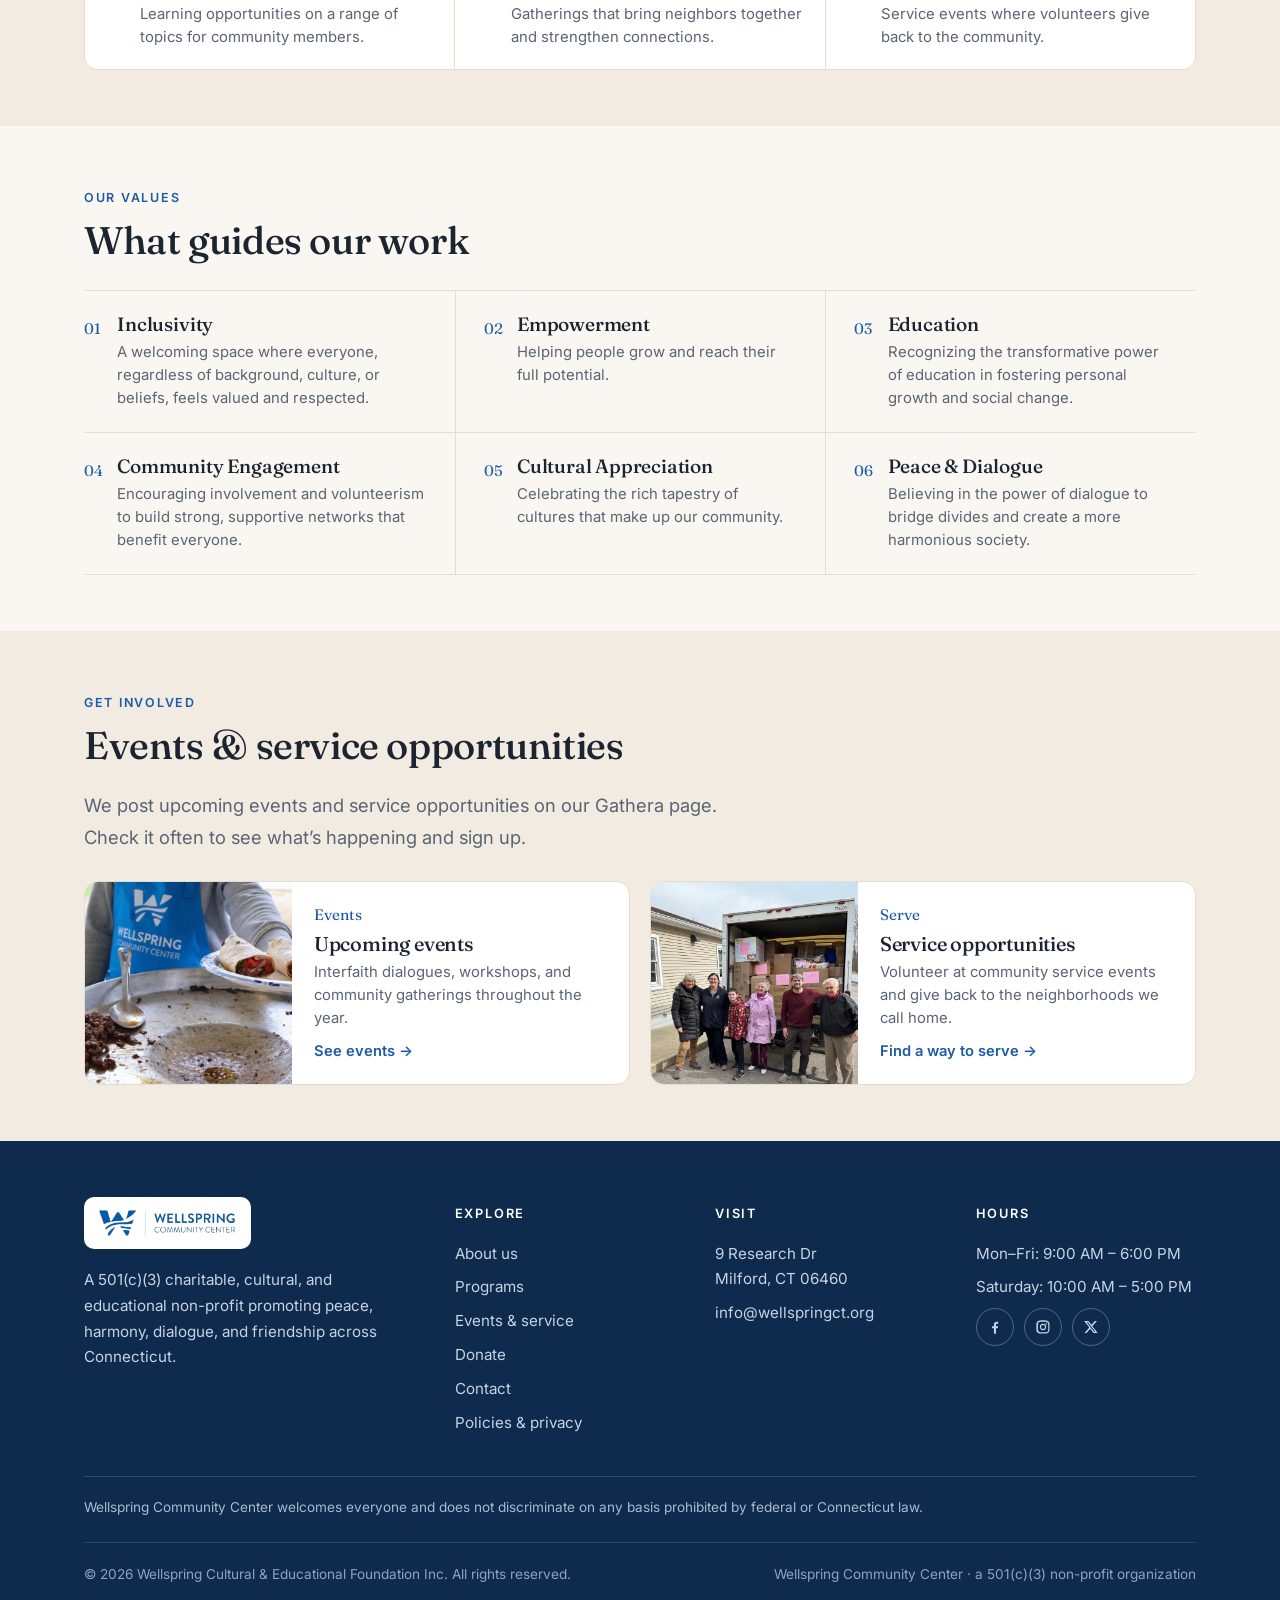
==== commit a1eed0b4: "Remove the two buttons under the home page intro Drops "Explore our programs" and "Upcoming events" " ====
--- a/index.html
+++ b/index.html
@@ -64,10 +64,6 @@
         <span class="eyebrow">Milford, Connecticut &middot; Since 2001</span>
         <h1>Peace, dialogue, and friendship, <em>built together.</em></h1>
         <p class="lead">Wellspring Community Center is a charitable, cultural, and educational non-profit bringing people of every background together to learn, connect, and serve.</p>
-        <div class="btn-row">
-          <a class="btn btn-primary" href="programs.html">Explore our programs</a>
-          <a class="btn btn-ghost" href="https://wcc.gathera.org/gatherings" target="_blank" rel="noopener">Upcoming events</a>
-        </div>
       </div>
       <div class="hero-img">
         <img src="images/community-gathering.jpg" alt="Wellspring community members gathered together at a Give Thanks event">
